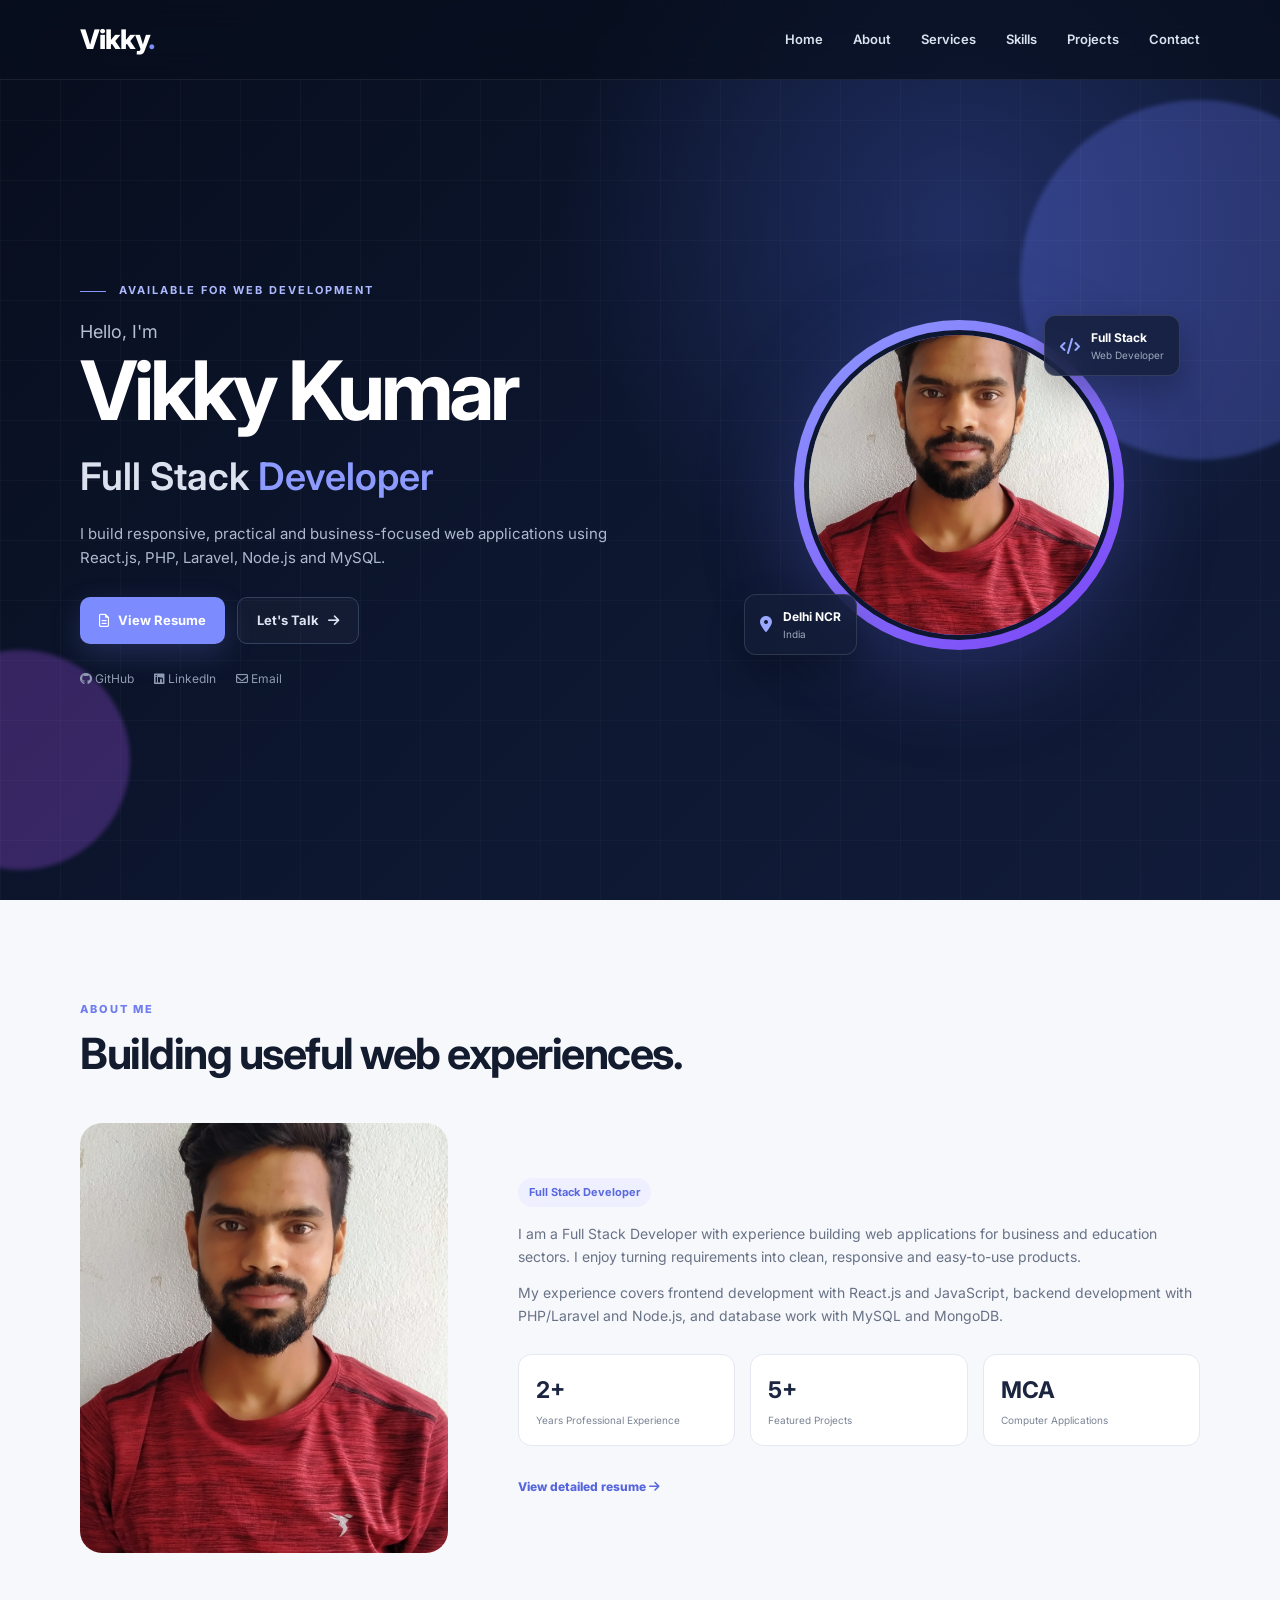
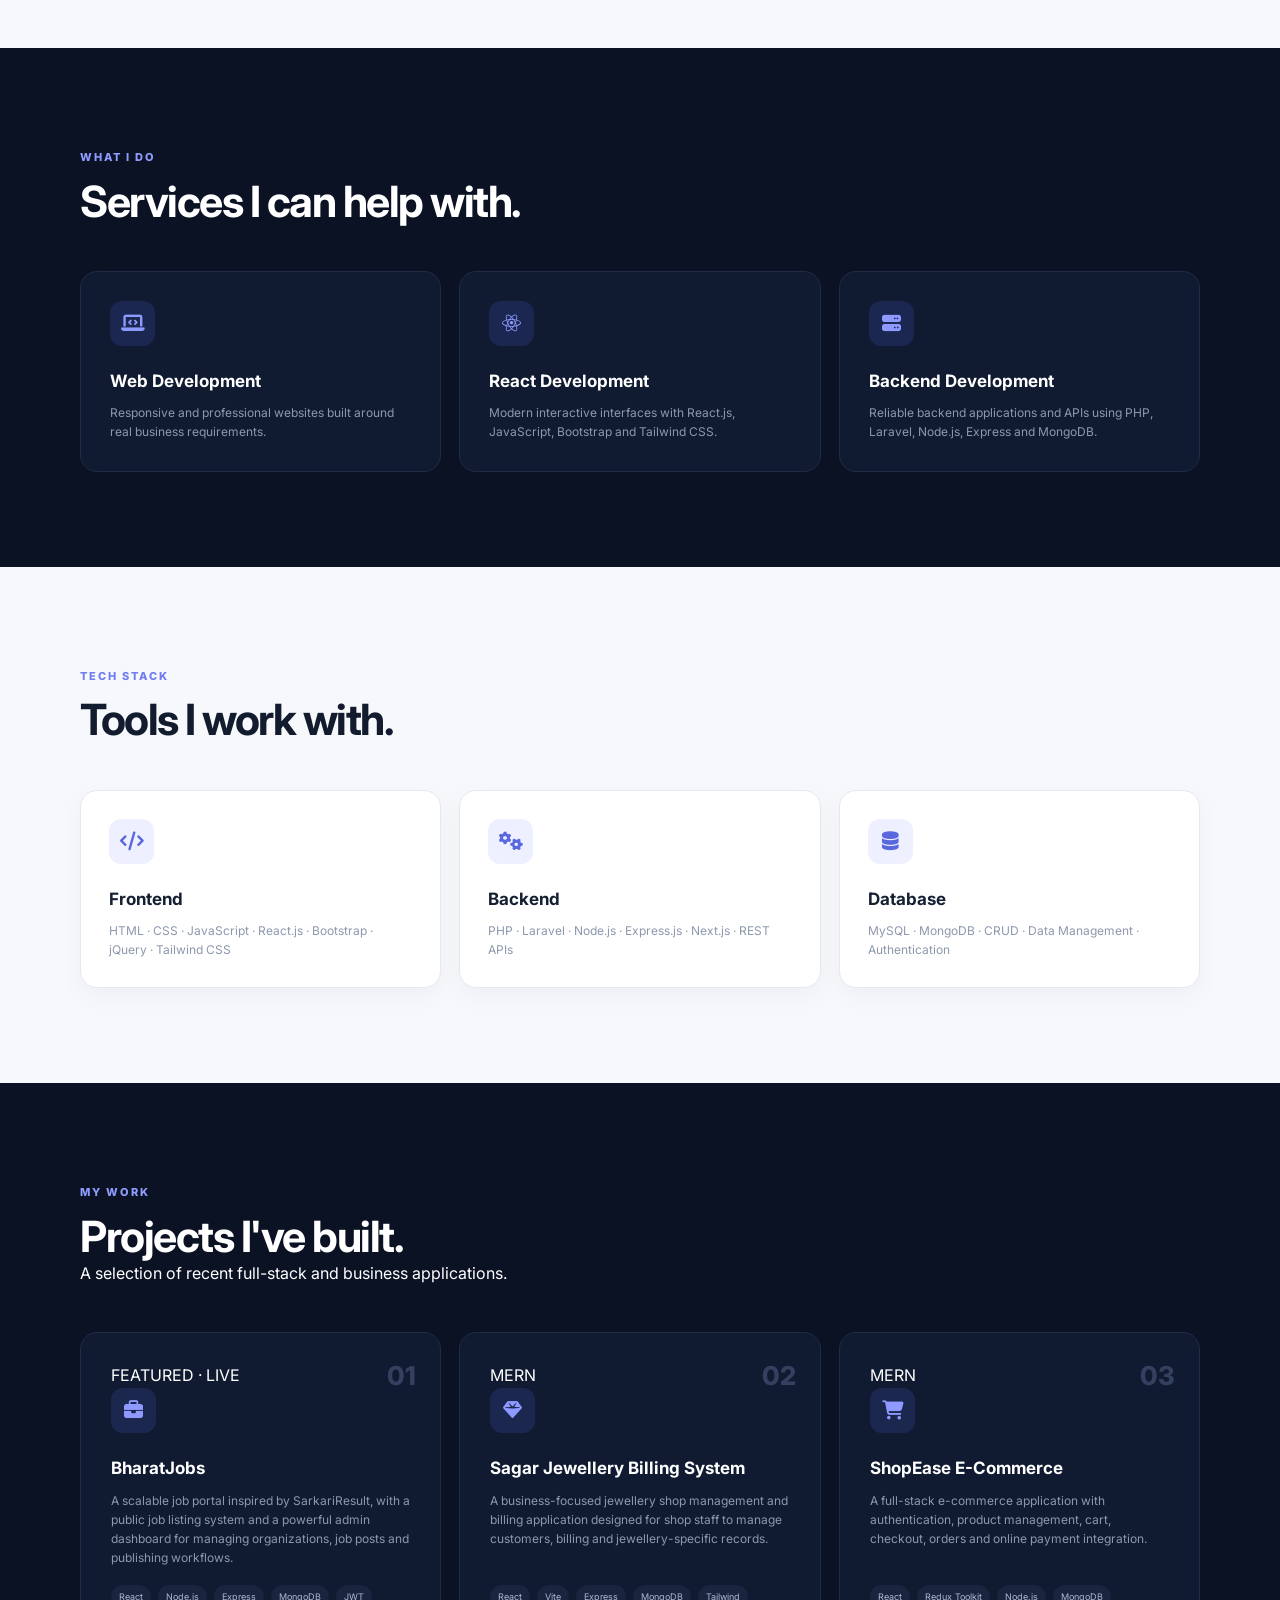
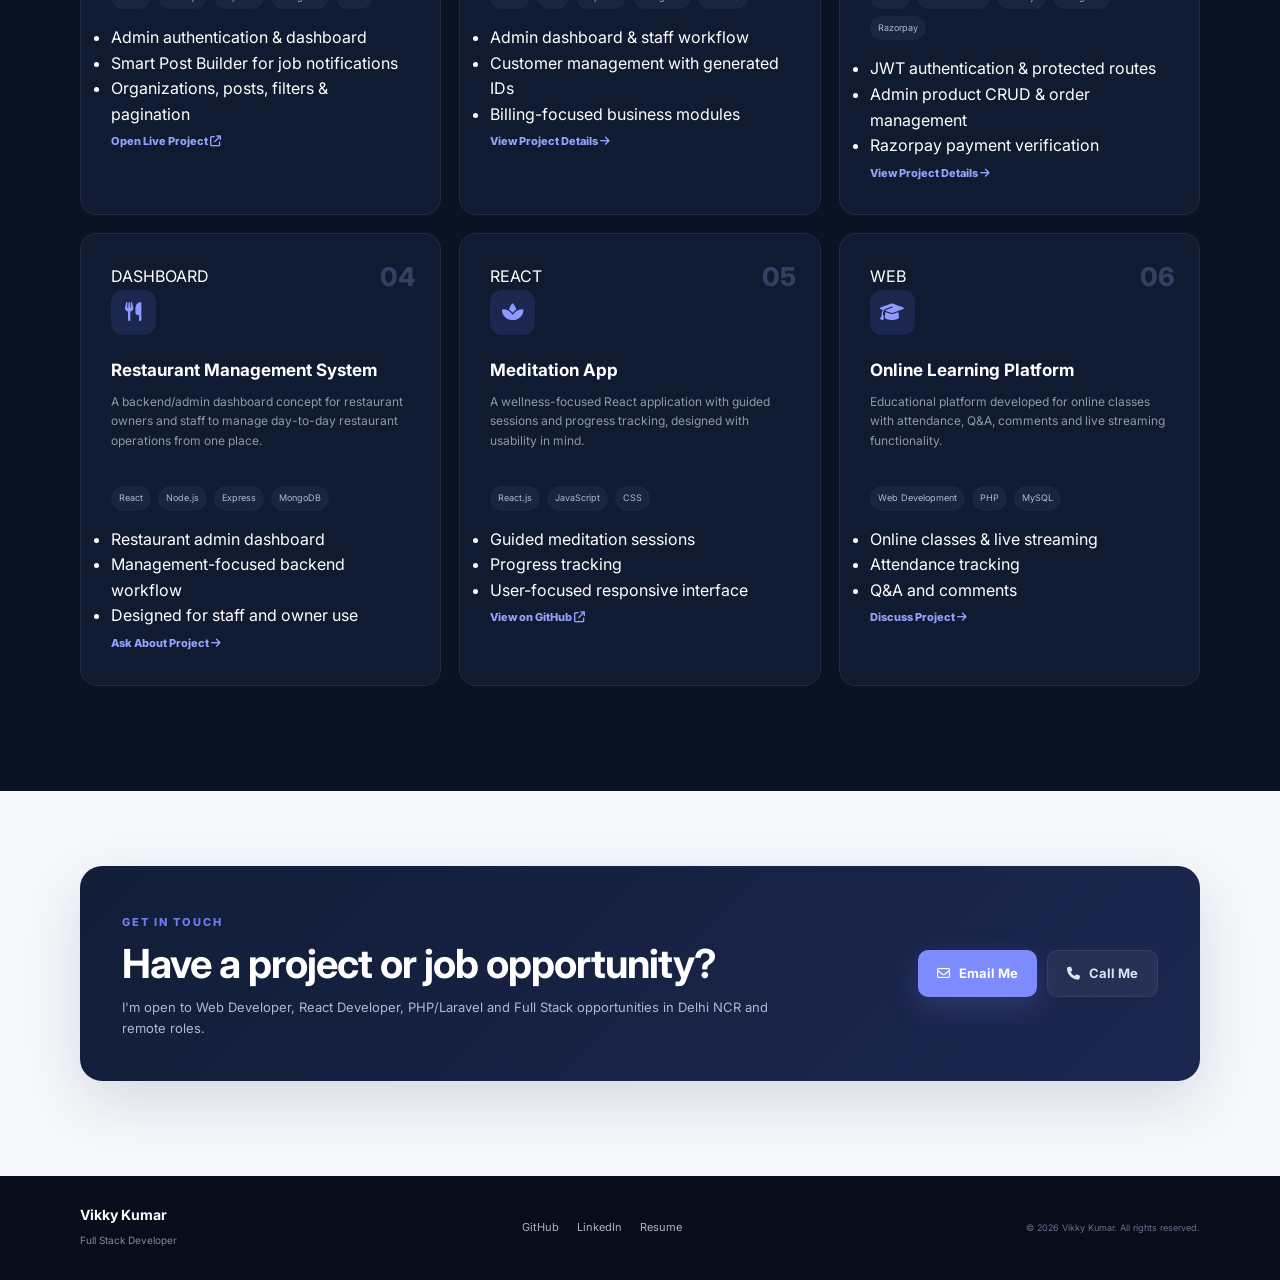
==== index.html @ c7fbf8d7 "Use BharatJobs public live URL only" ====
<!DOCTYPE html>
<html lang="en">
<head>
<meta charset="UTF-8">
<meta name="viewport" content="width=device-width, initial-scale=1.0">
<meta name="description" content="Vikky Kumar - Full Stack Developer specializing in React.js, PHP, Laravel, Node.js and MySQL.">
<title>Vikky Kumar | Full Stack Developer</title>
<link rel="preconnect" href="https://fonts.googleapis.com"><link rel="preconnect" href="https://fonts.gstatic.com" crossorigin><link href="https://fonts.googleapis.com/css2?family=Inter:wght@400;500;600;700;800&display=swap" rel="stylesheet"><link rel="stylesheet" href="https://cdnjs.cloudflare.com/ajax/libs/font-awesome/6.5.2/css/all.min.css"><link rel="stylesheet" href="style.css?v=7">
</head><body>
<header class="navbar" id="navbar"><div class="nav-inner"><a class="logo" href="#home">Vikky<span>.</span></a><button class="menu-toggle" aria-label="Open menu"><i class="fa-solid fa-bars"></i></button><nav class="menu"><a href="#home">Home</a><a href="#about">About</a><a href="#services">Services</a><a href="#skills">Skills</a><a href="#projects">Projects</a><a href="#contact">Contact</a></nav></div></header>
<main>
<section class="hero" id="home"><div class="hero-glow glow-one"></div><div class="hero-glow glow-two"></div><div class="container hero-grid"><div class="hero-copy"><div class="eyebrow"><span></span> AVAILABLE FOR WEB DEVELOPMENT</div><p class="hello">Hello, I'm</p><h1>Vikky Kumar</h1><h2>Full Stack <span class="typing">Developer</span></h2><p class="hero-text">I build responsive, practical and business-focused web applications using React.js, PHP, Laravel, Node.js and MySQL.</p><div class="hero-actions"><a class="btn primary" href="resume.html?v=7" target="_blank"><i class="fa-regular fa-file-lines"></i> View Resume</a><a class="btn secondary" href="#contact">Let's Talk <i class="fa-solid fa-arrow-right"></i></a></div><div class="quick-links"><a href="https://github.com/vickypatel88048" target="_blank"><i class="fa-brands fa-github"></i> GitHub</a><a href="https://www.linkedin.com/in/vikky-kumar-9b2692193/" target="_blank"><i class="fa-brands fa-linkedin"></i> LinkedIn</a><a href="mailto:vicky.patel88048@gmail.com"><i class="fa-regular fa-envelope"></i> Email</a></div></div><div class="hero-card"><div class="profile-ring"><img src="images/profile-1.jpg" alt="Vikky Kumar"></div><div class="floating-card card-top"><i class="fa-solid fa-code"></i><div><strong>Full Stack</strong><small>Web Developer</small></div></div><div class="floating-card card-bottom"><i class="fa-solid fa-location-dot"></i><div><strong>Delhi NCR</strong><small>India</small></div></div></div></div></section>
<section class="section about" id="about"><div class="container"><div class="section-head"><span>ABOUT ME</span><h2>Building useful web experiences.</h2></div><div class="about-grid"><div class="about-image"><img src="images/profile-1.jpg" alt="Vikky Kumar profile"></div><div class="about-copy"><div class="role">Full Stack Developer</div><p>I am a Full Stack Developer with experience building web applications for business and education sectors. I enjoy turning requirements into clean, responsive and easy-to-use products.</p><p>My experience covers frontend development with React.js and JavaScript, backend development with PHP/Laravel and Node.js, and database work with MySQL and MongoDB.</p><div class="stats"><div><strong>2+</strong><span>Years Professional Experience</span></div><div><strong>5+</strong><span>Featured Projects</span></div><div><strong>MCA</strong><span>Computer Applications</span></div></div><a class="text-link" href="resume.html?v=7" target="_blank">View detailed resume <i class="fa-solid fa-arrow-right"></i></a></div></div></div></section>
<section class="section dark-section" id="services"><div class="container"><div class="section-head light"><span>WHAT I DO</span><h2>Services I can help with.</h2></div><div class="service-grid"><article class="service-card"><div class="icon"><i class="fa-solid fa-laptop-code"></i></div><h3>Web Development</h3><p>Responsive and professional websites built around real business requirements.</p></article><article class="service-card"><div class="icon"><i class="fa-brands fa-react"></i></div><h3>React Development</h3><p>Modern interactive interfaces with React.js, JavaScript, Bootstrap and Tailwind CSS.</p></article><article class="service-card"><div class="icon"><i class="fa-solid fa-server"></i></div><h3>Backend Development</h3><p>Reliable backend applications and APIs using PHP, Laravel, Node.js, Express and MongoDB.</p></article></div></div></section>
<section class="section" id="skills"><div class="container"><div class="section-head"><span>TECH STACK</span><h2>Tools I work with.</h2></div><div class="skills-grid"><div class="skill-box"><div class="skill-icon"><i class="fa-solid fa-code"></i></div><h3>Frontend</h3><p>HTML · CSS · JavaScript · React.js · Bootstrap · jQuery · Tailwind CSS</p></div><div class="skill-box"><div class="skill-icon"><i class="fa-solid fa-gears"></i></div><h3>Backend</h3><p>PHP · Laravel · Node.js · Express.js · Next.js · REST APIs</p></div><div class="skill-box"><div class="skill-icon"><i class="fa-solid fa-database"></i></div><h3>Database</h3><p>MySQL · MongoDB · CRUD · Data Management · Authentication</p></div></div></div></section>
<section class="section projects dark-section" id="projects"><div class="container"><div class="section-head light"><span>MY WORK</span><h2>Projects I've built.</h2><p class="section-subtitle">A selection of recent full-stack and business applications.</p></div><div class="project-grid">
<article class="project-card featured"><div class="project-top"><span class="project-badge">FEATURED · LIVE</span><span class="project-number">01</span></div><div class="project-icon"><i class="fa-solid fa-briefcase"></i></div><h3>BharatJobs</h3><p>A scalable job portal inspired by SarkariResult, with a public job listing system and a powerful admin dashboard for managing organizations, job posts and publishing workflows.</p><div class="tags"><span>React</span><span>Node.js</span><span>Express</span><span>MongoDB</span><span>JWT</span></div><ul class="project-features"><li>Admin authentication &amp; dashboard</li><li>Smart Post Builder for job notifications</li><li>Organizations, posts, filters &amp; pagination</li></ul><a href="https://bharatjob.vercel.app/" target="_blank">Open Live Project <i class="fa-solid fa-arrow-up-right-from-square"></i></a></article>
<article class="project-card"><div class="project-top"><span class="project-badge">MERN</span><span class="project-number">02</span></div><div class="project-icon"><i class="fa-solid fa-gem"></i></div><h3>Sagar Jewellery Billing System</h3><p>A business-focused jewellery shop management and billing application designed for shop staff to manage customers, billing and jewellery-specific records.</p><div class="tags"><span>React</span><span>Vite</span><span>Express</span><span>MongoDB</span><span>Tailwind</span></div><ul class="project-features"><li>Admin dashboard &amp; staff workflow</li><li>Customer management with generated IDs</li><li>Billing-focused business modules</li></ul><a href="resume.html?v=7" target="_blank">View Project Details <i class="fa-solid fa-arrow-right"></i></a></article>
<article class="project-card"><div class="project-top"><span class="project-badge">MERN</span><span class="project-number">03</span></div><div class="project-icon"><i class="fa-solid fa-cart-shopping"></i></div><h3>ShopEase E-Commerce</h3><p>A full-stack e-commerce application with authentication, product management, cart, checkout, orders and online payment integration.</p><div class="tags"><span>React</span><span>Redux Toolkit</span><span>Node.js</span><span>MongoDB</span><span>Razorpay</span></div><ul class="project-features"><li>JWT authentication &amp; protected routes</li><li>Admin product CRUD &amp; order management</li><li>Razorpay payment verification</li></ul><a href="resume.html?v=7" target="_blank">View Project Details <i class="fa-solid fa-arrow-right"></i></a></article>
<article class="project-card"><div class="project-top"><span class="project-badge">DASHBOARD</span><span class="project-number">04</span></div><div class="project-icon"><i class="fa-solid fa-utensils"></i></div><h3>Restaurant Management System</h3><p>A backend/admin dashboard concept for restaurant owners and staff to manage day-to-day restaurant operations from one place.</p><div class="tags"><span>React</span><span>Node.js</span><span>Express</span><span>MongoDB</span></div><ul class="project-features"><li>Restaurant admin dashboard</li><li>Management-focused backend workflow</li><li>Designed for staff and owner use</li></ul><a href="mailto:vicky.patel88048@gmail.com?subject=Restaurant%20Management%20System">Ask About Project <i class="fa-solid fa-arrow-right"></i></a></article>
<article class="project-card"><div class="project-top"><span class="project-badge">REACT</span><span class="project-number">05</span></div><div class="project-icon"><i class="fa-solid fa-spa"></i></div><h3>Meditation App</h3><p>A wellness-focused React application with guided sessions and progress tracking, designed with usability in mind.</p><div class="tags"><span>React.js</span><span>JavaScript</span><span>CSS</span></div><ul class="project-features"><li>Guided meditation sessions</li><li>Progress tracking</li><li>User-focused responsive interface</li></ul><a href="https://github.com/vickypatel88048/Meditation-App" target="_blank">View on GitHub <i class="fa-solid fa-arrow-up-right-from-square"></i></a></article>
<article class="project-card"><div class="project-top"><span class="project-badge">WEB</span><span class="project-number">06</span></div><div class="project-icon"><i class="fa-solid fa-graduation-cap"></i></div><h3>Online Learning Platform</h3><p>Educational platform developed for online classes with attendance, Q&amp;A, comments and live streaming functionality.</p><div class="tags"><span>Web Development</span><span>PHP</span><span>MySQL</span></div><ul class="project-features"><li>Online classes &amp; live streaming</li><li>Attendance tracking</li><li>Q&amp;A and comments</li></ul><a href="#contact">Discuss Project <i class="fa-solid fa-arrow-right"></i></a></article>
</div></div></section>
<section class="section contact" id="contact"><div class="container contact-card"><div><span class="contact-label">GET IN TOUCH</span><h2>Have a project or job opportunity?</h2><p>I'm open to Web Developer, React Developer, PHP/Laravel and Full Stack opportunities in Delhi NCR and remote roles.</p></div><div class="contact-actions"><a class="btn primary" href="mailto:vicky.patel88048@gmail.com"><i class="fa-regular fa-envelope"></i> Email Me</a><a class="btn secondary" href="tel:8804820605"><i class="fa-solid fa-phone"></i> Call Me</a></div></div></section>
</main><footer><div class="container footer-inner"><div><strong>Vikky Kumar</strong><span>Full Stack Developer</span></div><div class="footer-links"><a href="https://github.com/vickypatel88048" target="_blank">GitHub</a><a href="https://www.linkedin.com/in/vikky-kumar-9b2692193/" target="_blank">LinkedIn</a><a href="resume.html?v=7" target="_blank">Resume</a></div><small>© 2026 Vikky Kumar. All rights reserved.</small></div></footer><script src="script.js"></script></body></html>
---- style.css ----
*{margin:0;padding:0;box-sizing:border-box}html{scroll-behavior:smooth}body{font-family:'Inter',sans-serif;color:#172033;background:#f7f8fc;line-height:1.6}a{text-decoration:none;color:inherit}button{font:inherit}.container{width:min(1120px,92%);margin:auto}.navbar{position:fixed;top:0;left:0;width:100%;z-index:1000;padding:18px 0;background:rgba(8,15,30,.72);backdrop-filter:blur(16px);border-bottom:1px solid rgba(255,255,255,.08);transition:.3s}.nav-inner{width:min(1120px,92%);margin:auto;display:flex;align-items:center;justify-content:space-between}.logo{font-size:27px;font-weight:800;color:#fff;letter-spacing:-1px}.logo span{color:#7c8cff}.menu{display:flex;gap:30px}.menu a{font-size:13px;font-weight:600;color:#dbe2f0;transition:.2s}.menu a:hover{color:#8d9bff}.menu-toggle{display:none;background:none;border:0;color:#fff;font-size:21px}.hero{min-height:100vh;display:flex;align-items:center;position:relative;overflow:hidden;background:radial-gradient(circle at 75% 25%,#202e63 0,transparent 34%),linear-gradient(135deg,#070d1c,#0d1730 55%,#111c3a);color:#fff}.hero:after{content:'';position:absolute;inset:0;background-image:linear-gradient(rgba(255,255,255,.025) 1px,transparent 1px),linear-gradient(90deg,rgba(255,255,255,.025) 1px,transparent 1px);background-size:60px 60px;pointer-events:none}.hero-glow{position:absolute;border-radius:50%;filter:blur(2px);opacity:.28}.glow-one{width:360px;height:360px;background:#6c7cff;right:-100px;top:100px}.glow-two{width:220px;height:220px;background:#a855f7;left:-90px;bottom:30px}.hero-grid{display:grid;grid-template-columns:1.1fr .9fr;align-items:center;gap:50px;position:relative;z-index:2;padding-top:70px}.eyebrow{font-size:11px;letter-spacing:2px;color:#aebaff;font-weight:700;margin-bottom:18px}.eyebrow span{display:inline-block;width:26px;height:1px;background:#8996ff;vertical-align:middle;margin-right:8px}.hello{font-size:18px;color:#b6c0d4;margin-bottom:3px}.hero h1{font-size:clamp(48px,7vw,82px);line-height:1.02;letter-spacing:-4px}.hero h2{font-size:clamp(24px,3vw,38px);margin:13px 0;font-weight:600;color:#dbe1ef}.hero h2 span{color:#8d9bff}.hero-text{max-width:590px;color:#aeb9ce;font-size:15px;margin:15px 0 27px}.hero-actions{display:flex;gap:12px;flex-wrap:wrap}.btn{display:inline-flex;align-items:center;gap:9px;padding:12px 19px;border-radius:10px;font-size:13px;font-weight:700;transition:.25s}.btn.primary{background:#7c8cff;color:#fff;box-shadow:0 10px 30px rgba(124,140,255,.2)}.btn.primary:hover{transform:translateY(-2px);background:#91a0ff}.btn.secondary{border:1px solid #34415d;color:#dce3f2;background:rgba(255,255,255,.03)}.btn.secondary:hover{border-color:#7c8cff;color:#fff}.quick-links{display:flex;gap:20px;margin-top:25px;color:#8f9bb1;font-size:12px}.quick-links a:hover{color:#fff}.hero-card{height:430px;display:flex;align-items:center;justify-content:center;position:relative}.profile-ring{width:330px;height:330px;padding:10px;border-radius:50%;background:linear-gradient(145deg,#8d9bff,#7b42f6);box-shadow:0 25px 90px rgba(76,82,180,.35)}.profile-ring img{width:100%;height:100%;object-fit:cover;border-radius:50%;border:5px solid #0d1730}.floating-card{position:absolute;display:flex;align-items:center;gap:11px;padding:12px 15px;border:1px solid rgba(255,255,255,.12);background:rgba(19,29,55,.8);backdrop-filter:blur(14px);border-radius:12px;box-shadow:0 15px 35px rgba(0,0,0,.25)}.floating-card i{color:#9aa7ff}.floating-card strong{display:block;font-size:12px}.floating-card small{display:block;color:#9da9bd;font-size:10px}.card-top{top:45px;right:20px}.card-bottom{bottom:45px;left:25px}.section{padding:95px 0}.section-head{margin-bottom:45px}.section-head>span,.contact-label{font-size:11px;font-weight:800;letter-spacing:2px;color:#707df0}.section-head h2{font-size:clamp(29px,4vw,43px);line-height:1.15;letter-spacing:-1.5px;margin-top:8px;color:#131c2e}.about-grid{display:grid;grid-template-columns:.7fr 1.3fr;gap:70px;align-items:center}.about-image{height:430px;border-radius:22px;overflow:hidden;background:#e9ebf5}.about-image img{width:100%;height:100%;object-fit:cover}.about-copy .role{display:inline-block;padding:6px 11px;background:#eef0ff;color:#5968df;border-radius:30px;font-size:11px;font-weight:700;margin-bottom:16px}.about-copy p{font-size:14px;color:#687286;margin-bottom:14px}.stats{display:grid;grid-template-columns:repeat(3,1fr);gap:15px;margin:27px 0}.stats div{padding:17px;border:1px solid #e5e8f1;background:#fff;border-radius:13px}.stats strong{display:block;font-size:23px;color:#1b2540}.stats span{display:block;font-size:10px;color:#7b8495;margin-top:3px}.text-link{font-size:12px;font-weight:800;color:#5666dc}.dark-section{background:#0b1224;color:#fff}.section-head.light h2{color:#fff}.section-head.light>span{color:#8f9cff}.service-grid,.skills-grid,.project-grid{display:grid;grid-template-columns:repeat(3,1fr);gap:18px}.service-card{padding:29px;border:1px solid #202b45;background:#101a30;border-radius:17px;transition:.25s}.service-card:hover{transform:translateY(-5px);border-color:#6777ed}.icon,.skill-icon,.project-icon{width:45px;height:45px;border-radius:12px;display:grid;place-items:center;background:#1b2750;color:#8e9aff;font-size:19px;margin-bottom:22px}.service-card h3,.skill-box h3,.project-card h3{font-size:17px;margin-bottom:8px}.service-card p,.skill-box p,.project-card p{font-size:12px;color:#8d98ad}.skills-grid{grid-template-columns:repeat(3,1fr)}.skill-box{padding:28px;background:#fff;border:1px solid #e6e8f0;border-radius:17px;box-shadow:0 8px 25px rgba(28,36,62,.04)}.skill-box .skill-icon{background:#eef0ff;color:#5968df}.projects{padding-bottom:105px}.project-card{position:relative;padding:30px;border:1px solid #202b45;background:#101a30;border-radius:17px;transition:.25s}.project-card:hover{transform:translateY(-5px);border-color:#6878ee}.project-number{position:absolute;right:24px;top:22px;color:#33405f;font-size:26px;font-weight:800}.project-icon{background:#1c2750}.project-card p{min-height:78px}.tags{display:flex;gap:7px;flex-wrap:wrap;margin:16px 0}.tags span{font-size:9px;padding:5px 8px;border-radius:20px;background:#19243e;color:#aeb9d0}.project-card>a{font-size:11px;color:#94a1ff;font-weight:800}.contact{padding-top:75px}.contact-card{display:flex;justify-content:space-between;align-items:center;gap:35px;padding:42px;border-radius:22px;background:linear-gradient(135deg,#121d38,#1c2750);color:#fff;box-shadow:0 20px 60px rgba(35,45,90,.15)}.contact-card h2{font-size:clamp(27px,4vw,40px);line-height:1.15;margin:8px 0 10px;letter-spacing:-1px}.contact-card p{max-width:650px;color:#aeb9ce;font-size:13px}.contact-actions{display:flex;gap:10px;flex-shrink:0}.contact-actions .secondary{background:rgba(255,255,255,.05)}footer{background:#070d1b;color:#fff;padding:28px 0}.footer-inner{display:flex;align-items:center;justify-content:space-between;gap:20px}.footer-inner strong{display:block;font-size:14px}.footer-inner span{font-size:10px;color:#7e8ba2}.footer-links{display:flex;gap:18px;font-size:11px;color:#aab4c7}.footer-links a:hover{color:#fff}.footer-inner small{font-size:9px;color:#66738b}@media(max-width:850px){.menu{display:none}.menu.open{display:flex;position:absolute;top:66px;left:4%;width:92%;padding:18px;flex-direction:column;gap:16px;background:#0d1730;border:1px solid #26324e;border-radius:13px}.menu-toggle{display:block}.hero-grid{grid-template-columns:1fr;padding-top:100px}.hero-card{height:350px;order:-1}.profile-ring{width:230px;height:230px}.card-top{top:15px;right:10px}.card-bottom{bottom:10px;left:10px}.about-grid{grid-template-columns:1fr;gap:35px}.about-image{height:360px;max-width:420px}.service-grid,.skills-grid,.project-grid{grid-template-columns:1fr}.contact-card{flex-direction:column;align-items:flex-start}.footer-inner{flex-direction:column;align-items:flex-start}}@media(max-width:520px){.section{padding:70px 0}.hero h1{letter-spacing:-2px}.hero-text{font-size:13px}.stats{grid-template-columns:1fr}.about-image{height:300px}.contact-card{padding:28px}.contact-actions{width:100%;flex-wrap:wrap}.footer-links{flex-wrap:wrap}}
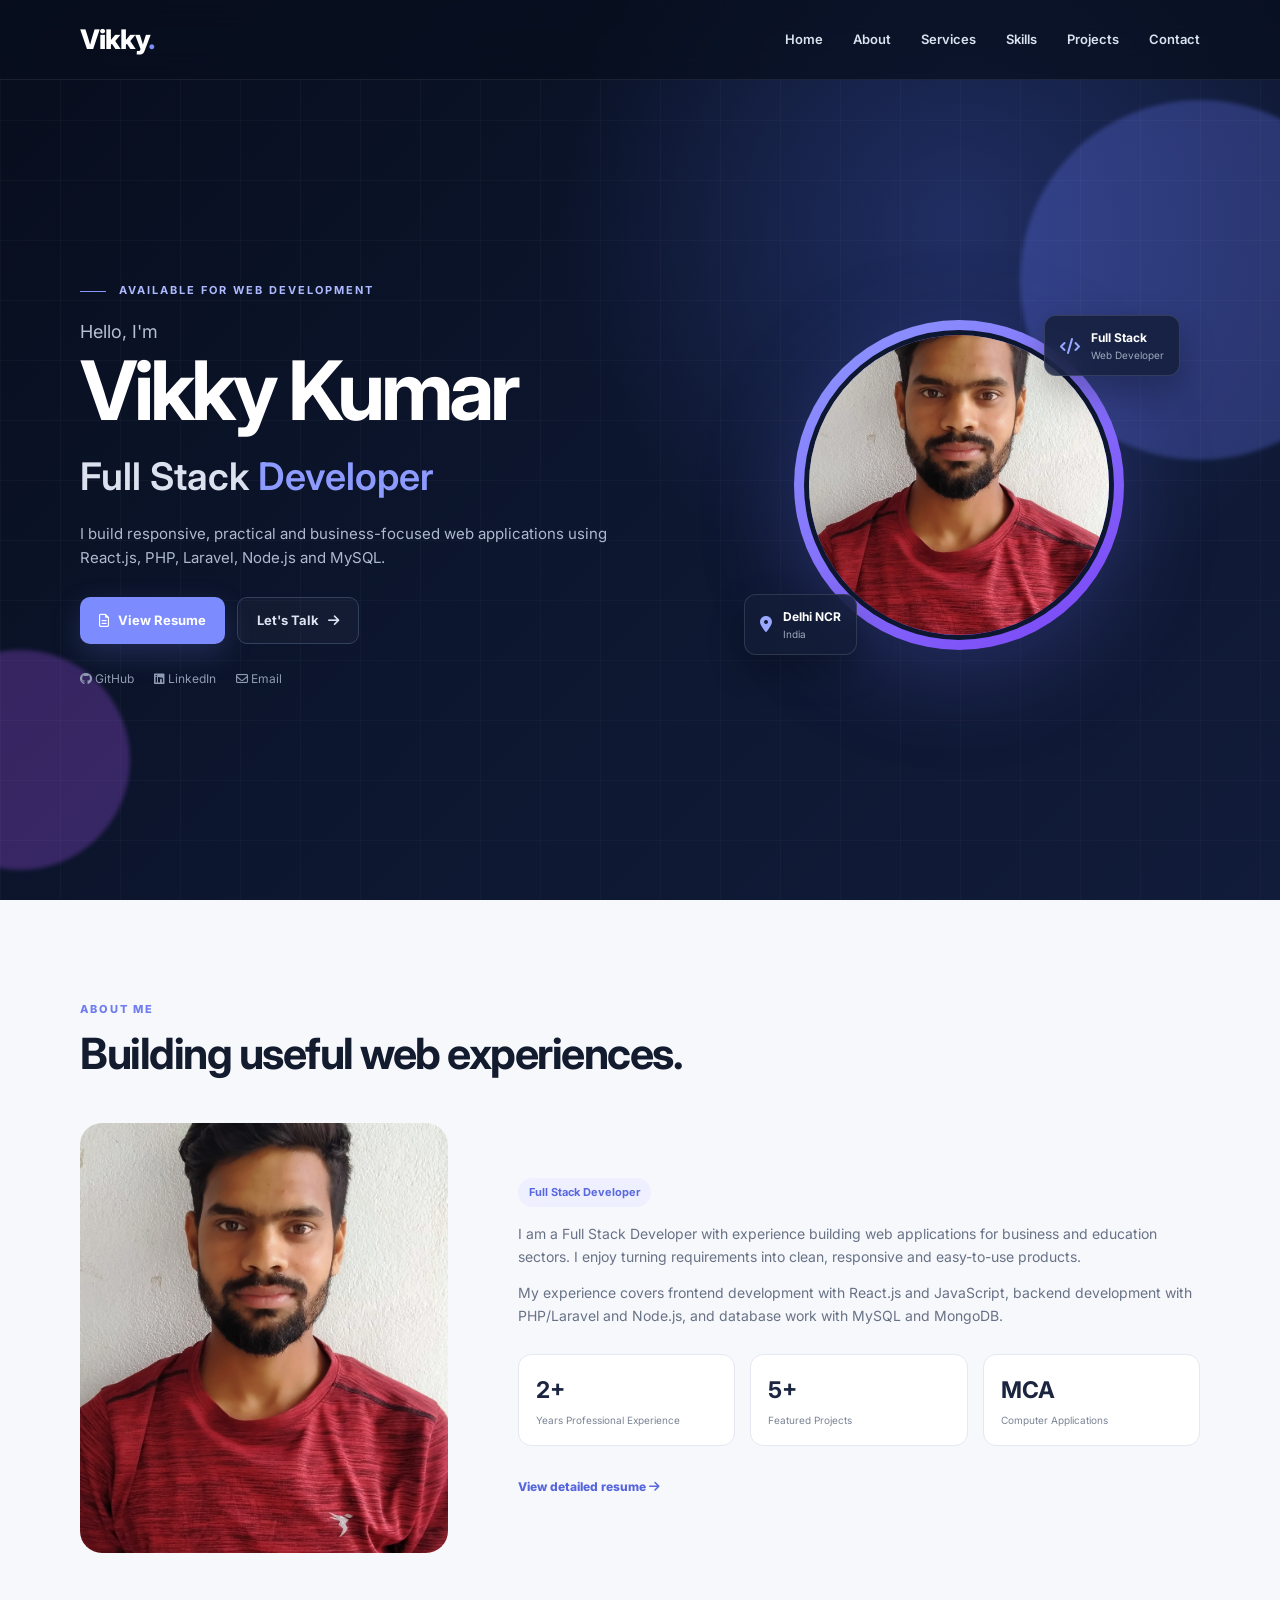
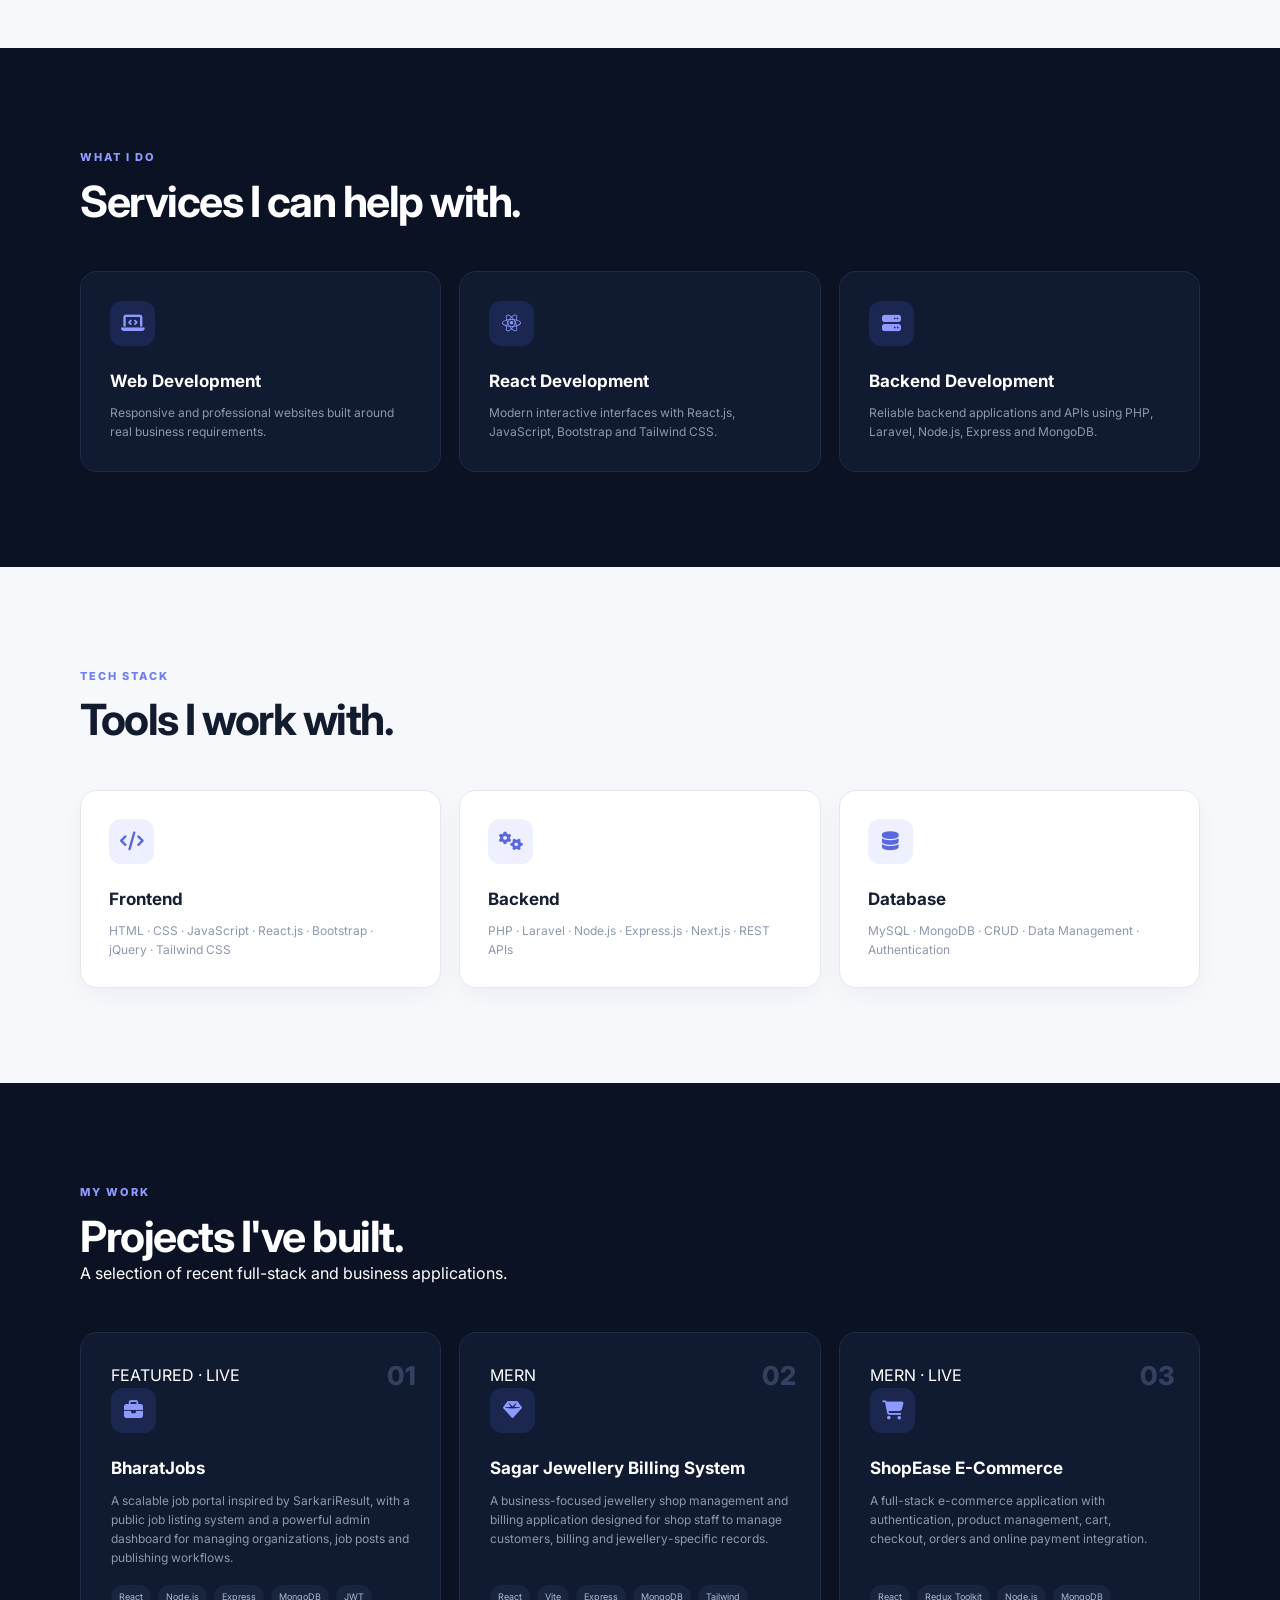
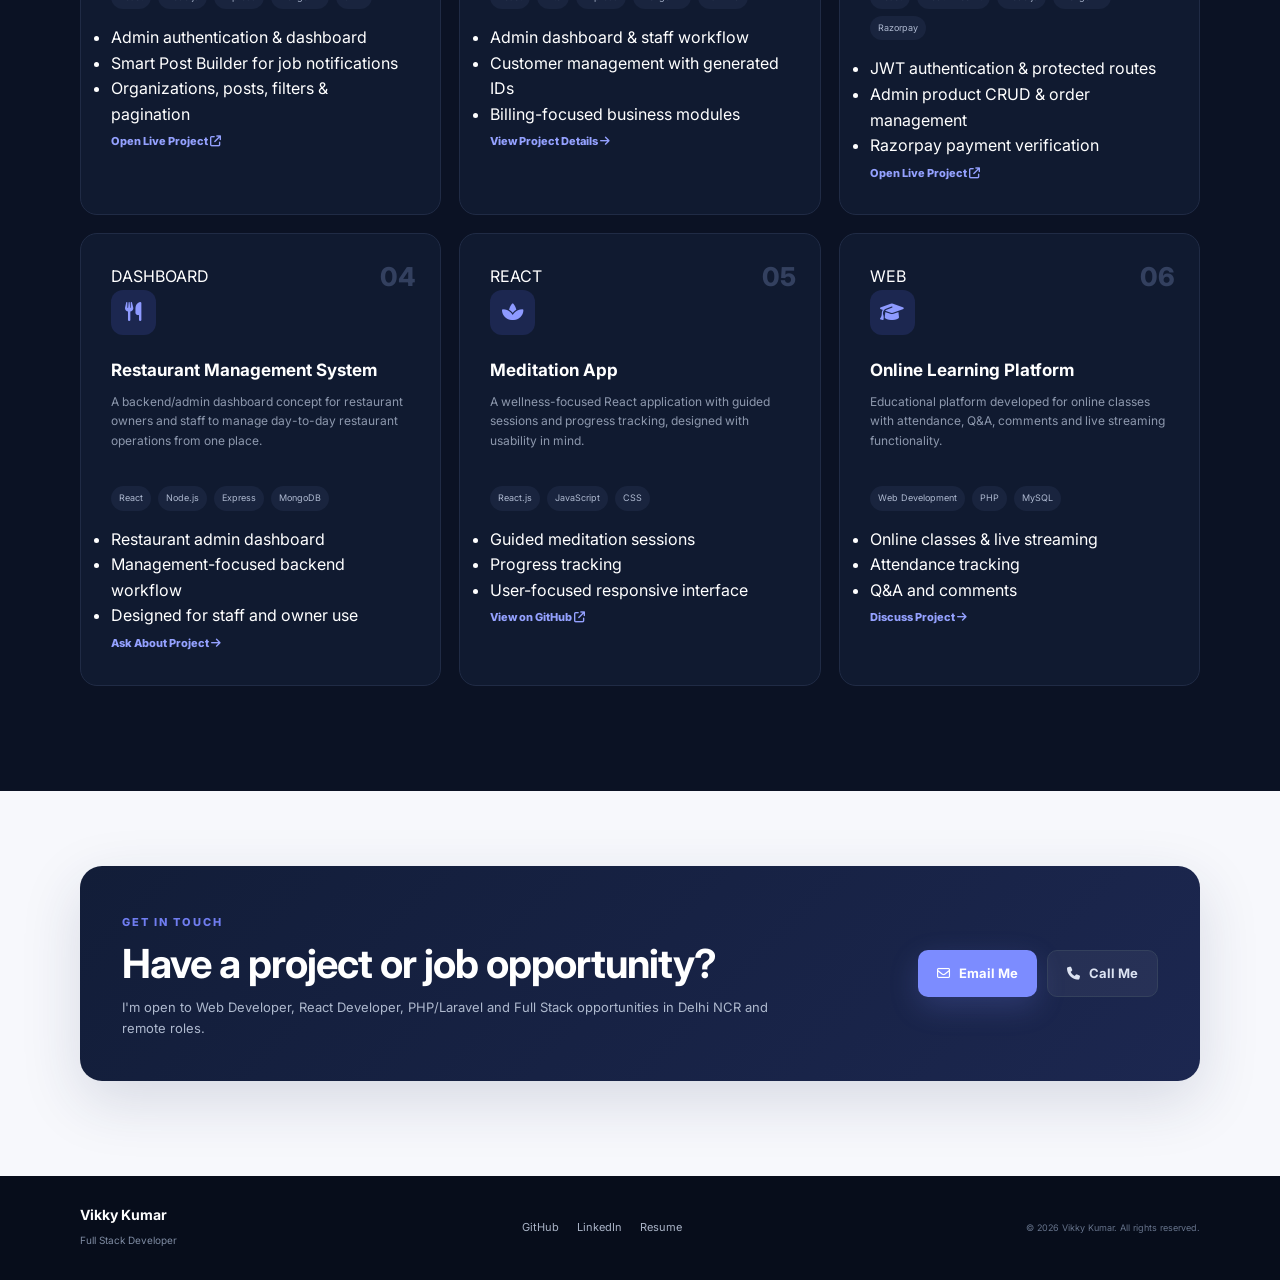
==== commit b446bd94: "Add ShopEase live project link" ====
--- a/index.html
+++ b/index.html
@@ -3,23 +3,22 @@
 <head>
 <meta charset="UTF-8">
 <meta name="viewport" content="width=device-width, initial-scale=1.0">
-<meta name="description" content="Vikky Kumar - Full Stack Developer specializing in React.js, PHP, Laravel, Node.js and MySQL.">
-<title>Vikky Kumar | Full Stack Developer</title>
-<link rel="preconnect" href="https://fonts.googleapis.com"><link rel="preconnect" href="https://fonts.gstatic.com" crossorigin><link href="https://fonts.googleapis.com/css2?family=Inter:wght@400;500;600;700;800&display=swap" rel="stylesheet"><link rel="stylesheet" href="https://cdnjs.cloudflare.com/ajax/libs/font-awesome/6.5.2/css/all.min.css"><link rel="stylesheet" href="style.css?v=7">
+<meta name="description" content="Vikky Kumar - Full Stack Developer specializing in React.js, PHP, Laravel, Node.js and MySQL."><title>Vikky Kumar | Full Stack Developer</title>
+<link rel="preconnect" href="https://fonts.googleapis.com"><link rel="preconnect" href="https://fonts.gstatic.com" crossorigin><link href="https://fonts.googleapis.com/css2?family=Inter:wght@400;500;600;700;800&display=swap" rel="stylesheet"><link rel="stylesheet" href="https://cdnjs.cloudflare.com/ajax/libs/font-awesome/6.5.2/css/all.min.css"><link rel="stylesheet" href="style.css?v=8">
 </head><body>
 <header class="navbar" id="navbar"><div class="nav-inner"><a class="logo" href="#home">Vikky<span>.</span></a><button class="menu-toggle" aria-label="Open menu"><i class="fa-solid fa-bars"></i></button><nav class="menu"><a href="#home">Home</a><a href="#about">About</a><a href="#services">Services</a><a href="#skills">Skills</a><a href="#projects">Projects</a><a href="#contact">Contact</a></nav></div></header>
 <main>
-<section class="hero" id="home"><div class="hero-glow glow-one"></div><div class="hero-glow glow-two"></div><div class="container hero-grid"><div class="hero-copy"><div class="eyebrow"><span></span> AVAILABLE FOR WEB DEVELOPMENT</div><p class="hello">Hello, I'm</p><h1>Vikky Kumar</h1><h2>Full Stack <span class="typing">Developer</span></h2><p class="hero-text">I build responsive, practical and business-focused web applications using React.js, PHP, Laravel, Node.js and MySQL.</p><div class="hero-actions"><a class="btn primary" href="resume.html?v=7" target="_blank"><i class="fa-regular fa-file-lines"></i> View Resume</a><a class="btn secondary" href="#contact">Let's Talk <i class="fa-solid fa-arrow-right"></i></a></div><div class="quick-links"><a href="https://github.com/vickypatel88048" target="_blank"><i class="fa-brands fa-github"></i> GitHub</a><a href="https://www.linkedin.com/in/vikky-kumar-9b2692193/" target="_blank"><i class="fa-brands fa-linkedin"></i> LinkedIn</a><a href="mailto:vicky.patel88048@gmail.com"><i class="fa-regular fa-envelope"></i> Email</a></div></div><div class="hero-card"><div class="profile-ring"><img src="images/profile-1.jpg" alt="Vikky Kumar"></div><div class="floating-card card-top"><i class="fa-solid fa-code"></i><div><strong>Full Stack</strong><small>Web Developer</small></div></div><div class="floating-card card-bottom"><i class="fa-solid fa-location-dot"></i><div><strong>Delhi NCR</strong><small>India</small></div></div></div></div></section>
-<section class="section about" id="about"><div class="container"><div class="section-head"><span>ABOUT ME</span><h2>Building useful web experiences.</h2></div><div class="about-grid"><div class="about-image"><img src="images/profile-1.jpg" alt="Vikky Kumar profile"></div><div class="about-copy"><div class="role">Full Stack Developer</div><p>I am a Full Stack Developer with experience building web applications for business and education sectors. I enjoy turning requirements into clean, responsive and easy-to-use products.</p><p>My experience covers frontend development with React.js and JavaScript, backend development with PHP/Laravel and Node.js, and database work with MySQL and MongoDB.</p><div class="stats"><div><strong>2+</strong><span>Years Professional Experience</span></div><div><strong>5+</strong><span>Featured Projects</span></div><div><strong>MCA</strong><span>Computer Applications</span></div></div><a class="text-link" href="resume.html?v=7" target="_blank">View detailed resume <i class="fa-solid fa-arrow-right"></i></a></div></div></div></section>
+<section class="hero" id="home"><div class="hero-glow glow-one"></div><div class="hero-glow glow-two"></div><div class="container hero-grid"><div class="hero-copy"><div class="eyebrow"><span></span> AVAILABLE FOR WEB DEVELOPMENT</div><p class="hello">Hello, I'm</p><h1>Vikky Kumar</h1><h2>Full Stack <span class="typing">Developer</span></h2><p class="hero-text">I build responsive, practical and business-focused web applications using React.js, PHP, Laravel, Node.js and MySQL.</p><div class="hero-actions"><a class="btn primary" href="resume.html?v=8" target="_blank"><i class="fa-regular fa-file-lines"></i> View Resume</a><a class="btn secondary" href="#contact">Let's Talk <i class="fa-solid fa-arrow-right"></i></a></div><div class="quick-links"><a href="https://github.com/vickypatel88048" target="_blank"><i class="fa-brands fa-github"></i> GitHub</a><a href="https://www.linkedin.com/in/vikky-kumar-9b2692193/" target="_blank"><i class="fa-brands fa-linkedin"></i> LinkedIn</a><a href="mailto:vicky.patel88048@gmail.com"><i class="fa-regular fa-envelope"></i> Email</a></div></div><div class="hero-card"><div class="profile-ring"><img src="images/profile-1.jpg" alt="Vikky Kumar"></div><div class="floating-card card-top"><i class="fa-solid fa-code"></i><div><strong>Full Stack</strong><small>Web Developer</small></div></div><div class="floating-card card-bottom"><i class="fa-solid fa-location-dot"></i><div><strong>Delhi NCR</strong><small>India</small></div></div></div></div></section>
+<section class="section about" id="about"><div class="container"><div class="section-head"><span>ABOUT ME</span><h2>Building useful web experiences.</h2></div><div class="about-grid"><div class="about-image"><img src="images/profile-1.jpg" alt="Vikky Kumar profile"></div><div class="about-copy"><div class="role">Full Stack Developer</div><p>I am a Full Stack Developer with experience building web applications for business and education sectors. I enjoy turning requirements into clean, responsive and easy-to-use products.</p><p>My experience covers frontend development with React.js and JavaScript, backend development with PHP/Laravel and Node.js, and database work with MySQL and MongoDB.</p><div class="stats"><div><strong>2+</strong><span>Years Professional Experience</span></div><div><strong>5+</strong><span>Featured Projects</span></div><div><strong>MCA</strong><span>Computer Applications</span></div></div><a class="text-link" href="resume.html?v=8" target="_blank">View detailed resume <i class="fa-solid fa-arrow-right"></i></a></div></div></div></section>
 <section class="section dark-section" id="services"><div class="container"><div class="section-head light"><span>WHAT I DO</span><h2>Services I can help with.</h2></div><div class="service-grid"><article class="service-card"><div class="icon"><i class="fa-solid fa-laptop-code"></i></div><h3>Web Development</h3><p>Responsive and professional websites built around real business requirements.</p></article><article class="service-card"><div class="icon"><i class="fa-brands fa-react"></i></div><h3>React Development</h3><p>Modern interactive interfaces with React.js, JavaScript, Bootstrap and Tailwind CSS.</p></article><article class="service-card"><div class="icon"><i class="fa-solid fa-server"></i></div><h3>Backend Development</h3><p>Reliable backend applications and APIs using PHP, Laravel, Node.js, Express and MongoDB.</p></article></div></div></section>
 <section class="section" id="skills"><div class="container"><div class="section-head"><span>TECH STACK</span><h2>Tools I work with.</h2></div><div class="skills-grid"><div class="skill-box"><div class="skill-icon"><i class="fa-solid fa-code"></i></div><h3>Frontend</h3><p>HTML · CSS · JavaScript · React.js · Bootstrap · jQuery · Tailwind CSS</p></div><div class="skill-box"><div class="skill-icon"><i class="fa-solid fa-gears"></i></div><h3>Backend</h3><p>PHP · Laravel · Node.js · Express.js · Next.js · REST APIs</p></div><div class="skill-box"><div class="skill-icon"><i class="fa-solid fa-database"></i></div><h3>Database</h3><p>MySQL · MongoDB · CRUD · Data Management · Authentication</p></div></div></div></section>
 <section class="section projects dark-section" id="projects"><div class="container"><div class="section-head light"><span>MY WORK</span><h2>Projects I've built.</h2><p class="section-subtitle">A selection of recent full-stack and business applications.</p></div><div class="project-grid">
 <article class="project-card featured"><div class="project-top"><span class="project-badge">FEATURED · LIVE</span><span class="project-number">01</span></div><div class="project-icon"><i class="fa-solid fa-briefcase"></i></div><h3>BharatJobs</h3><p>A scalable job portal inspired by SarkariResult, with a public job listing system and a powerful admin dashboard for managing organizations, job posts and publishing workflows.</p><div class="tags"><span>React</span><span>Node.js</span><span>Express</span><span>MongoDB</span><span>JWT</span></div><ul class="project-features"><li>Admin authentication &amp; dashboard</li><li>Smart Post Builder for job notifications</li><li>Organizations, posts, filters &amp; pagination</li></ul><a href="https://bharatjob.vercel.app/" target="_blank">Open Live Project <i class="fa-solid fa-arrow-up-right-from-square"></i></a></article>
-<article class="project-card"><div class="project-top"><span class="project-badge">MERN</span><span class="project-number">02</span></div><div class="project-icon"><i class="fa-solid fa-gem"></i></div><h3>Sagar Jewellery Billing System</h3><p>A business-focused jewellery shop management and billing application designed for shop staff to manage customers, billing and jewellery-specific records.</p><div class="tags"><span>React</span><span>Vite</span><span>Express</span><span>MongoDB</span><span>Tailwind</span></div><ul class="project-features"><li>Admin dashboard &amp; staff workflow</li><li>Customer management with generated IDs</li><li>Billing-focused business modules</li></ul><a href="resume.html?v=7" target="_blank">View Project Details <i class="fa-solid fa-arrow-right"></i></a></article>
-<article class="project-card"><div class="project-top"><span class="project-badge">MERN</span><span class="project-number">03</span></div><div class="project-icon"><i class="fa-solid fa-cart-shopping"></i></div><h3>ShopEase E-Commerce</h3><p>A full-stack e-commerce application with authentication, product management, cart, checkout, orders and online payment integration.</p><div class="tags"><span>React</span><span>Redux Toolkit</span><span>Node.js</span><span>MongoDB</span><span>Razorpay</span></div><ul class="project-features"><li>JWT authentication &amp; protected routes</li><li>Admin product CRUD &amp; order management</li><li>Razorpay payment verification</li></ul><a href="resume.html?v=7" target="_blank">View Project Details <i class="fa-solid fa-arrow-right"></i></a></article>
+<article class="project-card"><div class="project-top"><span class="project-badge">MERN</span><span class="project-number">02</span></div><div class="project-icon"><i class="fa-solid fa-gem"></i></div><h3>Sagar Jewellery Billing System</h3><p>A business-focused jewellery shop management and billing application designed for shop staff to manage customers, billing and jewellery-specific records.</p><div class="tags"><span>React</span><span>Vite</span><span>Express</span><span>MongoDB</span><span>Tailwind</span></div><ul class="project-features"><li>Admin dashboard &amp; staff workflow</li><li>Customer management with generated IDs</li><li>Billing-focused business modules</li></ul><a href="resume.html?v=8" target="_blank">View Project Details <i class="fa-solid fa-arrow-right"></i></a></article>
+<article class="project-card"><div class="project-top"><span class="project-badge">MERN · LIVE</span><span class="project-number">03</span></div><div class="project-icon"><i class="fa-solid fa-cart-shopping"></i></div><h3>ShopEase E-Commerce</h3><p>A full-stack e-commerce application with authentication, product management, cart, checkout, orders and online payment integration.</p><div class="tags"><span>React</span><span>Redux Toolkit</span><span>Node.js</span><span>MongoDB</span><span>Razorpay</span></div><ul class="project-features"><li>JWT authentication &amp; protected routes</li><li>Admin product CRUD &amp; order management</li><li>Razorpay payment verification</li></ul><a href="https://shopease-mern-git-main-vickypatel88048s-projects.vercel.app/" target="_blank">Open Live Project <i class="fa-solid fa-arrow-up-right-from-square"></i></a></article>
 <article class="project-card"><div class="project-top"><span class="project-badge">DASHBOARD</span><span class="project-number">04</span></div><div class="project-icon"><i class="fa-solid fa-utensils"></i></div><h3>Restaurant Management System</h3><p>A backend/admin dashboard concept for restaurant owners and staff to manage day-to-day restaurant operations from one place.</p><div class="tags"><span>React</span><span>Node.js</span><span>Express</span><span>MongoDB</span></div><ul class="project-features"><li>Restaurant admin dashboard</li><li>Management-focused backend workflow</li><li>Designed for staff and owner use</li></ul><a href="mailto:vicky.patel88048@gmail.com?subject=Restaurant%20Management%20System">Ask About Project <i class="fa-solid fa-arrow-right"></i></a></article>
 <article class="project-card"><div class="project-top"><span class="project-badge">REACT</span><span class="project-number">05</span></div><div class="project-icon"><i class="fa-solid fa-spa"></i></div><h3>Meditation App</h3><p>A wellness-focused React application with guided sessions and progress tracking, designed with usability in mind.</p><div class="tags"><span>React.js</span><span>JavaScript</span><span>CSS</span></div><ul class="project-features"><li>Guided meditation sessions</li><li>Progress tracking</li><li>User-focused responsive interface</li></ul><a href="https://github.com/vickypatel88048/Meditation-App" target="_blank">View on GitHub <i class="fa-solid fa-arrow-up-right-from-square"></i></a></article>
 <article class="project-card"><div class="project-top"><span class="project-badge">WEB</span><span class="project-number">06</span></div><div class="project-icon"><i class="fa-solid fa-graduation-cap"></i></div><h3>Online Learning Platform</h3><p>Educational platform developed for online classes with attendance, Q&amp;A, comments and live streaming functionality.</p><div class="tags"><span>Web Development</span><span>PHP</span><span>MySQL</span></div><ul class="project-features"><li>Online classes &amp; live streaming</li><li>Attendance tracking</li><li>Q&amp;A and comments</li></ul><a href="#contact">Discuss Project <i class="fa-solid fa-arrow-right"></i></a></article>
 </div></div></section>
 <section class="section contact" id="contact"><div class="container contact-card"><div><span class="contact-label">GET IN TOUCH</span><h2>Have a project or job opportunity?</h2><p>I'm open to Web Developer, React Developer, PHP/Laravel and Full Stack opportunities in Delhi NCR and remote roles.</p></div><div class="contact-actions"><a class="btn primary" href="mailto:vicky.patel88048@gmail.com"><i class="fa-regular fa-envelope"></i> Email Me</a><a class="btn secondary" href="tel:8804820605"><i class="fa-solid fa-phone"></i> Call Me</a></div></div></section>
-</main><footer><div class="container footer-inner"><div><strong>Vikky Kumar</strong><span>Full Stack Developer</span></div><div class="footer-links"><a href="https://github.com/vickypatel88048" target="_blank">GitHub</a><a href="https://www.linkedin.com/in/vikky-kumar-9b2692193/" target="_blank">LinkedIn</a><a href="resume.html?v=7" target="_blank">Resume</a></div><small>© 2026 Vikky Kumar. All rights reserved.</small></div></footer><script src="script.js"></script></body></html>+</main><footer><div class="container footer-inner"><div><strong>Vikky Kumar</strong><span>Full Stack Developer</span></div><div class="footer-links"><a href="https://github.com/vickypatel88048" target="_blank">GitHub</a><a href="https://www.linkedin.com/in/vikky-kumar-9b2692193/" target="_blank">LinkedIn</a><a href="resume.html?v=8" target="_blank">Resume</a></div><small>© 2026 Vikky Kumar. All rights reserved.</small></div></footer><script src="script.js"></script></body></html>
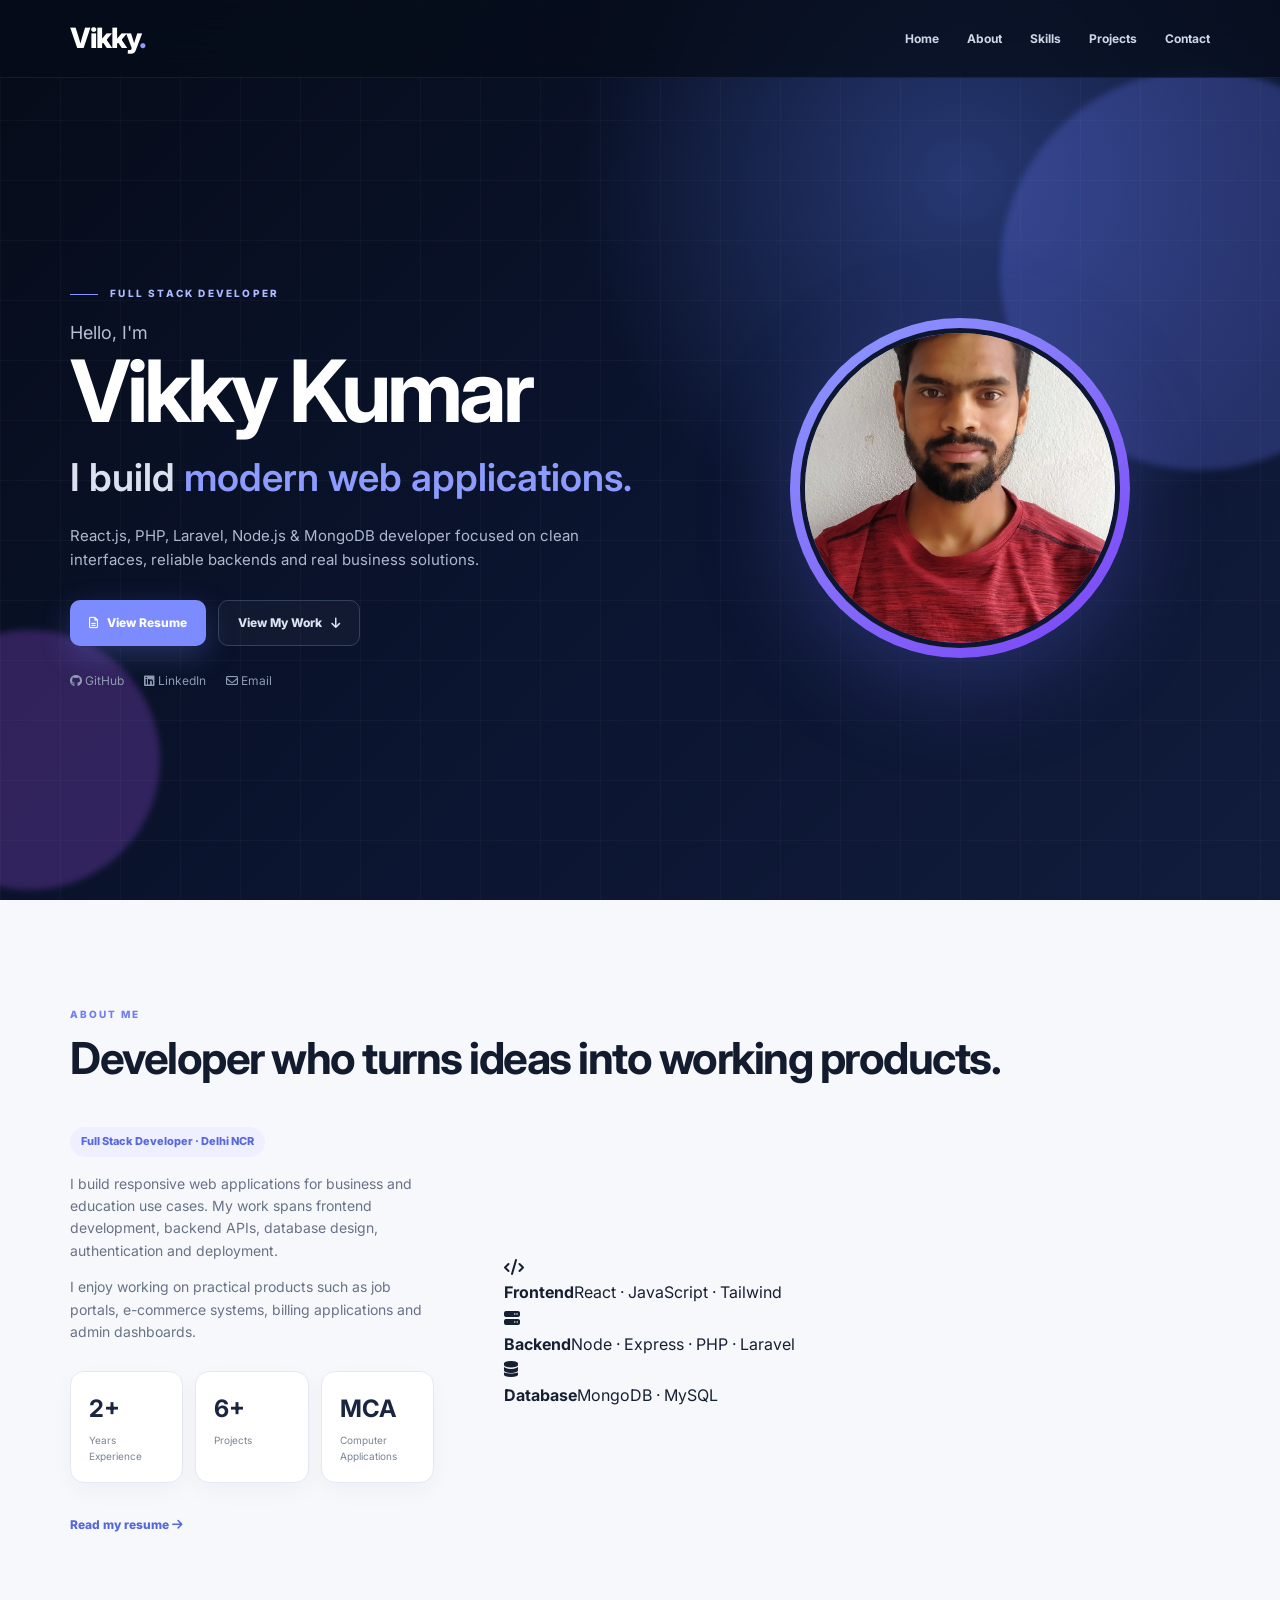
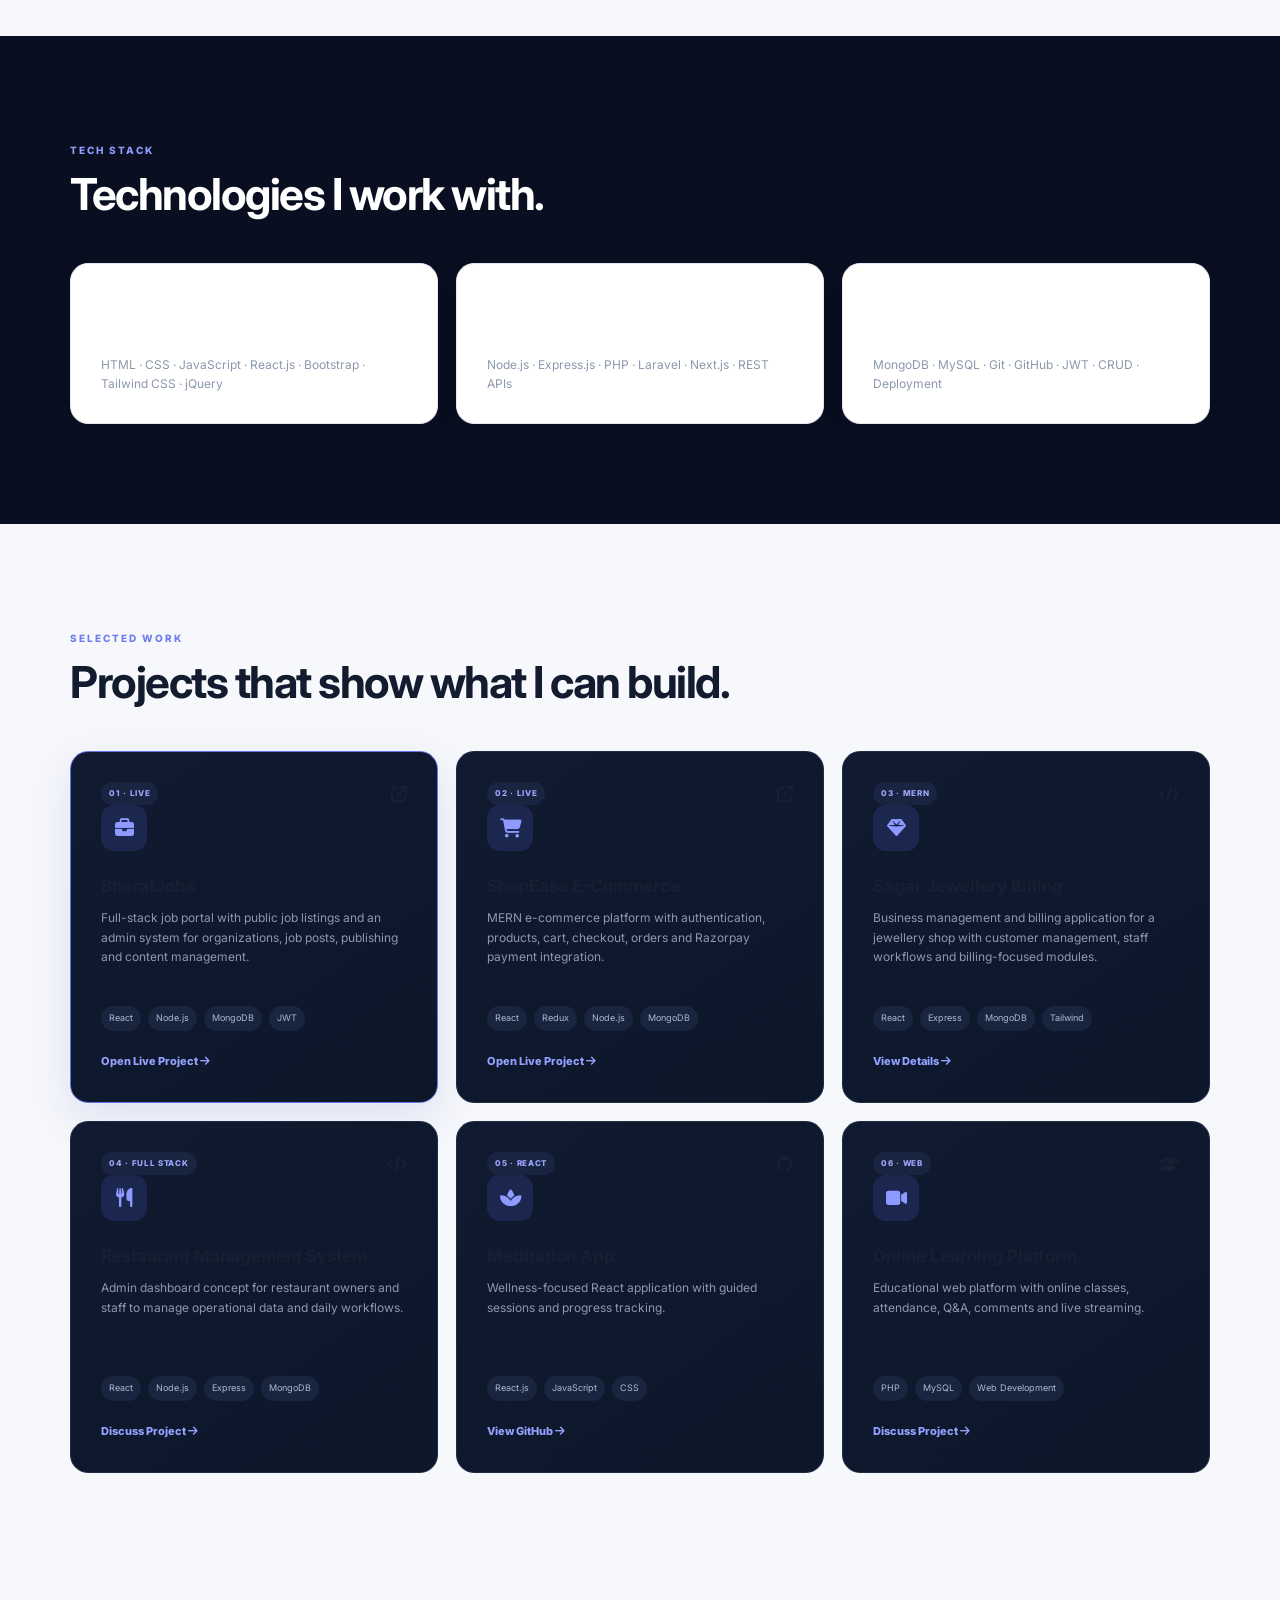
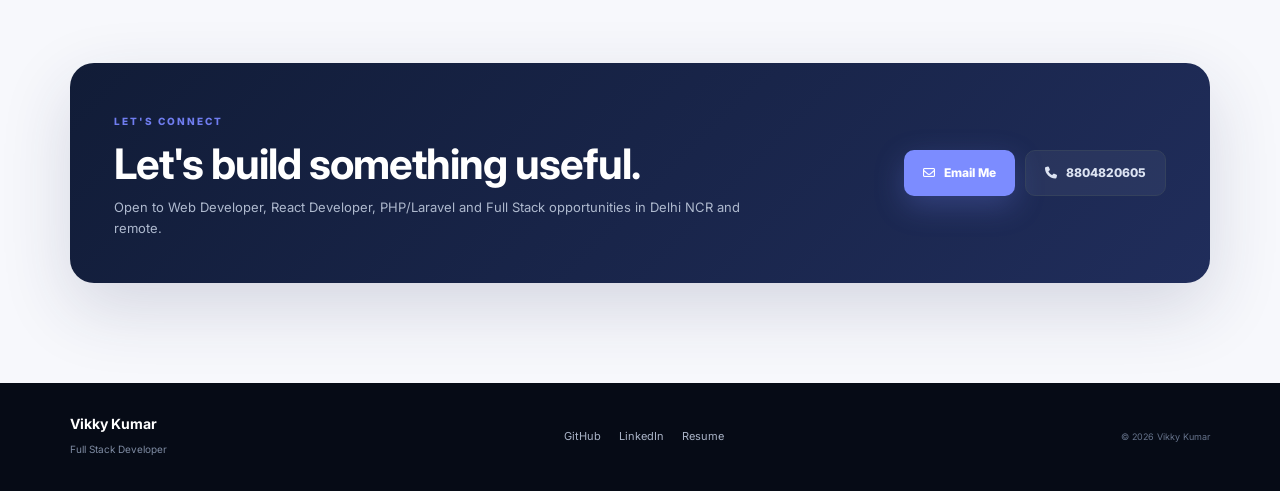
==== commit cd6a7569: "Simplify portfolio and keep one profile image" ====
--- a/index.html
+++ b/index.html
@@ -1,24 +1,15 @@
-<!DOCTYPE html>
-<html lang="en">
-<head>
-<meta charset="UTF-8">
-<meta name="viewport" content="width=device-width, initial-scale=1.0">
-<meta name="description" content="Vikky Kumar - Full Stack Developer specializing in React.js, PHP, Laravel, Node.js and MySQL."><title>Vikky Kumar | Full Stack Developer</title>
-<link rel="preconnect" href="https://fonts.googleapis.com"><link rel="preconnect" href="https://fonts.gstatic.com" crossorigin><link href="https://fonts.googleapis.com/css2?family=Inter:wght@400;500;600;700;800&display=swap" rel="stylesheet"><link rel="stylesheet" href="https://cdnjs.cloudflare.com/ajax/libs/font-awesome/6.5.2/css/all.min.css"><link rel="stylesheet" href="style.css?v=8">
-</head><body>
-<header class="navbar" id="navbar"><div class="nav-inner"><a class="logo" href="#home">Vikky<span>.</span></a><button class="menu-toggle" aria-label="Open menu"><i class="fa-solid fa-bars"></i></button><nav class="menu"><a href="#home">Home</a><a href="#about">About</a><a href="#services">Services</a><a href="#skills">Skills</a><a href="#projects">Projects</a><a href="#contact">Contact</a></nav></div></header>
-<main>
-<section class="hero" id="home"><div class="hero-glow glow-one"></div><div class="hero-glow glow-two"></div><div class="container hero-grid"><div class="hero-copy"><div class="eyebrow"><span></span> AVAILABLE FOR WEB DEVELOPMENT</div><p class="hello">Hello, I'm</p><h1>Vikky Kumar</h1><h2>Full Stack <span class="typing">Developer</span></h2><p class="hero-text">I build responsive, practical and business-focused web applications using React.js, PHP, Laravel, Node.js and MySQL.</p><div class="hero-actions"><a class="btn primary" href="resume.html?v=8" target="_blank"><i class="fa-regular fa-file-lines"></i> View Resume</a><a class="btn secondary" href="#contact">Let's Talk <i class="fa-solid fa-arrow-right"></i></a></div><div class="quick-links"><a href="https://github.com/vickypatel88048" target="_blank"><i class="fa-brands fa-github"></i> GitHub</a><a href="https://www.linkedin.com/in/vikky-kumar-9b2692193/" target="_blank"><i class="fa-brands fa-linkedin"></i> LinkedIn</a><a href="mailto:vicky.patel88048@gmail.com"><i class="fa-regular fa-envelope"></i> Email</a></div></div><div class="hero-card"><div class="profile-ring"><img src="images/profile-1.jpg" alt="Vikky Kumar"></div><div class="floating-card card-top"><i class="fa-solid fa-code"></i><div><strong>Full Stack</strong><small>Web Developer</small></div></div><div class="floating-card card-bottom"><i class="fa-solid fa-location-dot"></i><div><strong>Delhi NCR</strong><small>India</small></div></div></div></div></section>
-<section class="section about" id="about"><div class="container"><div class="section-head"><span>ABOUT ME</span><h2>Building useful web experiences.</h2></div><div class="about-grid"><div class="about-image"><img src="images/profile-1.jpg" alt="Vikky Kumar profile"></div><div class="about-copy"><div class="role">Full Stack Developer</div><p>I am a Full Stack Developer with experience building web applications for business and education sectors. I enjoy turning requirements into clean, responsive and easy-to-use products.</p><p>My experience covers frontend development with React.js and JavaScript, backend development with PHP/Laravel and Node.js, and database work with MySQL and MongoDB.</p><div class="stats"><div><strong>2+</strong><span>Years Professional Experience</span></div><div><strong>5+</strong><span>Featured Projects</span></div><div><strong>MCA</strong><span>Computer Applications</span></div></div><a class="text-link" href="resume.html?v=8" target="_blank">View detailed resume <i class="fa-solid fa-arrow-right"></i></a></div></div></div></section>
-<section class="section dark-section" id="services"><div class="container"><div class="section-head light"><span>WHAT I DO</span><h2>Services I can help with.</h2></div><div class="service-grid"><article class="service-card"><div class="icon"><i class="fa-solid fa-laptop-code"></i></div><h3>Web Development</h3><p>Responsive and professional websites built around real business requirements.</p></article><article class="service-card"><div class="icon"><i class="fa-brands fa-react"></i></div><h3>React Development</h3><p>Modern interactive interfaces with React.js, JavaScript, Bootstrap and Tailwind CSS.</p></article><article class="service-card"><div class="icon"><i class="fa-solid fa-server"></i></div><h3>Backend Development</h3><p>Reliable backend applications and APIs using PHP, Laravel, Node.js, Express and MongoDB.</p></article></div></div></section>
-<section class="section" id="skills"><div class="container"><div class="section-head"><span>TECH STACK</span><h2>Tools I work with.</h2></div><div class="skills-grid"><div class="skill-box"><div class="skill-icon"><i class="fa-solid fa-code"></i></div><h3>Frontend</h3><p>HTML · CSS · JavaScript · React.js · Bootstrap · jQuery · Tailwind CSS</p></div><div class="skill-box"><div class="skill-icon"><i class="fa-solid fa-gears"></i></div><h3>Backend</h3><p>PHP · Laravel · Node.js · Express.js · Next.js · REST APIs</p></div><div class="skill-box"><div class="skill-icon"><i class="fa-solid fa-database"></i></div><h3>Database</h3><p>MySQL · MongoDB · CRUD · Data Management · Authentication</p></div></div></div></section>
-<section class="section projects dark-section" id="projects"><div class="container"><div class="section-head light"><span>MY WORK</span><h2>Projects I've built.</h2><p class="section-subtitle">A selection of recent full-stack and business applications.</p></div><div class="project-grid">
-<article class="project-card featured"><div class="project-top"><span class="project-badge">FEATURED · LIVE</span><span class="project-number">01</span></div><div class="project-icon"><i class="fa-solid fa-briefcase"></i></div><h3>BharatJobs</h3><p>A scalable job portal inspired by SarkariResult, with a public job listing system and a powerful admin dashboard for managing organizations, job posts and publishing workflows.</p><div class="tags"><span>React</span><span>Node.js</span><span>Express</span><span>MongoDB</span><span>JWT</span></div><ul class="project-features"><li>Admin authentication &amp; dashboard</li><li>Smart Post Builder for job notifications</li><li>Organizations, posts, filters &amp; pagination</li></ul><a href="https://bharatjob.vercel.app/" target="_blank">Open Live Project <i class="fa-solid fa-arrow-up-right-from-square"></i></a></article>
-<article class="project-card"><div class="project-top"><span class="project-badge">MERN</span><span class="project-number">02</span></div><div class="project-icon"><i class="fa-solid fa-gem"></i></div><h3>Sagar Jewellery Billing System</h3><p>A business-focused jewellery shop management and billing application designed for shop staff to manage customers, billing and jewellery-specific records.</p><div class="tags"><span>React</span><span>Vite</span><span>Express</span><span>MongoDB</span><span>Tailwind</span></div><ul class="project-features"><li>Admin dashboard &amp; staff workflow</li><li>Customer management with generated IDs</li><li>Billing-focused business modules</li></ul><a href="resume.html?v=8" target="_blank">View Project Details <i class="fa-solid fa-arrow-right"></i></a></article>
-<article class="project-card"><div class="project-top"><span class="project-badge">MERN · LIVE</span><span class="project-number">03</span></div><div class="project-icon"><i class="fa-solid fa-cart-shopping"></i></div><h3>ShopEase E-Commerce</h3><p>A full-stack e-commerce application with authentication, product management, cart, checkout, orders and online payment integration.</p><div class="tags"><span>React</span><span>Redux Toolkit</span><span>Node.js</span><span>MongoDB</span><span>Razorpay</span></div><ul class="project-features"><li>JWT authentication &amp; protected routes</li><li>Admin product CRUD &amp; order management</li><li>Razorpay payment verification</li></ul><a href="https://shopease-mern-git-main-vickypatel88048s-projects.vercel.app/" target="_blank">Open Live Project <i class="fa-solid fa-arrow-up-right-from-square"></i></a></article>
-<article class="project-card"><div class="project-top"><span class="project-badge">DASHBOARD</span><span class="project-number">04</span></div><div class="project-icon"><i class="fa-solid fa-utensils"></i></div><h3>Restaurant Management System</h3><p>A backend/admin dashboard concept for restaurant owners and staff to manage day-to-day restaurant operations from one place.</p><div class="tags"><span>React</span><span>Node.js</span><span>Express</span><span>MongoDB</span></div><ul class="project-features"><li>Restaurant admin dashboard</li><li>Management-focused backend workflow</li><li>Designed for staff and owner use</li></ul><a href="mailto:vicky.patel88048@gmail.com?subject=Restaurant%20Management%20System">Ask About Project <i class="fa-solid fa-arrow-right"></i></a></article>
-<article class="project-card"><div class="project-top"><span class="project-badge">REACT</span><span class="project-number">05</span></div><div class="project-icon"><i class="fa-solid fa-spa"></i></div><h3>Meditation App</h3><p>A wellness-focused React application with guided sessions and progress tracking, designed with usability in mind.</p><div class="tags"><span>React.js</span><span>JavaScript</span><span>CSS</span></div><ul class="project-features"><li>Guided meditation sessions</li><li>Progress tracking</li><li>User-focused responsive interface</li></ul><a href="https://github.com/vickypatel88048/Meditation-App" target="_blank">View on GitHub <i class="fa-solid fa-arrow-up-right-from-square"></i></a></article>
-<article class="project-card"><div class="project-top"><span class="project-badge">WEB</span><span class="project-number">06</span></div><div class="project-icon"><i class="fa-solid fa-graduation-cap"></i></div><h3>Online Learning Platform</h3><p>Educational platform developed for online classes with attendance, Q&amp;A, comments and live streaming functionality.</p><div class="tags"><span>Web Development</span><span>PHP</span><span>MySQL</span></div><ul class="project-features"><li>Online classes &amp; live streaming</li><li>Attendance tracking</li><li>Q&amp;A and comments</li></ul><a href="#contact">Discuss Project <i class="fa-solid fa-arrow-right"></i></a></article>
+<!DOCTYPE html><html lang="en"><head><meta charset="UTF-8"><meta name="viewport" content="width=device-width,initial-scale=1.0"><meta name="description" content="Vikky Kumar - Full Stack Developer"><title>Vikky Kumar | Full Stack Developer</title><link rel="preconnect" href="https://fonts.googleapis.com"><link rel="preconnect" href="https://fonts.gstatic.com" crossorigin><link href="https://fonts.googleapis.com/css2?family=Inter:wght@400;500;600;700;800&display=swap" rel="stylesheet"><link rel="stylesheet" href="https://cdnjs.cloudflare.com/ajax/libs/font-awesome/6.5.2/css/all.min.css"><link rel="stylesheet" href="style.css?v=10"></head><body>
+<header class="navbar"><div class="nav-inner"><a class="logo" href="#home">Vikky<span>.</span></a><button class="menu-toggle"><i class="fa-solid fa-bars"></i></button><nav class="menu"><a href="#home">Home</a><a href="#about">About</a><a href="#skills">Skills</a><a href="#projects">Projects</a><a href="#contact">Contact</a></nav></div></header>
+<main><section class="hero" id="home"><div class="hero-glow glow-one"></div><div class="hero-glow glow-two"></div><div class="container hero-grid"><div class="hero-copy"><div class="eyebrow"><span></span> FULL STACK DEVELOPER</div><p class="hello">Hello, I'm</p><h1>Vikky Kumar</h1><h2>I build <span>modern web applications.</span></h2><p class="hero-text">React.js, PHP, Laravel, Node.js &amp; MongoDB developer focused on clean interfaces, reliable backends and real business solutions.</p><div class="hero-actions"><a class="btn primary" href="resume.html?v=10" target="_blank"><i class="fa-regular fa-file-lines"></i> View Resume</a><a class="btn secondary" href="#projects">View My Work <i class="fa-solid fa-arrow-down"></i></a></div><div class="quick-links"><a href="https://github.com/vickypatel88048" target="_blank"><i class="fa-brands fa-github"></i> GitHub</a><a href="https://www.linkedin.com/in/vikky-kumar-9b2692193/" target="_blank"><i class="fa-brands fa-linkedin"></i> LinkedIn</a><a href="mailto:vicky.patel88048@gmail.com"><i class="fa-regular fa-envelope"></i> Email</a></div></div><div class="hero-card"><div class="profile-ring"><img src="images/profile-1.jpg" alt="Vikky Kumar"></div></div></div></section>
+<section class="section about" id="about"><div class="container"><div class="section-head"><span>ABOUT ME</span><h2>Developer who turns ideas into working products.</h2></div><div class="about-grid"><div class="about-copy"><div class="role">Full Stack Developer · Delhi NCR</div><p>I build responsive web applications for business and education use cases. My work spans frontend development, backend APIs, database design, authentication and deployment.</p><p>I enjoy working on practical products such as job portals, e-commerce systems, billing applications and admin dashboards.</p><div class="stats"><div><strong>2+</strong><span>Years Experience</span></div><div><strong>6+</strong><span>Projects</span></div><div><strong>MCA</strong><span>Computer Applications</span></div></div><a class="text-link" href="resume.html?v=10" target="_blank">Read my resume <i class="fa-solid fa-arrow-right"></i></a></div><div class="about-side"><div class="mini-card"><i class="fa-solid fa-code"></i><div><strong>Frontend</strong><span>React · JavaScript · Tailwind</span></div></div><div class="mini-card"><i class="fa-solid fa-server"></i><div><strong>Backend</strong><span>Node · Express · PHP · Laravel</span></div></div><div class="mini-card"><i class="fa-solid fa-database"></i><div><strong>Database</strong><span>MongoDB · MySQL</span></div></div></div></div></div></section>
+<section class="section dark-section" id="skills"><div class="container"><div class="section-head light"><span>TECH STACK</span><h2>Technologies I work with.</h2></div><div class="skills-grid"><div class="skill-box"><i class="fa-brands fa-react"></i><h3>Frontend</h3><p>HTML · CSS · JavaScript · React.js · Bootstrap · Tailwind CSS · jQuery</p></div><div class="skill-box"><i class="fa-solid fa-gears"></i><h3>Backend</h3><p>Node.js · Express.js · PHP · Laravel · Next.js · REST APIs</p></div><div class="skill-box"><i class="fa-solid fa-database"></i><h3>Database &amp; Tools</h3><p>MongoDB · MySQL · Git · GitHub · JWT · CRUD · Deployment</p></div></div></div></section>
+<section class="section projects" id="projects"><div class="container"><div class="section-head"><span>SELECTED WORK</span><h2>Projects that show what I can build.</h2></div><div class="project-grid">
+<article class="project-card featured"><div class="project-top"><span class="project-badge">01 · LIVE</span><i class="fa-solid fa-arrow-up-right-from-square"></i></div><div class="project-icon"><i class="fa-solid fa-briefcase"></i></div><h3>BharatJobs</h3><p>Full-stack job portal with public job listings and an admin system for organizations, job posts, publishing and content management.</p><div class="tags"><span>React</span><span>Node.js</span><span>MongoDB</span><span>JWT</span></div><a href="https://bharatjob.vercel.app/" target="_blank">Open Live Project <i class="fa-solid fa-arrow-right"></i></a></article>
+<article class="project-card"><div class="project-top"><span class="project-badge">02 · LIVE</span><i class="fa-solid fa-arrow-up-right-from-square"></i></div><div class="project-icon"><i class="fa-solid fa-cart-shopping"></i></div><h3>ShopEase E-Commerce</h3><p>MERN e-commerce platform with authentication, products, cart, checkout, orders and Razorpay payment integration.</p><div class="tags"><span>React</span><span>Redux</span><span>Node.js</span><span>MongoDB</span></div><a href="https://shopease-mern-git-main-vickypatel88048s-projects.vercel.app/" target="_blank">Open Live Project <i class="fa-solid fa-arrow-right"></i></a></article>
+<article class="project-card"><div class="project-top"><span class="project-badge">03 · MERN</span><i class="fa-solid fa-code"></i></div><div class="project-icon"><i class="fa-solid fa-gem"></i></div><h3>Sagar Jewellery Billing</h3><p>Business management and billing application for a jewellery shop with customer management, staff workflows and billing-focused modules.</p><div class="tags"><span>React</span><span>Express</span><span>MongoDB</span><span>Tailwind</span></div><a href="resume.html?v=10" target="_blank">View Details <i class="fa-solid fa-arrow-right"></i></a></article>
+<article class="project-card"><div class="project-top"><span class="project-badge">04 · FULL STACK</span><i class="fa-solid fa-code"></i></div><div class="project-icon"><i class="fa-solid fa-utensils"></i></div><h3>Restaurant Management System</h3><p>Admin dashboard concept for restaurant owners and staff to manage operational data and daily workflows.</p><div class="tags"><span>React</span><span>Node.js</span><span>Express</span><span>MongoDB</span></div><a href="mailto:vicky.patel88048@gmail.com?subject=Restaurant%20Management%20System">Discuss Project <i class="fa-solid fa-arrow-right"></i></a></article>
+<article class="project-card"><div class="project-top"><span class="project-badge">05 · REACT</span><i class="fa-brands fa-github"></i></div><div class="project-icon"><i class="fa-solid fa-spa"></i></div><h3>Meditation App</h3><p>Wellness-focused React application with guided sessions and progress tracking.</p><div class="tags"><span>React.js</span><span>JavaScript</span><span>CSS</span></div><a href="https://github.com/vickypatel88048/Meditation-App" target="_blank">View GitHub <i class="fa-solid fa-arrow-right"></i></a></article>
+<article class="project-card"><div class="project-top"><span class="project-badge">06 · WEB</span><i class="fa-solid fa-graduation-cap"></i></div><div class="project-icon"><i class="fa-solid fa-video"></i></div><h3>Online Learning Platform</h3><p>Educational web platform with online classes, attendance, Q&amp;A, comments and live streaming.</p><div class="tags"><span>PHP</span><span>MySQL</span><span>Web Development</span></div><a href="mailto:vicky.patel88048@gmail.com?subject=Online%20Learning%20Platform">Discuss Project <i class="fa-solid fa-arrow-right"></i></a></article>
 </div></div></section>
-<section class="section contact" id="contact"><div class="container contact-card"><div><span class="contact-label">GET IN TOUCH</span><h2>Have a project or job opportunity?</h2><p>I'm open to Web Developer, React Developer, PHP/Laravel and Full Stack opportunities in Delhi NCR and remote roles.</p></div><div class="contact-actions"><a class="btn primary" href="mailto:vicky.patel88048@gmail.com"><i class="fa-regular fa-envelope"></i> Email Me</a><a class="btn secondary" href="tel:8804820605"><i class="fa-solid fa-phone"></i> Call Me</a></div></div></section>
-</main><footer><div class="container footer-inner"><div><strong>Vikky Kumar</strong><span>Full Stack Developer</span></div><div class="footer-links"><a href="https://github.com/vickypatel88048" target="_blank">GitHub</a><a href="https://www.linkedin.com/in/vikky-kumar-9b2692193/" target="_blank">LinkedIn</a><a href="resume.html?v=8" target="_blank">Resume</a></div><small>© 2026 Vikky Kumar. All rights reserved.</small></div></footer><script src="script.js"></script></body></html>+<section class="section contact" id="contact"><div class="container contact-card"><div><span class="contact-label">LET'S CONNECT</span><h2>Let's build something useful.</h2><p>Open to Web Developer, React Developer, PHP/Laravel and Full Stack opportunities in Delhi NCR and remote.</p></div><div class="contact-actions"><a class="btn primary" href="mailto:vicky.patel88048@gmail.com"><i class="fa-regular fa-envelope"></i> Email Me</a><a class="btn secondary" href="tel:8804820605"><i class="fa-solid fa-phone"></i> 8804820605</a></div></div></section></main>
+<footer><div class="container footer-inner"><div><strong>Vikky Kumar</strong><span>Full Stack Developer</span></div><div class="footer-links"><a href="https://github.com/vickypatel88048" target="_blank">GitHub</a><a href="https://www.linkedin.com/in/vikky-kumar-9b2692193/" target="_blank">LinkedIn</a><a href="resume.html?v=10" target="_blank">Resume</a></div><small>© 2026 Vikky Kumar</small></div></footer><script src="script.js"></script></body></html>
--- a/style.css
+++ b/style.css
@@ -1 +1 @@
-*{margin:0;padding:0;box-sizing:border-box}html{scroll-behavior:smooth}body{font-family:'Inter',sans-serif;color:#172033;background:#f7f8fc;line-height:1.6}a{text-decoration:none;color:inherit}button{font:inherit}.container{width:min(1120px,92%);margin:auto}.navbar{position:fixed;top:0;left:0;width:100%;z-index:1000;padding:18px 0;background:rgba(8,15,30,.72);backdrop-filter:blur(16px);border-bottom:1px solid rgba(255,255,255,.08);transition:.3s}.nav-inner{width:min(1120px,92%);margin:auto;display:flex;align-items:center;justify-content:space-between}.logo{font-size:27px;font-weight:800;color:#fff;letter-spacing:-1px}.logo span{color:#7c8cff}.menu{display:flex;gap:30px}.menu a{font-size:13px;font-weight:600;color:#dbe2f0;transition:.2s}.menu a:hover{color:#8d9bff}.menu-toggle{display:none;background:none;border:0;color:#fff;font-size:21px}.hero{min-height:100vh;display:flex;align-items:center;position:relative;overflow:hidden;background:radial-gradient(circle at 75% 25%,#202e63 0,transparent 34%),linear-gradient(135deg,#070d1c,#0d1730 55%,#111c3a);color:#fff}.hero:after{content:'';position:absolute;inset:0;background-image:linear-gradient(rgba(255,255,255,.025) 1px,transparent 1px),linear-gradient(90deg,rgba(255,255,255,.025) 1px,transparent 1px);background-size:60px 60px;pointer-events:none}.hero-glow{position:absolute;border-radius:50%;filter:blur(2px);opacity:.28}.glow-one{width:360px;height:360px;background:#6c7cff;right:-100px;top:100px}.glow-two{width:220px;height:220px;background:#a855f7;left:-90px;bottom:30px}.hero-grid{display:grid;grid-template-columns:1.1fr .9fr;align-items:center;gap:50px;position:relative;z-index:2;padding-top:70px}.eyebrow{font-size:11px;letter-spacing:2px;color:#aebaff;font-weight:700;margin-bottom:18px}.eyebrow span{display:inline-block;width:26px;height:1px;background:#8996ff;vertical-align:middle;margin-right:8px}.hello{font-size:18px;color:#b6c0d4;margin-bottom:3px}.hero h1{font-size:clamp(48px,7vw,82px);line-height:1.02;letter-spacing:-4px}.hero h2{font-size:clamp(24px,3vw,38px);margin:13px 0;font-weight:600;color:#dbe1ef}.hero h2 span{color:#8d9bff}.hero-text{max-width:590px;color:#aeb9ce;font-size:15px;margin:15px 0 27px}.hero-actions{display:flex;gap:12px;flex-wrap:wrap}.btn{display:inline-flex;align-items:center;gap:9px;padding:12px 19px;border-radius:10px;font-size:13px;font-weight:700;transition:.25s}.btn.primary{background:#7c8cff;color:#fff;box-shadow:0 10px 30px rgba(124,140,255,.2)}.btn.primary:hover{transform:translateY(-2px);background:#91a0ff}.btn.secondary{border:1px solid #34415d;color:#dce3f2;background:rgba(255,255,255,.03)}.btn.secondary:hover{border-color:#7c8cff;color:#fff}.quick-links{display:flex;gap:20px;margin-top:25px;color:#8f9bb1;font-size:12px}.quick-links a:hover{color:#fff}.hero-card{height:430px;display:flex;align-items:center;justify-content:center;position:relative}.profile-ring{width:330px;height:330px;padding:10px;border-radius:50%;background:linear-gradient(145deg,#8d9bff,#7b42f6);box-shadow:0 25px 90px rgba(76,82,180,.35)}.profile-ring img{width:100%;height:100%;object-fit:cover;border-radius:50%;border:5px solid #0d1730}.floating-card{position:absolute;display:flex;align-items:center;gap:11px;padding:12px 15px;border:1px solid rgba(255,255,255,.12);background:rgba(19,29,55,.8);backdrop-filter:blur(14px);border-radius:12px;box-shadow:0 15px 35px rgba(0,0,0,.25)}.floating-card i{color:#9aa7ff}.floating-card strong{display:block;font-size:12px}.floating-card small{display:block;color:#9da9bd;font-size:10px}.card-top{top:45px;right:20px}.card-bottom{bottom:45px;left:25px}.section{padding:95px 0}.section-head{margin-bottom:45px}.section-head>span,.contact-label{font-size:11px;font-weight:800;letter-spacing:2px;color:#707df0}.section-head h2{font-size:clamp(29px,4vw,43px);line-height:1.15;letter-spacing:-1.5px;margin-top:8px;color:#131c2e}.about-grid{display:grid;grid-template-columns:.7fr 1.3fr;gap:70px;align-items:center}.about-image{height:430px;border-radius:22px;overflow:hidden;background:#e9ebf5}.about-image img{width:100%;height:100%;object-fit:cover}.about-copy .role{display:inline-block;padding:6px 11px;background:#eef0ff;color:#5968df;border-radius:30px;font-size:11px;font-weight:700;margin-bottom:16px}.about-copy p{font-size:14px;color:#687286;margin-bottom:14px}.stats{display:grid;grid-template-columns:repeat(3,1fr);gap:15px;margin:27px 0}.stats div{padding:17px;border:1px solid #e5e8f1;background:#fff;border-radius:13px}.stats strong{display:block;font-size:23px;color:#1b2540}.stats span{display:block;font-size:10px;color:#7b8495;margin-top:3px}.text-link{font-size:12px;font-weight:800;color:#5666dc}.dark-section{background:#0b1224;color:#fff}.section-head.light h2{color:#fff}.section-head.light>span{color:#8f9cff}.service-grid,.skills-grid,.project-grid{display:grid;grid-template-columns:repeat(3,1fr);gap:18px}.service-card{padding:29px;border:1px solid #202b45;background:#101a30;border-radius:17px;transition:.25s}.service-card:hover{transform:translateY(-5px);border-color:#6777ed}.icon,.skill-icon,.project-icon{width:45px;height:45px;border-radius:12px;display:grid;place-items:center;background:#1b2750;color:#8e9aff;font-size:19px;margin-bottom:22px}.service-card h3,.skill-box h3,.project-card h3{font-size:17px;margin-bottom:8px}.service-card p,.skill-box p,.project-card p{font-size:12px;color:#8d98ad}.skills-grid{grid-template-columns:repeat(3,1fr)}.skill-box{padding:28px;background:#fff;border:1px solid #e6e8f0;border-radius:17px;box-shadow:0 8px 25px rgba(28,36,62,.04)}.skill-box .skill-icon{background:#eef0ff;color:#5968df}.projects{padding-bottom:105px}.project-card{position:relative;padding:30px;border:1px solid #202b45;background:#101a30;border-radius:17px;transition:.25s}.project-card:hover{transform:translateY(-5px);border-color:#6878ee}.project-number{position:absolute;right:24px;top:22px;color:#33405f;font-size:26px;font-weight:800}.project-icon{background:#1c2750}.project-card p{min-height:78px}.tags{display:flex;gap:7px;flex-wrap:wrap;margin:16px 0}.tags span{font-size:9px;padding:5px 8px;border-radius:20px;background:#19243e;color:#aeb9d0}.project-card>a{font-size:11px;color:#94a1ff;font-weight:800}.contact{padding-top:75px}.contact-card{display:flex;justify-content:space-between;align-items:center;gap:35px;padding:42px;border-radius:22px;background:linear-gradient(135deg,#121d38,#1c2750);color:#fff;box-shadow:0 20px 60px rgba(35,45,90,.15)}.contact-card h2{font-size:clamp(27px,4vw,40px);line-height:1.15;margin:8px 0 10px;letter-spacing:-1px}.contact-card p{max-width:650px;color:#aeb9ce;font-size:13px}.contact-actions{display:flex;gap:10px;flex-shrink:0}.contact-actions .secondary{background:rgba(255,255,255,.05)}footer{background:#070d1b;color:#fff;padding:28px 0}.footer-inner{display:flex;align-items:center;justify-content:space-between;gap:20px}.footer-inner strong{display:block;font-size:14px}.footer-inner span{font-size:10px;color:#7e8ba2}.footer-links{display:flex;gap:18px;font-size:11px;color:#aab4c7}.footer-links a:hover{color:#fff}.footer-inner small{font-size:9px;color:#66738b}@media(max-width:850px){.menu{display:none}.menu.open{display:flex;position:absolute;top:66px;left:4%;width:92%;padding:18px;flex-direction:column;gap:16px;background:#0d1730;border:1px solid #26324e;border-radius:13px}.menu-toggle{display:block}.hero-grid{grid-template-columns:1fr;padding-top:100px}.hero-card{height:350px;order:-1}.profile-ring{width:230px;height:230px}.card-top{top:15px;right:10px}.card-bottom{bottom:10px;left:10px}.about-grid{grid-template-columns:1fr;gap:35px}.about-image{height:360px;max-width:420px}.service-grid,.skills-grid,.project-grid{grid-template-columns:1fr}.contact-card{flex-direction:column;align-items:flex-start}.footer-inner{flex-direction:column;align-items:flex-start}}@media(max-width:520px){.section{padding:70px 0}.hero h1{letter-spacing:-2px}.hero-text{font-size:13px}.stats{grid-template-columns:1fr}.about-image{height:300px}.contact-card{padding:28px}.contact-actions{width:100%;flex-wrap:wrap}.footer-links{flex-wrap:wrap}}
+*{margin:0;padding:0;box-sizing:border-box}html{scroll-behavior:smooth}body{font-family:'Inter',sans-serif;color:#172033;background:#f7f8fc;line-height:1.6}a{text-decoration:none;color:inherit}button{font:inherit}.container{width:min(1140px,92%);margin:auto}.navbar{position:fixed;top:0;left:0;width:100%;z-index:1000;padding:16px 0;background:rgba(6,12,25,.76);backdrop-filter:blur(18px);border-bottom:1px solid rgba(255,255,255,.07)}.nav-inner{width:min(1140px,92%);margin:auto;display:flex;align-items:center;justify-content:space-between}.logo{font-size:28px;font-weight:800;color:#fff;letter-spacing:-1px}.logo span{color:#8f9bff}.menu{display:flex;gap:28px}.menu a{font-size:12px;font-weight:700;color:#cfd7e7;transition:.2s}.menu a:hover{color:#a0aaff}.menu-toggle{display:none;background:none;border:0;color:#fff;font-size:21px}.hero{min-height:100vh;display:flex;align-items:center;position:relative;overflow:hidden;background:radial-gradient(circle at 75% 20%,#273873 0,transparent 32%),linear-gradient(135deg,#060b18,#0b1530 55%,#111c3d);color:#fff}.hero:after{content:'';position:absolute;inset:0;background-image:linear-gradient(rgba(255,255,255,.025) 1px,transparent 1px),linear-gradient(90deg,rgba(255,255,255,.025) 1px,transparent 1px);background-size:60px 60px;pointer-events:none}.hero-glow{position:absolute;border-radius:50%;filter:blur(3px);opacity:.25}.glow-one{width:400px;height:400px;background:#6c7cff;right:-120px;top:70px}.glow-two{width:260px;height:260px;background:#a855f7;left:-100px;bottom:10px}.hero-grid{display:grid;grid-template-columns:1.08fr .92fr;align-items:center;gap:55px;position:relative;z-index:2;padding-top:75px}.eyebrow{font-size:10px;letter-spacing:2.2px;color:#aebaff;font-weight:800;margin-bottom:18px}.eyebrow span{display:inline-block;width:28px;height:1px;background:#8996ff;vertical-align:middle;margin-right:8px}.hello{font-size:18px;color:#b6c0d4}.hero h1{font-size:clamp(50px,7vw,86px);line-height:1.01;letter-spacing:-4px}.hero h2{font-size:clamp(25px,3vw,40px);margin:12px 0;font-weight:600;color:#dbe1ef}.hero h2 span{color:#8d9bff}.hero-text{max-width:610px;color:#aeb9ce;font-size:15px;margin:16px 0 28px}.hero-actions{display:flex;gap:12px;flex-wrap:wrap}.btn{display:inline-flex;align-items:center;gap:9px;padding:12px 19px;border-radius:10px;font-size:12px;font-weight:800;transition:.25s}.btn.primary{background:#7c8cff;color:#fff;box-shadow:0 10px 30px rgba(124,140,255,.25)}.btn.primary:hover{transform:translateY(-2px);background:#91a0ff}.btn.secondary{border:1px solid #34415d;color:#dce3f2;background:rgba(255,255,255,.03)}.btn.secondary:hover{border-color:#7c8cff;color:#fff}.quick-links{display:flex;gap:20px;margin-top:25px;color:#8f9bb1;font-size:12px}.quick-links a:hover{color:#fff}.hero-card{height:440px;display:flex;align-items:center;justify-content:center;position:relative}.profile-ring{width:340px;height:340px;padding:10px;border-radius:50%;background:linear-gradient(145deg,#8d9bff,#7b42f6);box-shadow:0 25px 90px rgba(76,82,180,.4)}.profile-ring img{width:100%;height:100%;object-fit:cover;border-radius:50%;border:5px solid #0d1730}.floating-card{position:absolute;display:flex;align-items:center;gap:11px;padding:12px 15px;border:1px solid rgba(255,255,255,.12);background:rgba(19,29,55,.84);backdrop-filter:blur(14px);border-radius:12px;box-shadow:0 15px 35px rgba(0,0,0,.25)}.floating-card i{color:#9aa7ff}.floating-card strong{display:block;font-size:12px}.floating-card small{display:block;color:#9da9bd;font-size:10px}.card-top{top:40px;right:10px}.card-bottom{bottom:40px;left:15px}.section{padding:100px 0}.section-head{margin-bottom:45px}.section-head>span,.contact-label{font-size:10px;font-weight:800;letter-spacing:2px;color:#707df0}.section-head h2{font-size:clamp(30px,4vw,44px);line-height:1.1;letter-spacing:-1.5px;margin-top:8px;color:#131c2e}.section-subtitle{margin-top:8px;color:#8791a5;font-size:13px}.about-grid{display:grid;grid-template-columns:.68fr 1.32fr;gap:70px;align-items:center}.about-image{height:440px;border-radius:24px;overflow:hidden;background:#e9ebf5;box-shadow:0 25px 60px rgba(30,40,75,.1)}.about-image img{width:100%;height:100%;object-fit:cover}.about-copy .role{display:inline-block;padding:6px 11px;background:#eef0ff;color:#5968df;border-radius:30px;font-size:11px;font-weight:800;margin-bottom:16px}.about-copy p{font-size:14px;color:#687286;margin-bottom:14px}.stats{display:grid;grid-template-columns:repeat(3,1fr);gap:12px;margin:28px 0}.stats div{padding:18px;border:1px solid #e5e8f1;background:#fff;border-radius:14px;box-shadow:0 8px 25px rgba(28,36,62,.035)}.stats strong{display:block;font-size:24px;color:#1b2540}.stats span{display:block;font-size:10px;color:#7b8495;margin-top:3px}.text-link{font-size:12px;font-weight:800;color:#5666dc}.dark-section{background:#090f20;color:#fff}.section-head.light h2{color:#fff}.section-head.light>span{color:#8f9cff}.service-grid,.skills-grid{display:grid;grid-template-columns:repeat(3,1fr);gap:18px}.service-card{padding:30px;border:1px solid #202b45;background:linear-gradient(145deg,#101a30,#0d172a);border-radius:18px;transition:.25s}.service-card:hover,.skill-box:hover,.project-card:hover{transform:translateY(-6px)}.icon,.skill-icon,.project-icon{width:46px;height:46px;border-radius:13px;display:grid;place-items:center;background:#1b2750;color:#8e9aff;font-size:19px;margin-bottom:22px}.service-card h3,.skill-box h3,.project-card h3{font-size:17px;margin-bottom:8px}.service-card p,.skill-box p,.project-card p{font-size:12px;color:#8d98ad}.skill-box{padding:30px;background:#fff;border:1px solid #e6e8f0;border-radius:18px;box-shadow:0 10px 30px rgba(28,36,62,.045);transition:.25s}.skill-box .skill-icon{background:#eef0ff;color:#5968df}.projects{padding-bottom:110px}.project-grid{display:grid;grid-template-columns:repeat(3,1fr);gap:18px}.project-card{position:relative;padding:30px;border:1px solid #202b45;background:linear-gradient(145deg,#101a30,#0d172a);border-radius:18px;transition:.25s}.project-card.featured{border-color:#6575ec;box-shadow:0 15px 45px rgba(63,78,170,.14)}.project-number{position:absolute;right:24px;top:22px;color:#33405f;font-size:26px;font-weight:800}.project-top{display:flex;justify-content:space-between;align-items:center}.project-badge{display:inline-block;padding:5px 8px;border-radius:20px;background:#182440;color:#9ca8ff;font-size:8px;font-weight:800;letter-spacing:.7px}.project-icon{background:#1c2750}.project-card p{min-height:82px}.tags{display:flex;gap:7px;flex-wrap:wrap;margin:16px 0}.tags span{font-size:9px;padding:5px 8px;border-radius:20px;background:#19243e;color:#aeb9d0}.project-features{list-style:none;margin:12px 0 17px}.project-features li{font-size:10px;color:#8d98ad;margin:5px 0}.project-features li:before{content:'✓';color:#8f9cff;font-weight:800;margin-right:7px}.project-card>a{font-size:11px;color:#94a1ff;font-weight:800}.contact{padding-top:80px}.contact-card{display:flex;justify-content:space-between;align-items:center;gap:35px;padding:44px;border-radius:24px;background:linear-gradient(135deg,#111c37,#202d5b);color:#fff;box-shadow:0 25px 70px rgba(35,45,90,.16)}.contact-card h2{font-size:clamp(28px,4vw,42px);line-height:1.1;margin:8px 0 10px;letter-spacing:-1px}.contact-card p{max-width:650px;color:#aeb9ce;font-size:13px}.contact-actions{display:flex;gap:10px;flex-shrink:0}.contact-actions .secondary{background:rgba(255,255,255,.05)}footer{background:#060b16;color:#fff;padding:30px 0}.footer-inner{display:flex;align-items:center;justify-content:space-between;gap:20px}.footer-inner strong{display:block;font-size:14px}.footer-inner span{font-size:10px;color:#7e8ba2}.footer-links{display:flex;gap:18px;font-size:11px;color:#aab4c7}.footer-links a:hover{color:#fff}.footer-inner small{font-size:9px;color:#66738b}@media(max-width:850px){.menu{display:none}.menu.open{display:flex;position:absolute;top:62px;left:4%;width:92%;padding:18px;flex-direction:column;gap:16px;background:#0d1730;border:1px solid #26324e;border-radius:13px}.menu-toggle{display:block}.hero-grid{grid-template-columns:1fr;padding-top:100px}.hero-card{height:350px;order:-1}.profile-ring{width:240px;height:240px}.card-top{top:15px;right:5px}.card-bottom{bottom:10px;left:5px}.about-grid{grid-template-columns:1fr;gap:35px}.about-image{height:360px;max-width:420px}.service-grid,.skills-grid,.project-grid{grid-template-columns:1fr}.contact-card{flex-direction:column;align-items:flex-start}.footer-inner{flex-direction:column;align-items:flex-start}}@media(max-width:520px){.section{padding:70px 0}.hero h1{letter-spacing:-2px}.hero-text{font-size:13px}.stats{grid-template-columns:1fr}.about-image{height:300px}.contact-card{padding:28px}.contact-actions{width:100%;flex-wrap:wrap}.footer-links{flex-wrap:wrap}}
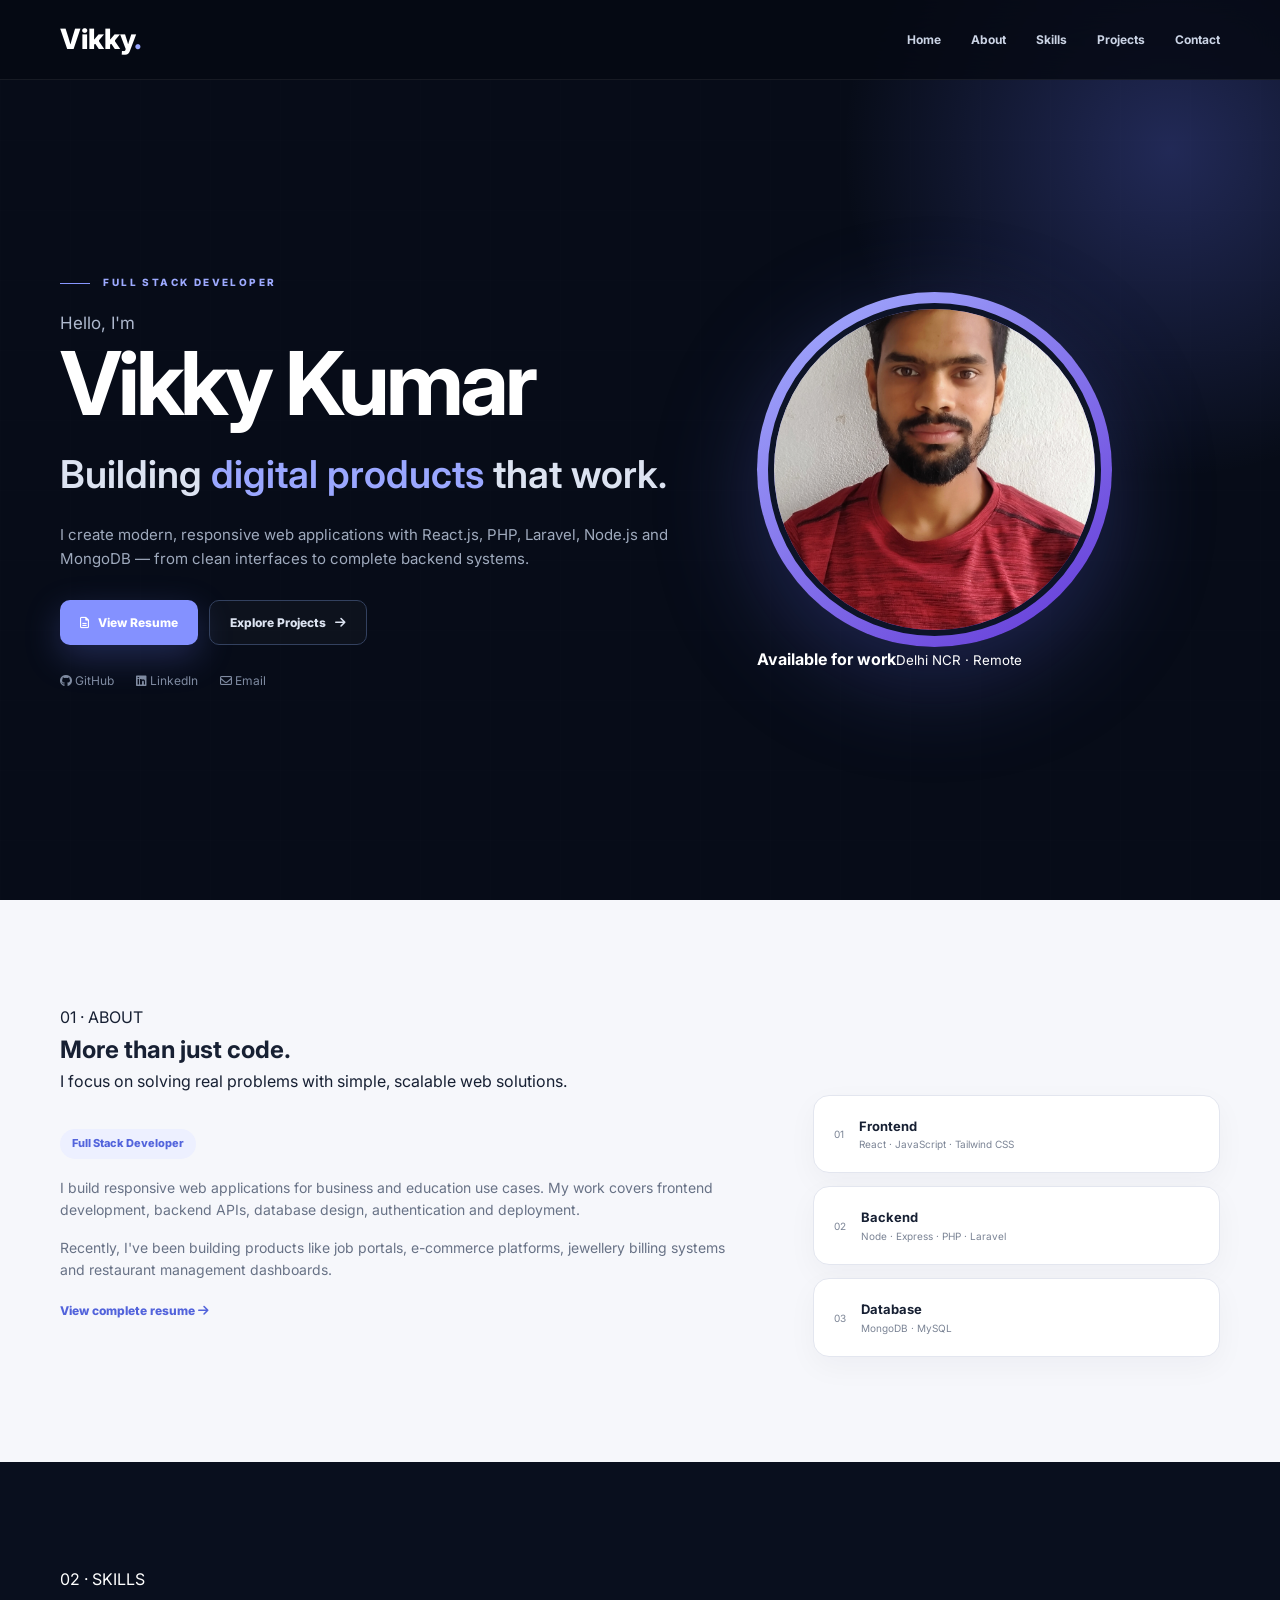
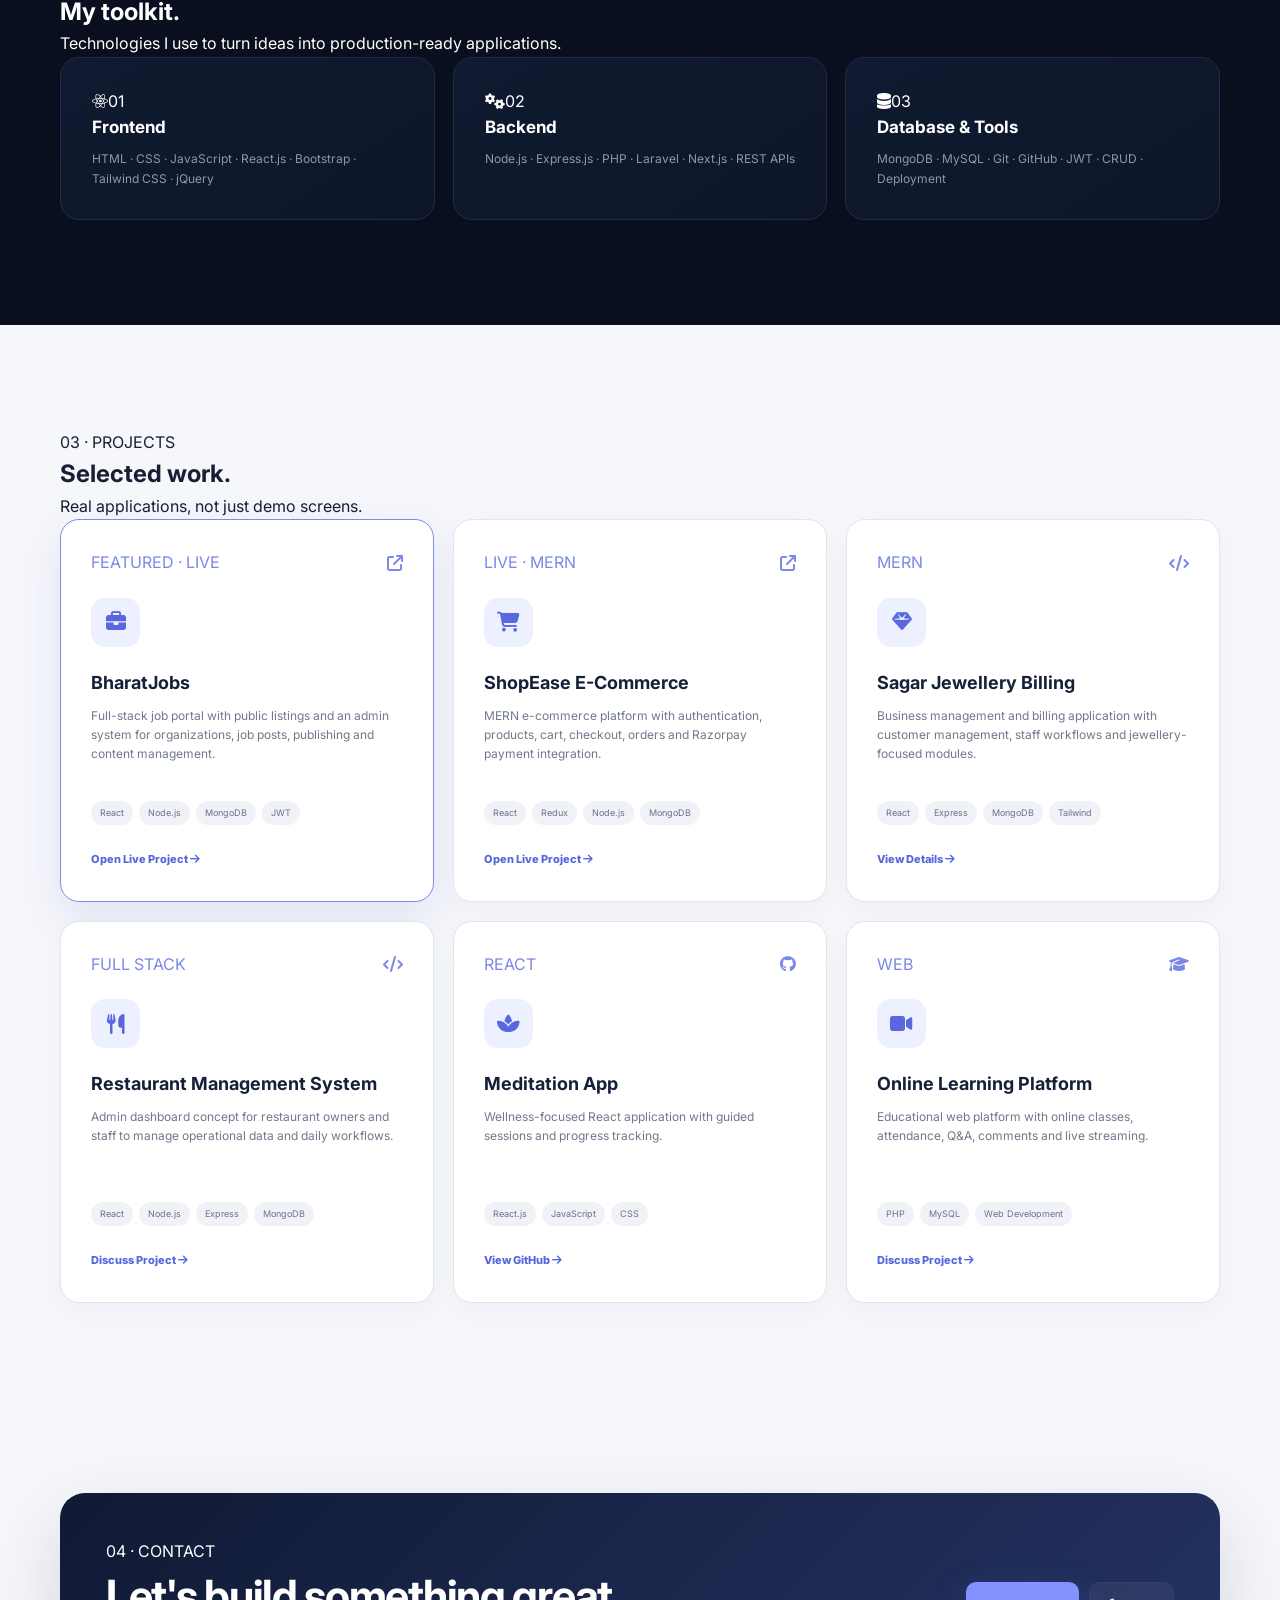
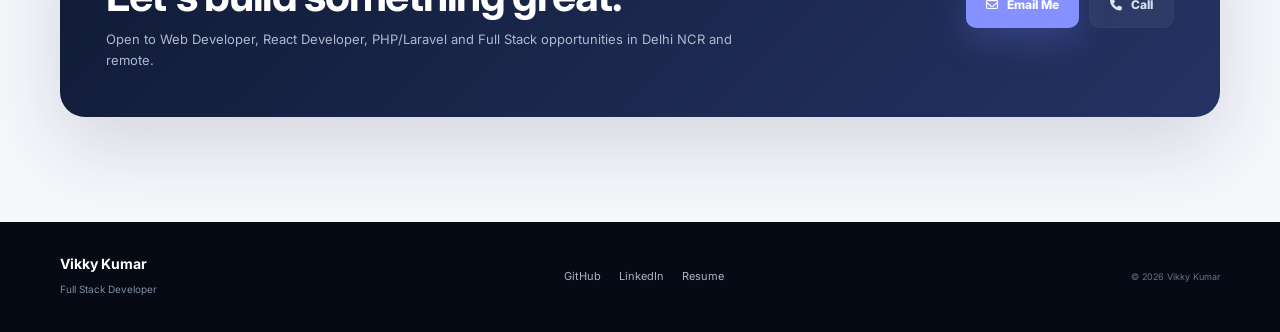
==== commit 3bc690a4: "Redesign portfolio with premium recruiter-focused layout" ====
--- a/index.html
+++ b/index.html
@@ -1,15 +1,8 @@
-<!DOCTYPE html><html lang="en"><head><meta charset="UTF-8"><meta name="viewport" content="width=device-width,initial-scale=1.0"><meta name="description" content="Vikky Kumar - Full Stack Developer"><title>Vikky Kumar | Full Stack Developer</title><link rel="preconnect" href="https://fonts.googleapis.com"><link rel="preconnect" href="https://fonts.gstatic.com" crossorigin><link href="https://fonts.googleapis.com/css2?family=Inter:wght@400;500;600;700;800&display=swap" rel="stylesheet"><link rel="stylesheet" href="https://cdnjs.cloudflare.com/ajax/libs/font-awesome/6.5.2/css/all.min.css"><link rel="stylesheet" href="style.css?v=10"></head><body>
-<header class="navbar"><div class="nav-inner"><a class="logo" href="#home">Vikky<span>.</span></a><button class="menu-toggle"><i class="fa-solid fa-bars"></i></button><nav class="menu"><a href="#home">Home</a><a href="#about">About</a><a href="#skills">Skills</a><a href="#projects">Projects</a><a href="#contact">Contact</a></nav></div></header>
-<main><section class="hero" id="home"><div class="hero-glow glow-one"></div><div class="hero-glow glow-two"></div><div class="container hero-grid"><div class="hero-copy"><div class="eyebrow"><span></span> FULL STACK DEVELOPER</div><p class="hello">Hello, I'm</p><h1>Vikky Kumar</h1><h2>I build <span>modern web applications.</span></h2><p class="hero-text">React.js, PHP, Laravel, Node.js &amp; MongoDB developer focused on clean interfaces, reliable backends and real business solutions.</p><div class="hero-actions"><a class="btn primary" href="resume.html?v=10" target="_blank"><i class="fa-regular fa-file-lines"></i> View Resume</a><a class="btn secondary" href="#projects">View My Work <i class="fa-solid fa-arrow-down"></i></a></div><div class="quick-links"><a href="https://github.com/vickypatel88048" target="_blank"><i class="fa-brands fa-github"></i> GitHub</a><a href="https://www.linkedin.com/in/vikky-kumar-9b2692193/" target="_blank"><i class="fa-brands fa-linkedin"></i> LinkedIn</a><a href="mailto:vicky.patel88048@gmail.com"><i class="fa-regular fa-envelope"></i> Email</a></div></div><div class="hero-card"><div class="profile-ring"><img src="images/profile-1.jpg" alt="Vikky Kumar"></div></div></div></section>
-<section class="section about" id="about"><div class="container"><div class="section-head"><span>ABOUT ME</span><h2>Developer who turns ideas into working products.</h2></div><div class="about-grid"><div class="about-copy"><div class="role">Full Stack Developer · Delhi NCR</div><p>I build responsive web applications for business and education use cases. My work spans frontend development, backend APIs, database design, authentication and deployment.</p><p>I enjoy working on practical products such as job portals, e-commerce systems, billing applications and admin dashboards.</p><div class="stats"><div><strong>2+</strong><span>Years Experience</span></div><div><strong>6+</strong><span>Projects</span></div><div><strong>MCA</strong><span>Computer Applications</span></div></div><a class="text-link" href="resume.html?v=10" target="_blank">Read my resume <i class="fa-solid fa-arrow-right"></i></a></div><div class="about-side"><div class="mini-card"><i class="fa-solid fa-code"></i><div><strong>Frontend</strong><span>React · JavaScript · Tailwind</span></div></div><div class="mini-card"><i class="fa-solid fa-server"></i><div><strong>Backend</strong><span>Node · Express · PHP · Laravel</span></div></div><div class="mini-card"><i class="fa-solid fa-database"></i><div><strong>Database</strong><span>MongoDB · MySQL</span></div></div></div></div></div></section>
-<section class="section dark-section" id="skills"><div class="container"><div class="section-head light"><span>TECH STACK</span><h2>Technologies I work with.</h2></div><div class="skills-grid"><div class="skill-box"><i class="fa-brands fa-react"></i><h3>Frontend</h3><p>HTML · CSS · JavaScript · React.js · Bootstrap · Tailwind CSS · jQuery</p></div><div class="skill-box"><i class="fa-solid fa-gears"></i><h3>Backend</h3><p>Node.js · Express.js · PHP · Laravel · Next.js · REST APIs</p></div><div class="skill-box"><i class="fa-solid fa-database"></i><h3>Database &amp; Tools</h3><p>MongoDB · MySQL · Git · GitHub · JWT · CRUD · Deployment</p></div></div></div></section>
-<section class="section projects" id="projects"><div class="container"><div class="section-head"><span>SELECTED WORK</span><h2>Projects that show what I can build.</h2></div><div class="project-grid">
-<article class="project-card featured"><div class="project-top"><span class="project-badge">01 · LIVE</span><i class="fa-solid fa-arrow-up-right-from-square"></i></div><div class="project-icon"><i class="fa-solid fa-briefcase"></i></div><h3>BharatJobs</h3><p>Full-stack job portal with public job listings and an admin system for organizations, job posts, publishing and content management.</p><div class="tags"><span>React</span><span>Node.js</span><span>MongoDB</span><span>JWT</span></div><a href="https://bharatjob.vercel.app/" target="_blank">Open Live Project <i class="fa-solid fa-arrow-right"></i></a></article>
-<article class="project-card"><div class="project-top"><span class="project-badge">02 · LIVE</span><i class="fa-solid fa-arrow-up-right-from-square"></i></div><div class="project-icon"><i class="fa-solid fa-cart-shopping"></i></div><h3>ShopEase E-Commerce</h3><p>MERN e-commerce platform with authentication, products, cart, checkout, orders and Razorpay payment integration.</p><div class="tags"><span>React</span><span>Redux</span><span>Node.js</span><span>MongoDB</span></div><a href="https://shopease-mern-git-main-vickypatel88048s-projects.vercel.app/" target="_blank">Open Live Project <i class="fa-solid fa-arrow-right"></i></a></article>
-<article class="project-card"><div class="project-top"><span class="project-badge">03 · MERN</span><i class="fa-solid fa-code"></i></div><div class="project-icon"><i class="fa-solid fa-gem"></i></div><h3>Sagar Jewellery Billing</h3><p>Business management and billing application for a jewellery shop with customer management, staff workflows and billing-focused modules.</p><div class="tags"><span>React</span><span>Express</span><span>MongoDB</span><span>Tailwind</span></div><a href="resume.html?v=10" target="_blank">View Details <i class="fa-solid fa-arrow-right"></i></a></article>
-<article class="project-card"><div class="project-top"><span class="project-badge">04 · FULL STACK</span><i class="fa-solid fa-code"></i></div><div class="project-icon"><i class="fa-solid fa-utensils"></i></div><h3>Restaurant Management System</h3><p>Admin dashboard concept for restaurant owners and staff to manage operational data and daily workflows.</p><div class="tags"><span>React</span><span>Node.js</span><span>Express</span><span>MongoDB</span></div><a href="mailto:vicky.patel88048@gmail.com?subject=Restaurant%20Management%20System">Discuss Project <i class="fa-solid fa-arrow-right"></i></a></article>
-<article class="project-card"><div class="project-top"><span class="project-badge">05 · REACT</span><i class="fa-brands fa-github"></i></div><div class="project-icon"><i class="fa-solid fa-spa"></i></div><h3>Meditation App</h3><p>Wellness-focused React application with guided sessions and progress tracking.</p><div class="tags"><span>React.js</span><span>JavaScript</span><span>CSS</span></div><a href="https://github.com/vickypatel88048/Meditation-App" target="_blank">View GitHub <i class="fa-solid fa-arrow-right"></i></a></article>
-<article class="project-card"><div class="project-top"><span class="project-badge">06 · WEB</span><i class="fa-solid fa-graduation-cap"></i></div><div class="project-icon"><i class="fa-solid fa-video"></i></div><h3>Online Learning Platform</h3><p>Educational web platform with online classes, attendance, Q&amp;A, comments and live streaming.</p><div class="tags"><span>PHP</span><span>MySQL</span><span>Web Development</span></div><a href="mailto:vicky.patel88048@gmail.com?subject=Online%20Learning%20Platform">Discuss Project <i class="fa-solid fa-arrow-right"></i></a></article>
-</div></div></section>
-<section class="section contact" id="contact"><div class="container contact-card"><div><span class="contact-label">LET'S CONNECT</span><h2>Let's build something useful.</h2><p>Open to Web Developer, React Developer, PHP/Laravel and Full Stack opportunities in Delhi NCR and remote.</p></div><div class="contact-actions"><a class="btn primary" href="mailto:vicky.patel88048@gmail.com"><i class="fa-regular fa-envelope"></i> Email Me</a><a class="btn secondary" href="tel:8804820605"><i class="fa-solid fa-phone"></i> 8804820605</a></div></div></section></main>
-<footer><div class="container footer-inner"><div><strong>Vikky Kumar</strong><span>Full Stack Developer</span></div><div class="footer-links"><a href="https://github.com/vickypatel88048" target="_blank">GitHub</a><a href="https://www.linkedin.com/in/vikky-kumar-9b2692193/" target="_blank">LinkedIn</a><a href="resume.html?v=10" target="_blank">Resume</a></div><small>© 2026 Vikky Kumar</small></div></footer><script src="script.js"></script></body></html>+<!DOCTYPE html><html lang="en"><head><meta charset="UTF-8"><meta name="viewport" content="width=device-width,initial-scale=1.0"><meta name="description" content="Vikky Kumar - Full Stack Developer"><title>Vikky Kumar | Full Stack Developer</title><link rel="preconnect" href="https://fonts.googleapis.com"><link rel="preconnect" href="https://fonts.gstatic.com" crossorigin><link href="https://fonts.googleapis.com/css2?family=Inter:wght@400;500;600;700;800&display=swap" rel="stylesheet"><link rel="stylesheet" href="https://cdnjs.cloudflare.com/ajax/libs/font-awesome/6.5.2/css/all.min.css"><link rel="stylesheet" href="style.css?v=12"></head><body>
+<header class="navbar"><div class="nav-inner"><a class="logo" href="#home">Vikky<span>.</span></a><button class="menu-toggle" aria-label="Open menu"><i class="fa-solid fa-bars"></i></button><nav class="menu"><a href="#home">Home</a><a href="#about">About</a><a href="#skills">Skills</a><a href="#projects">Projects</a><a href="#contact">Contact</a></nav></div></header>
+<main><section class="hero" id="home"><div class="hero-orb orb-one"></div><div class="hero-orb orb-two"></div><div class="container hero-grid"><div class="hero-copy"><div class="eyebrow"><span></span> FULL STACK DEVELOPER</div><p class="hello">Hello, I'm</p><h1>Vikky Kumar</h1><h2>Building <span>digital products</span> that work.</h2><p class="hero-text">I create modern, responsive web applications with React.js, PHP, Laravel, Node.js and MongoDB — from clean interfaces to complete backend systems.</p><div class="hero-actions"><a class="btn primary" href="resume.html?v=12" target="_blank"><i class="fa-regular fa-file-lines"></i> View Resume</a><a class="btn secondary" href="#projects">Explore Projects <i class="fa-solid fa-arrow-right"></i></a></div><div class="quick-links"><a href="https://github.com/vickypatel88048" target="_blank"><i class="fa-brands fa-github"></i> GitHub</a><a href="https://www.linkedin.com/in/vikky-kumar-9b2692193/" target="_blank"><i class="fa-brands fa-linkedin"></i> LinkedIn</a><a href="mailto:vicky.patel88048@gmail.com"><i class="fa-regular fa-envelope"></i> Email</a></div></div><div class="hero-visual"><div class="image-halo"></div><div class="profile-ring"><img src="images/profile-1.jpg" alt="Vikky Kumar"></div><div class="availability"><span></span><div><strong>Available for work</strong><small>Delhi NCR · Remote</small></div></div></div></div></section>
+<section class="section about" id="about"><div class="container"><div class="section-label">01 · ABOUT</div><div class="section-title-row"><h2>More than just code.</h2><p>I focus on solving real problems with simple, scalable web solutions.</p></div><div class="about-grid"><div class="about-copy"><div class="role">Full Stack Developer</div><p>I build responsive web applications for business and education use cases. My work covers frontend development, backend APIs, database design, authentication and deployment.</p><p>Recently, I've been building products like job portals, e-commerce platforms, jewellery billing systems and restaurant management dashboards.</p><a class="text-link" href="resume.html?v=12" target="_blank">View complete resume <i class="fa-solid fa-arrow-right"></i></a></div><div class="about-side"><div class="mini-card"><span class="num">01</span><div><strong>Frontend</strong><span>React · JavaScript · Tailwind CSS</span></div></div><div class="mini-card"><span class="num">02</span><div><strong>Backend</strong><span>Node · Express · PHP · Laravel</span></div></div><div class="mini-card"><span class="num">03</span><div><strong>Database</strong><span>MongoDB · MySQL</span></div></div></div></div></div></section>
+<section class="section dark-section" id="skills"><div class="container"><div class="section-label light-label">02 · SKILLS</div><div class="section-title-row light-title"><h2>My toolkit.</h2><p>Technologies I use to turn ideas into production-ready applications.</p></div><div class="skills-grid"><div class="skill-box"><div class="skill-top"><i class="fa-brands fa-react"></i><span>01</span></div><h3>Frontend</h3><p>HTML · CSS · JavaScript · React.js · Bootstrap · Tailwind CSS · jQuery</p></div><div class="skill-box"><div class="skill-top"><i class="fa-solid fa-gears"></i><span>02</span></div><h3>Backend</h3><p>Node.js · Express.js · PHP · Laravel · Next.js · REST APIs</p></div><div class="skill-box"><div class="skill-top"><i class="fa-solid fa-database"></i><span>03</span></div><h3>Database &amp; Tools</h3><p>MongoDB · MySQL · Git · GitHub · JWT · CRUD · Deployment</p></div></div></div></section>
+<section class="section projects" id="projects"><div class="container"><div class="section-label">03 · PROJECTS</div><div class="section-title-row"><h2>Selected work.</h2><p>Real applications, not just demo screens.</p></div><div class="project-grid"><article class="project-card featured"><div class="project-top"><span>FEATURED · LIVE</span><i class="fa-solid fa-arrow-up-right-from-square"></i></div><div class="project-icon"><i class="fa-solid fa-briefcase"></i></div><h3>BharatJobs</h3><p>Full-stack job portal with public listings and an admin system for organizations, job posts, publishing and content management.</p><div class="tags"><span>React</span><span>Node.js</span><span>MongoDB</span><span>JWT</span></div><a href="https://bharatjob.vercel.app/" target="_blank">Open Live Project <i class="fa-solid fa-arrow-right"></i></a></article><article class="project-card"><div class="project-top"><span>LIVE · MERN</span><i class="fa-solid fa-arrow-up-right-from-square"></i></div><div class="project-icon"><i class="fa-solid fa-cart-shopping"></i></div><h3>ShopEase E-Commerce</h3><p>MERN e-commerce platform with authentication, products, cart, checkout, orders and Razorpay payment integration.</p><div class="tags"><span>React</span><span>Redux</span><span>Node.js</span><span>MongoDB</span></div><a href="https://shopease-mern-git-main-vickypatel88048s-projects.vercel.app/" target="_blank">Open Live Project <i class="fa-solid fa-arrow-right"></i></a></article><article class="project-card"><div class="project-top"><span>MERN</span><i class="fa-solid fa-code"></i></div><div class="project-icon"><i class="fa-solid fa-gem"></i></div><h3>Sagar Jewellery Billing</h3><p>Business management and billing application with customer management, staff workflows and jewellery-focused modules.</p><div class="tags"><span>React</span><span>Express</span><span>MongoDB</span><span>Tailwind</span></div><a href="resume.html?v=12" target="_blank">View Details <i class="fa-solid fa-arrow-right"></i></a></article><article class="project-card"><div class="project-top"><span>FULL STACK</span><i class="fa-solid fa-code"></i></div><div class="project-icon"><i class="fa-solid fa-utensils"></i></div><h3>Restaurant Management System</h3><p>Admin dashboard concept for restaurant owners and staff to manage operational data and daily workflows.</p><div class="tags"><span>React</span><span>Node.js</span><span>Express</span><span>MongoDB</span></div><a href="mailto:vicky.patel88048@gmail.com?subject=Restaurant%20Management%20System">Discuss Project <i class="fa-solid fa-arrow-right"></i></a></article><article class="project-card"><div class="project-top"><span>REACT</span><i class="fa-brands fa-github"></i></div><div class="project-icon"><i class="fa-solid fa-spa"></i></div><h3>Meditation App</h3><p>Wellness-focused React application with guided sessions and progress tracking.</p><div class="tags"><span>React.js</span><span>JavaScript</span><span>CSS</span></div><a href="https://github.com/vickypatel88048/Meditation-App" target="_blank">View GitHub <i class="fa-solid fa-arrow-right"></i></a></article><article class="project-card"><div class="project-top"><span>WEB</span><i class="fa-solid fa-graduation-cap"></i></div><div class="project-icon"><i class="fa-solid fa-video"></i></div><h3>Online Learning Platform</h3><p>Educational web platform with online classes, attendance, Q&amp;A, comments and live streaming.</p><div class="tags"><span>PHP</span><span>MySQL</span><span>Web Development</span></div><a href="mailto:vicky.patel88048@gmail.com?subject=Online%20Learning%20Platform">Discuss Project <i class="fa-solid fa-arrow-right"></i></a></article></div></div></section>
+<section class="section contact" id="contact"><div class="container contact-card"><div><div class="section-label light-label">04 · CONTACT</div><h2>Let's build something <span>great.</span></h2><p>Open to Web Developer, React Developer, PHP/Laravel and Full Stack opportunities in Delhi NCR and remote.</p></div><div class="contact-actions"><a class="btn primary" href="mailto:vicky.patel88048@gmail.com"><i class="fa-regular fa-envelope"></i> Email Me</a><a class="btn secondary" href="tel:8804820605"><i class="fa-solid fa-phone"></i> Call</a></div></div></section></main>
+<footer><div class="container footer-inner"><div><strong>Vikky Kumar</strong><span>Full Stack Developer</span></div><div class="footer-links"><a href="https://github.com/vickypatel88048" target="_blank">GitHub</a><a href="https://www.linkedin.com/in/vikky-kumar-9b2692193/" target="_blank">LinkedIn</a><a href="resume.html?v=12" target="_blank">Resume</a></div><small>© 2026 Vikky Kumar</small></div></footer><script src="script.js"></script></body></html>
--- a/style.css
+++ b/style.css
@@ -1 +1 @@
-*{margin:0;padding:0;box-sizing:border-box}html{scroll-behavior:smooth}body{font-family:'Inter',sans-serif;color:#172033;background:#f7f8fc;line-height:1.6}a{text-decoration:none;color:inherit}button{font:inherit}.container{width:min(1140px,92%);margin:auto}.navbar{position:fixed;top:0;left:0;width:100%;z-index:1000;padding:16px 0;background:rgba(6,12,25,.76);backdrop-filter:blur(18px);border-bottom:1px solid rgba(255,255,255,.07)}.nav-inner{width:min(1140px,92%);margin:auto;display:flex;align-items:center;justify-content:space-between}.logo{font-size:28px;font-weight:800;color:#fff;letter-spacing:-1px}.logo span{color:#8f9bff}.menu{display:flex;gap:28px}.menu a{font-size:12px;font-weight:700;color:#cfd7e7;transition:.2s}.menu a:hover{color:#a0aaff}.menu-toggle{display:none;background:none;border:0;color:#fff;font-size:21px}.hero{min-height:100vh;display:flex;align-items:center;position:relative;overflow:hidden;background:radial-gradient(circle at 75% 20%,#273873 0,transparent 32%),linear-gradient(135deg,#060b18,#0b1530 55%,#111c3d);color:#fff}.hero:after{content:'';position:absolute;inset:0;background-image:linear-gradient(rgba(255,255,255,.025) 1px,transparent 1px),linear-gradient(90deg,rgba(255,255,255,.025) 1px,transparent 1px);background-size:60px 60px;pointer-events:none}.hero-glow{position:absolute;border-radius:50%;filter:blur(3px);opacity:.25}.glow-one{width:400px;height:400px;background:#6c7cff;right:-120px;top:70px}.glow-two{width:260px;height:260px;background:#a855f7;left:-100px;bottom:10px}.hero-grid{display:grid;grid-template-columns:1.08fr .92fr;align-items:center;gap:55px;position:relative;z-index:2;padding-top:75px}.eyebrow{font-size:10px;letter-spacing:2.2px;color:#aebaff;font-weight:800;margin-bottom:18px}.eyebrow span{display:inline-block;width:28px;height:1px;background:#8996ff;vertical-align:middle;margin-right:8px}.hello{font-size:18px;color:#b6c0d4}.hero h1{font-size:clamp(50px,7vw,86px);line-height:1.01;letter-spacing:-4px}.hero h2{font-size:clamp(25px,3vw,40px);margin:12px 0;font-weight:600;color:#dbe1ef}.hero h2 span{color:#8d9bff}.hero-text{max-width:610px;color:#aeb9ce;font-size:15px;margin:16px 0 28px}.hero-actions{display:flex;gap:12px;flex-wrap:wrap}.btn{display:inline-flex;align-items:center;gap:9px;padding:12px 19px;border-radius:10px;font-size:12px;font-weight:800;transition:.25s}.btn.primary{background:#7c8cff;color:#fff;box-shadow:0 10px 30px rgba(124,140,255,.25)}.btn.primary:hover{transform:translateY(-2px);background:#91a0ff}.btn.secondary{border:1px solid #34415d;color:#dce3f2;background:rgba(255,255,255,.03)}.btn.secondary:hover{border-color:#7c8cff;color:#fff}.quick-links{display:flex;gap:20px;margin-top:25px;color:#8f9bb1;font-size:12px}.quick-links a:hover{color:#fff}.hero-card{height:440px;display:flex;align-items:center;justify-content:center;position:relative}.profile-ring{width:340px;height:340px;padding:10px;border-radius:50%;background:linear-gradient(145deg,#8d9bff,#7b42f6);box-shadow:0 25px 90px rgba(76,82,180,.4)}.profile-ring img{width:100%;height:100%;object-fit:cover;border-radius:50%;border:5px solid #0d1730}.floating-card{position:absolute;display:flex;align-items:center;gap:11px;padding:12px 15px;border:1px solid rgba(255,255,255,.12);background:rgba(19,29,55,.84);backdrop-filter:blur(14px);border-radius:12px;box-shadow:0 15px 35px rgba(0,0,0,.25)}.floating-card i{color:#9aa7ff}.floating-card strong{display:block;font-size:12px}.floating-card small{display:block;color:#9da9bd;font-size:10px}.card-top{top:40px;right:10px}.card-bottom{bottom:40px;left:15px}.section{padding:100px 0}.section-head{margin-bottom:45px}.section-head>span,.contact-label{font-size:10px;font-weight:800;letter-spacing:2px;color:#707df0}.section-head h2{font-size:clamp(30px,4vw,44px);line-height:1.1;letter-spacing:-1.5px;margin-top:8px;color:#131c2e}.section-subtitle{margin-top:8px;color:#8791a5;font-size:13px}.about-grid{display:grid;grid-template-columns:.68fr 1.32fr;gap:70px;align-items:center}.about-image{height:440px;border-radius:24px;overflow:hidden;background:#e9ebf5;box-shadow:0 25px 60px rgba(30,40,75,.1)}.about-image img{width:100%;height:100%;object-fit:cover}.about-copy .role{display:inline-block;padding:6px 11px;background:#eef0ff;color:#5968df;border-radius:30px;font-size:11px;font-weight:800;margin-bottom:16px}.about-copy p{font-size:14px;color:#687286;margin-bottom:14px}.stats{display:grid;grid-template-columns:repeat(3,1fr);gap:12px;margin:28px 0}.stats div{padding:18px;border:1px solid #e5e8f1;background:#fff;border-radius:14px;box-shadow:0 8px 25px rgba(28,36,62,.035)}.stats strong{display:block;font-size:24px;color:#1b2540}.stats span{display:block;font-size:10px;color:#7b8495;margin-top:3px}.text-link{font-size:12px;font-weight:800;color:#5666dc}.dark-section{background:#090f20;color:#fff}.section-head.light h2{color:#fff}.section-head.light>span{color:#8f9cff}.service-grid,.skills-grid{display:grid;grid-template-columns:repeat(3,1fr);gap:18px}.service-card{padding:30px;border:1px solid #202b45;background:linear-gradient(145deg,#101a30,#0d172a);border-radius:18px;transition:.25s}.service-card:hover,.skill-box:hover,.project-card:hover{transform:translateY(-6px)}.icon,.skill-icon,.project-icon{width:46px;height:46px;border-radius:13px;display:grid;place-items:center;background:#1b2750;color:#8e9aff;font-size:19px;margin-bottom:22px}.service-card h3,.skill-box h3,.project-card h3{font-size:17px;margin-bottom:8px}.service-card p,.skill-box p,.project-card p{font-size:12px;color:#8d98ad}.skill-box{padding:30px;background:#fff;border:1px solid #e6e8f0;border-radius:18px;box-shadow:0 10px 30px rgba(28,36,62,.045);transition:.25s}.skill-box .skill-icon{background:#eef0ff;color:#5968df}.projects{padding-bottom:110px}.project-grid{display:grid;grid-template-columns:repeat(3,1fr);gap:18px}.project-card{position:relative;padding:30px;border:1px solid #202b45;background:linear-gradient(145deg,#101a30,#0d172a);border-radius:18px;transition:.25s}.project-card.featured{border-color:#6575ec;box-shadow:0 15px 45px rgba(63,78,170,.14)}.project-number{position:absolute;right:24px;top:22px;color:#33405f;font-size:26px;font-weight:800}.project-top{display:flex;justify-content:space-between;align-items:center}.project-badge{display:inline-block;padding:5px 8px;border-radius:20px;background:#182440;color:#9ca8ff;font-size:8px;font-weight:800;letter-spacing:.7px}.project-icon{background:#1c2750}.project-card p{min-height:82px}.tags{display:flex;gap:7px;flex-wrap:wrap;margin:16px 0}.tags span{font-size:9px;padding:5px 8px;border-radius:20px;background:#19243e;color:#aeb9d0}.project-features{list-style:none;margin:12px 0 17px}.project-features li{font-size:10px;color:#8d98ad;margin:5px 0}.project-features li:before{content:'✓';color:#8f9cff;font-weight:800;margin-right:7px}.project-card>a{font-size:11px;color:#94a1ff;font-weight:800}.contact{padding-top:80px}.contact-card{display:flex;justify-content:space-between;align-items:center;gap:35px;padding:44px;border-radius:24px;background:linear-gradient(135deg,#111c37,#202d5b);color:#fff;box-shadow:0 25px 70px rgba(35,45,90,.16)}.contact-card h2{font-size:clamp(28px,4vw,42px);line-height:1.1;margin:8px 0 10px;letter-spacing:-1px}.contact-card p{max-width:650px;color:#aeb9ce;font-size:13px}.contact-actions{display:flex;gap:10px;flex-shrink:0}.contact-actions .secondary{background:rgba(255,255,255,.05)}footer{background:#060b16;color:#fff;padding:30px 0}.footer-inner{display:flex;align-items:center;justify-content:space-between;gap:20px}.footer-inner strong{display:block;font-size:14px}.footer-inner span{font-size:10px;color:#7e8ba2}.footer-links{display:flex;gap:18px;font-size:11px;color:#aab4c7}.footer-links a:hover{color:#fff}.footer-inner small{font-size:9px;color:#66738b}@media(max-width:850px){.menu{display:none}.menu.open{display:flex;position:absolute;top:62px;left:4%;width:92%;padding:18px;flex-direction:column;gap:16px;background:#0d1730;border:1px solid #26324e;border-radius:13px}.menu-toggle{display:block}.hero-grid{grid-template-columns:1fr;padding-top:100px}.hero-card{height:350px;order:-1}.profile-ring{width:240px;height:240px}.card-top{top:15px;right:5px}.card-bottom{bottom:10px;left:5px}.about-grid{grid-template-columns:1fr;gap:35px}.about-image{height:360px;max-width:420px}.service-grid,.skills-grid,.project-grid{grid-template-columns:1fr}.contact-card{flex-direction:column;align-items:flex-start}.footer-inner{flex-direction:column;align-items:flex-start}}@media(max-width:520px){.section{padding:70px 0}.hero h1{letter-spacing:-2px}.hero-text{font-size:13px}.stats{grid-template-columns:1fr}.about-image{height:300px}.contact-card{padding:28px}.contact-actions{width:100%;flex-wrap:wrap}.footer-links{flex-wrap:wrap}}
+*{margin:0;padding:0;box-sizing:border-box}html{scroll-behavior:smooth}body{font-family:'Inter',sans-serif;color:#172033;background:#f6f7fb;line-height:1.6}a{text-decoration:none;color:inherit}.container{width:min(1160px,92%);margin:auto}.navbar{position:fixed;top:0;left:0;width:100%;z-index:1000;padding:17px 0;background:rgba(5,9,19,.82);backdrop-filter:blur(20px);border-bottom:1px solid rgba(255,255,255,.07)}.nav-inner{width:min(1160px,92%);margin:auto;display:flex;align-items:center;justify-content:space-between}.logo{font-size:28px;font-weight:800;color:#fff}.logo span{color:#9aa7ff}.menu{display:flex;gap:30px}.menu a{font-size:12px;font-weight:700;color:#cbd4e5;transition:.2s}.menu a:hover{color:#a3afff}.menu-toggle{display:none;background:none;border:0;color:#fff;font-size:20px}.hero{min-height:100vh;display:flex;align-items:center;position:relative;overflow:hidden;background:#070c18;color:#fff}.hero:before{content:'';position:absolute;width:680px;height:680px;right:-230px;top:-190px;background:radial-gradient(circle,rgba(105,120,255,.27),transparent 68%);pointer-events:none}.hero:after{content:'';position:absolute;inset:0;opacity:.24;background-image:linear-gradient(rgba(255,255,255,.025) 1px,transparent 1px),linear-gradient(90deg,rgba(255,255,255,.025) 1px,transparent 1px);background-size:70px 70px;pointer-events:none}.hero-grid{display:grid;grid-template-columns:1.15fr .85fr;align-items:center;gap:70px;position:relative;z-index:2;padding-top:65px}.eyebrow{font-size:10px;letter-spacing:2.4px;color:#9daaff;font-weight:800;margin-bottom:20px}.eyebrow span{display:inline-block;width:30px;height:1px;background:#8796ff;vertical-align:middle;margin-right:9px}.hello{font-size:17px;color:#aeb9ce}.hero h1{font-size:clamp(54px,7vw,88px);line-height:.98;letter-spacing:-4px;margin-top:2px}.hero h2{font-size:clamp(24px,3vw,39px);margin:18px 0;font-weight:600;color:#dce3f1}.hero h2 span{color:#9aa7ff}.hero-text{max-width:620px;color:#9faabd;font-size:15px;margin:17px 0 29px}.hero-actions{display:flex;gap:11px;flex-wrap:wrap}.btn{display:inline-flex;align-items:center;gap:9px;padding:12px 20px;border-radius:10px;font-size:12px;font-weight:800;transition:.25s}.btn.primary{background:#8491ff;color:#fff;box-shadow:0 12px 35px rgba(112,127,255,.25)}.btn.primary:hover{transform:translateY(-2px);background:#98a4ff}.btn.secondary{border:1px solid #33415f;color:#dce3f1;background:rgba(255,255,255,.025)}.btn.secondary:hover{border-color:#8592ff}.quick-links{display:flex;gap:22px;margin-top:26px;color:#7f8ba1;font-size:12px}.quick-links a:hover{color:#fff}.hero-card{display:flex;justify-content:center;align-items:center;height:430px}.profile-ring{width:355px;height:355px;padding:11px;border-radius:50%;background:linear-gradient(145deg,#a4afff,#6337d7);box-shadow:0 30px 100px rgba(80,89,190,.34)}.profile-ring img{width:100%;height:100%;object-fit:cover;border-radius:50%;border:6px solid #0d1428}.section{padding:105px 0}.section-head{margin-bottom:46px}.section-head>span,.contact-label{font-size:10px;font-weight:800;letter-spacing:2px;color:#6473e5}.section-head h2{font-size:clamp(30px,4vw,45px);line-height:1.08;letter-spacing:-1.7px;margin-top:9px;color:#101a2d}.about-grid{display:grid;grid-template-columns:1.25fr .75fr;gap:75px;align-items:center}.about-copy .role{display:inline-block;padding:6px 12px;background:#edf0ff;color:#5364dc;border-radius:30px;font-size:11px;font-weight:800;margin-bottom:18px}.about-copy p{font-size:14px;color:#687286;margin-bottom:15px}.stats{display:grid;grid-template-columns:repeat(3,1fr);gap:12px;margin:29px 0}.stats div{padding:18px;border:1px solid #e4e7ef;background:#fff;border-radius:15px}.stats strong{display:block;font-size:24px;color:#17223a}.stats span{display:block;font-size:10px;color:#7b8495;margin-top:3px}.text-link{font-size:12px;font-weight:800;color:#5263db}.about-side{display:grid;gap:13px}.mini-card{display:flex;align-items:center;gap:15px;padding:20px;border:1px solid #e3e6ef;background:#fff;border-radius:16px;box-shadow:0 10px 30px rgba(28,36,62,.04)}.mini-card i{width:44px;height:44px;border-radius:12px;display:grid;place-items:center;background:#edf0ff;color:#5968df}.mini-card strong,.mini-card span{display:block}.mini-card strong{font-size:13px}.mini-card span{font-size:10px;color:#7b8495}.dark-section{background:#090f1e;color:#fff}.section-head.light h2{color:#fff}.section-head.light>span{color:#909cff}.skills-grid{display:grid;grid-template-columns:repeat(3,1fr);gap:18px}.skill-box{padding:31px;border:1px solid #202c46;background:linear-gradient(145deg,#101a30,#0d1629);border-radius:19px;transition:.25s}.skill-box:hover{transform:translateY(-6px);border-color:#6978ed;box-shadow:0 20px 45px rgba(0,0,0,.16)}.skill-box>i{width:48px;height:48px;border-radius:14px;display:grid;place-items:center;background:#1b2750;color:#929fff;font-size:20px;margin-bottom:22px}.skill-box h3{font-size:17px;margin-bottom:8px}.skill-box p{font-size:12px;color:#8d98ad}.projects{background:#f6f7fb}.project-grid{display:grid;grid-template-columns:repeat(3,1fr);gap:19px}.project-card{position:relative;padding:30px;border:1px solid #e1e5ee;background:#fff;border-radius:19px;transition:.25s;box-shadow:0 9px 28px rgba(28,36,62,.035)}.project-card:hover{transform:translateY(-7px);box-shadow:0 22px 45px rgba(28,36,62,.10);border-color:#a5aef0}.project-card.featured{border:1px solid #7f8be7;box-shadow:0 18px 45px rgba(75,88,190,.12)}.project-top{display:flex;justify-content:space-between;align-items:center;color:#7b88e8}.project-badge{font-size:8px;font-weight:800;letter-spacing:.8px;padding:5px 9px;background:#edf0ff;border-radius:20px}.project-icon{width:49px;height:49px;border-radius:14px;display:grid;place-items:center;background:#edf0ff;color:#5968df;font-size:20px;margin:22px 0}.project-card h3{font-size:18px;color:#162139;margin-bottom:8px}.project-card p{font-size:12px;color:#70798b;min-height:78px}.tags{display:flex;gap:6px;flex-wrap:wrap;margin:17px 0 20px}.tags span{font-size:9px;padding:5px 9px;border-radius:20px;background:#f0f2f7;color:#697387}.project-card>a{font-size:11px;color:#5667dd;font-weight:800}.contact{padding-top:85px}.contact-card{display:flex;justify-content:space-between;align-items:center;gap:35px;padding:46px;border-radius:25px;background:linear-gradient(135deg,#101a34,#253364);color:#fff;box-shadow:0 28px 75px rgba(35,45,90,.16)}.contact-card h2{font-size:clamp(29px,4vw,43px);line-height:1.06;margin:8px 0 11px;letter-spacing:-1.3px}.contact-card p{max-width:650px;color:#aeb9ce;font-size:13px}.contact-actions{display:flex;gap:10px;flex-shrink:0}.contact-actions .secondary{background:rgba(255,255,255,.05)}footer{background:#050a14;color:#fff;padding:31px 0}.footer-inner{display:flex;align-items:center;justify-content:space-between;gap:20px}.footer-inner strong{display:block;font-size:14px}.footer-inner span{font-size:10px;color:#7e8ba2}.footer-links{display:flex;gap:18px;font-size:11px;color:#aab4c7}.footer-links a:hover{color:#fff}.footer-inner small{font-size:9px;color:#66738b}@media(max-width:850px){.menu{display:none}.menu.open{display:flex;position:absolute;top:62px;left:4%;width:92%;padding:18px;flex-direction:column;gap:16px;background:#0d1730;border:1px solid #26324e;border-radius:13px}.menu-toggle{display:block}.hero-grid{grid-template-columns:1fr;padding-top:105px;gap:25px}.hero-card{height:270px;order:-1}.profile-ring{width:230px;height:230px}.about-grid{grid-template-columns:1fr;gap:35px}.skills-grid,.project-grid{grid-template-columns:1fr}.contact-card{flex-direction:column;align-items:flex-start}.footer-inner{flex-direction:column;align-items:flex-start}}@media(max-width:520px){.section{padding:75px 0}.hero h1{letter-spacing:-2px}.hero-text{font-size:13px}.stats{grid-template-columns:1fr}.contact-card{padding:29px}.contact-actions{width:100%;flex-wrap:wrap}.footer-links{flex-wrap:wrap}}
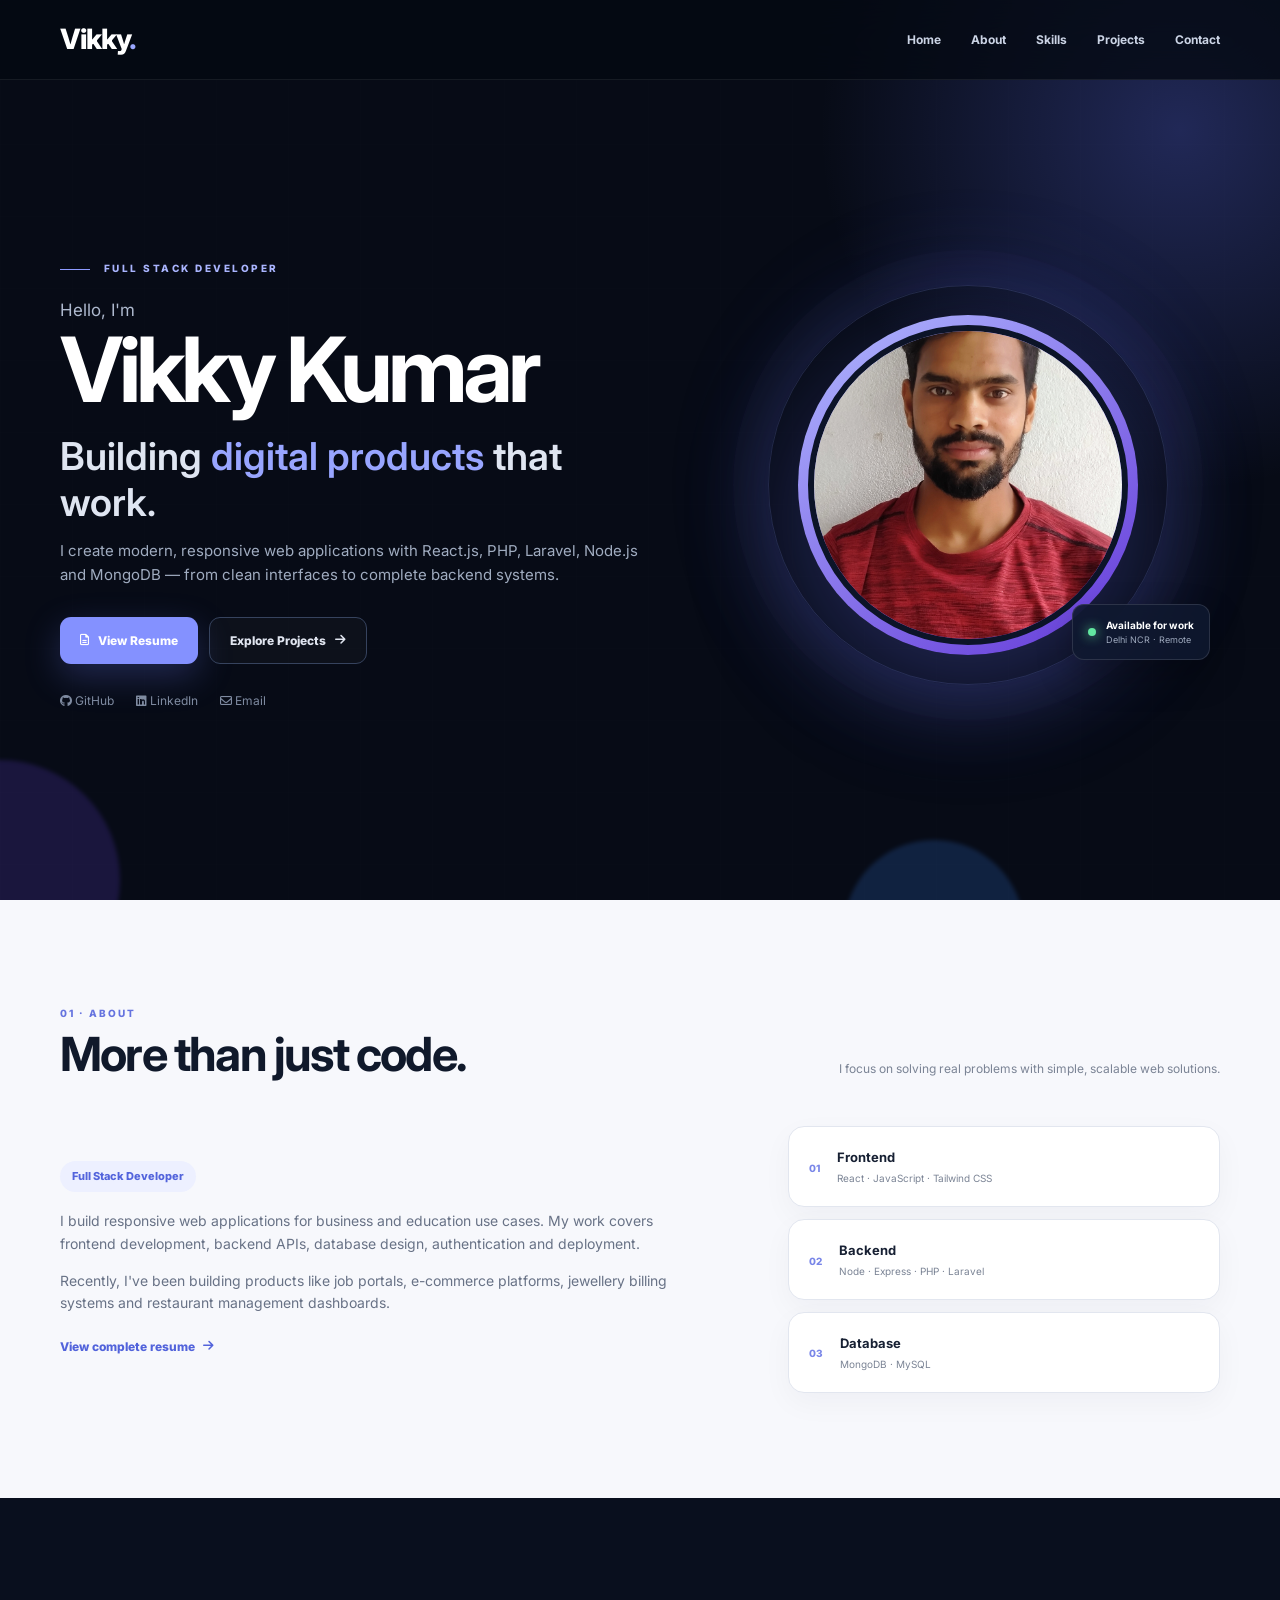
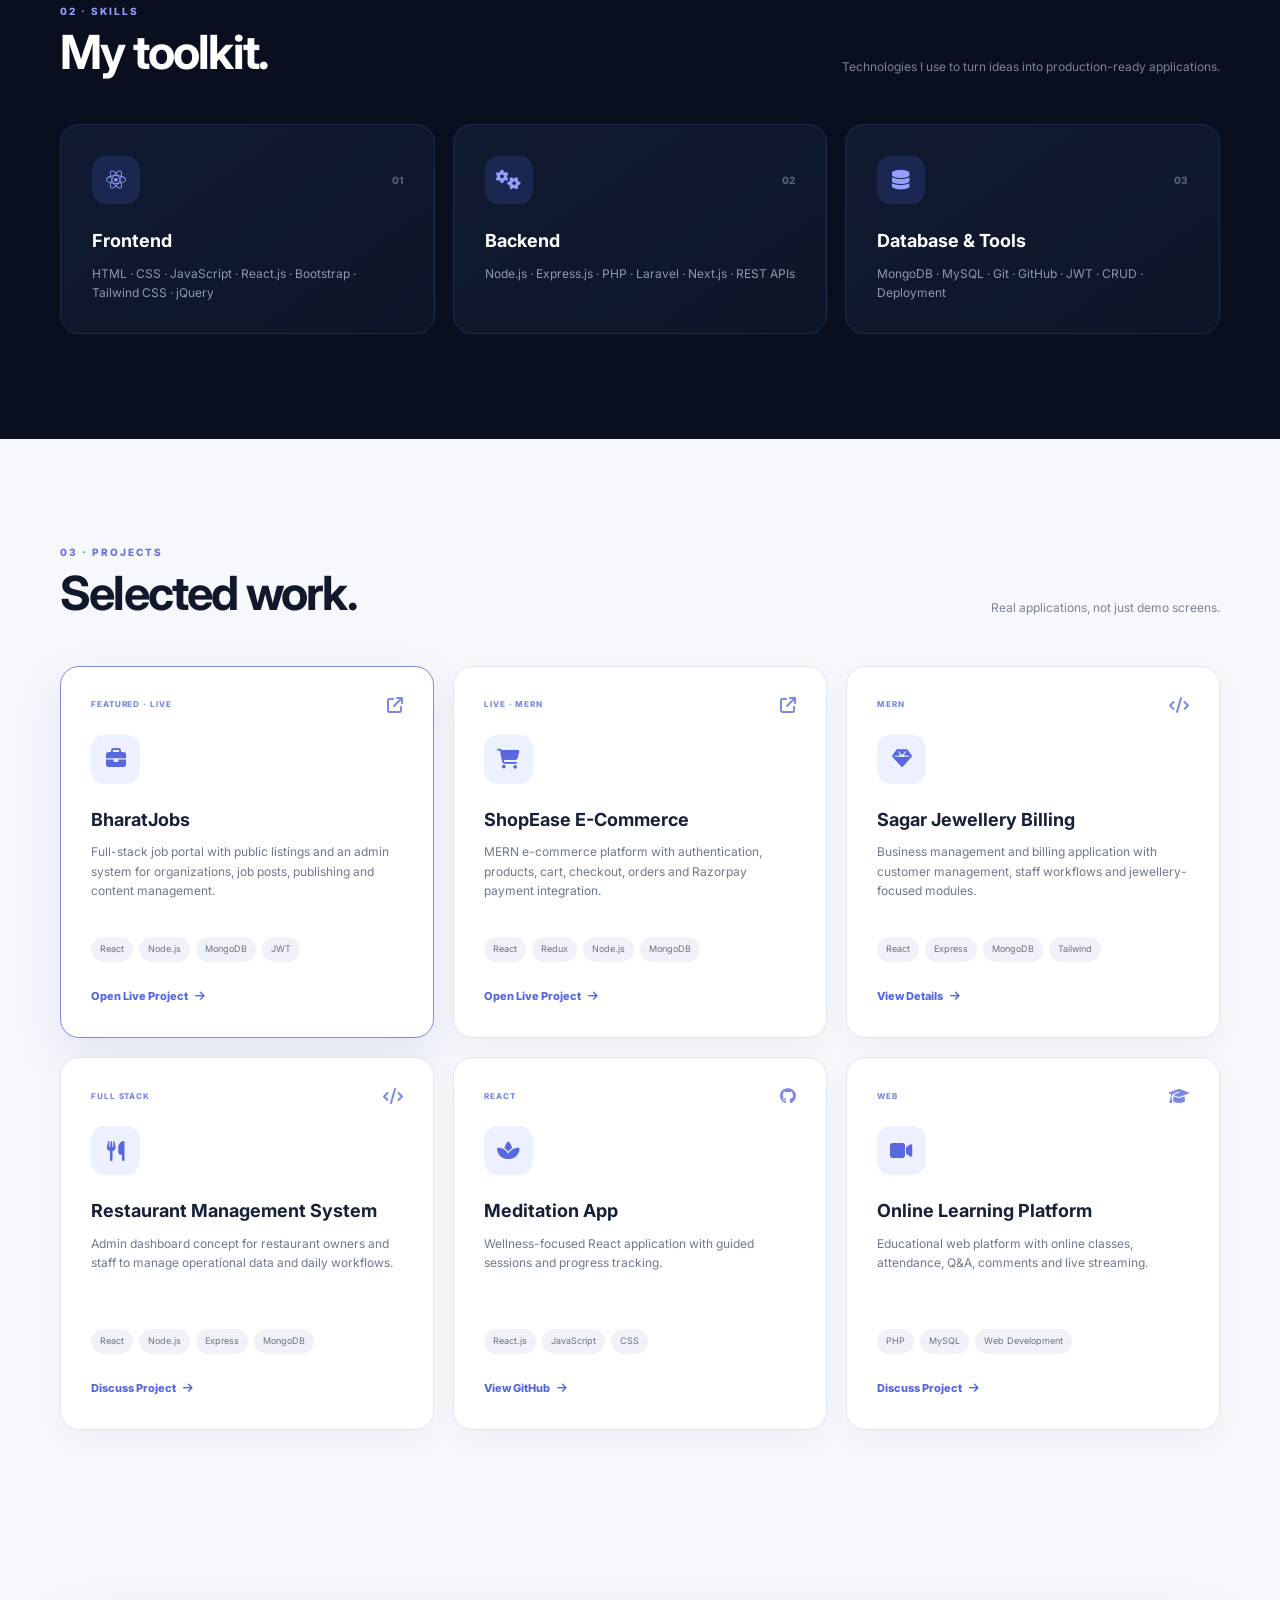
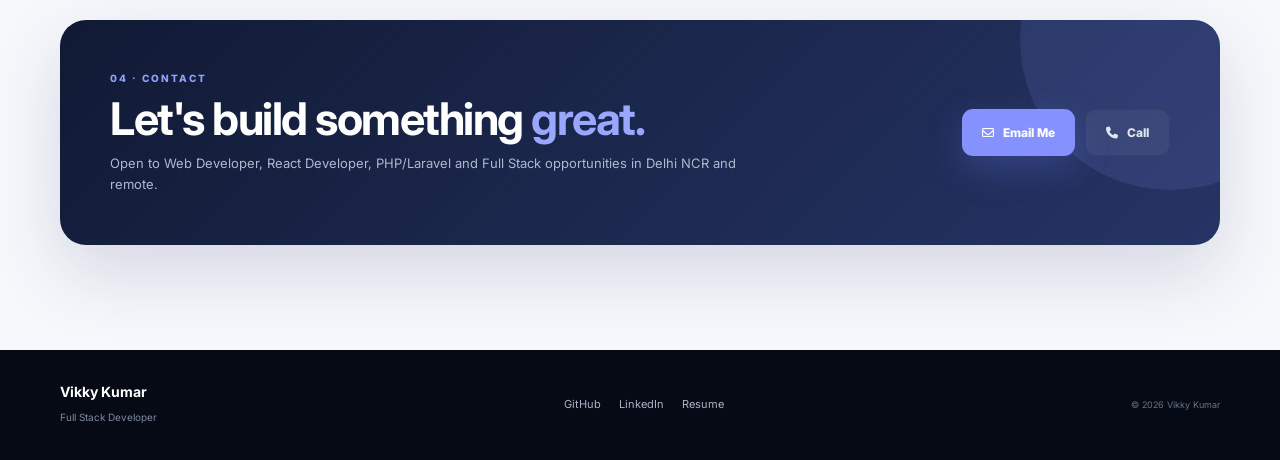
==== commit bca20d16: "Fix portfolio email links with Gmail compose" ====
--- a/index.html
+++ b/index.html
@@ -1,8 +1,8 @@
-<!DOCTYPE html><html lang="en"><head><meta charset="UTF-8"><meta name="viewport" content="width=device-width,initial-scale=1.0"><meta name="description" content="Vikky Kumar - Full Stack Developer"><title>Vikky Kumar | Full Stack Developer</title><link rel="preconnect" href="https://fonts.googleapis.com"><link rel="preconnect" href="https://fonts.gstatic.com" crossorigin><link href="https://fonts.googleapis.com/css2?family=Inter:wght@400;500;600;700;800&display=swap" rel="stylesheet"><link rel="stylesheet" href="https://cdnjs.cloudflare.com/ajax/libs/font-awesome/6.5.2/css/all.min.css"><link rel="stylesheet" href="style.css?v=12"></head><body>
-<header class="navbar"><div class="nav-inner"><a class="logo" href="#home">Vikky<span>.</span></a><button class="menu-toggle" aria-label="Open menu"><i class="fa-solid fa-bars"></i></button><nav class="menu"><a href="#home">Home</a><a href="#about">About</a><a href="#skills">Skills</a><a href="#projects">Projects</a><a href="#contact">Contact</a></nav></div></header>
-<main><section class="hero" id="home"><div class="hero-orb orb-one"></div><div class="hero-orb orb-two"></div><div class="container hero-grid"><div class="hero-copy"><div class="eyebrow"><span></span> FULL STACK DEVELOPER</div><p class="hello">Hello, I'm</p><h1>Vikky Kumar</h1><h2>Building <span>digital products</span> that work.</h2><p class="hero-text">I create modern, responsive web applications with React.js, PHP, Laravel, Node.js and MongoDB — from clean interfaces to complete backend systems.</p><div class="hero-actions"><a class="btn primary" href="resume.html?v=12" target="_blank"><i class="fa-regular fa-file-lines"></i> View Resume</a><a class="btn secondary" href="#projects">Explore Projects <i class="fa-solid fa-arrow-right"></i></a></div><div class="quick-links"><a href="https://github.com/vickypatel88048" target="_blank"><i class="fa-brands fa-github"></i> GitHub</a><a href="https://www.linkedin.com/in/vikky-kumar-9b2692193/" target="_blank"><i class="fa-brands fa-linkedin"></i> LinkedIn</a><a href="mailto:vicky.patel88048@gmail.com"><i class="fa-regular fa-envelope"></i> Email</a></div></div><div class="hero-visual"><div class="image-halo"></div><div class="profile-ring"><img src="images/profile-1.jpg" alt="Vikky Kumar"></div><div class="availability"><span></span><div><strong>Available for work</strong><small>Delhi NCR · Remote</small></div></div></div></div></section>
-<section class="section about" id="about"><div class="container"><div class="section-label">01 · ABOUT</div><div class="section-title-row"><h2>More than just code.</h2><p>I focus on solving real problems with simple, scalable web solutions.</p></div><div class="about-grid"><div class="about-copy"><div class="role">Full Stack Developer</div><p>I build responsive web applications for business and education use cases. My work covers frontend development, backend APIs, database design, authentication and deployment.</p><p>Recently, I've been building products like job portals, e-commerce platforms, jewellery billing systems and restaurant management dashboards.</p><a class="text-link" href="resume.html?v=12" target="_blank">View complete resume <i class="fa-solid fa-arrow-right"></i></a></div><div class="about-side"><div class="mini-card"><span class="num">01</span><div><strong>Frontend</strong><span>React · JavaScript · Tailwind CSS</span></div></div><div class="mini-card"><span class="num">02</span><div><strong>Backend</strong><span>Node · Express · PHP · Laravel</span></div></div><div class="mini-card"><span class="num">03</span><div><strong>Database</strong><span>MongoDB · MySQL</span></div></div></div></div></div></section>
+<!DOCTYPE html><html lang="en"><head><meta charset="UTF-8"><meta name="viewport" content="width=device-width,initial-scale=1.0"><meta name="description" content="Vikky Kumar - Full Stack Developer"><title>Vikky Kumar | Full Stack Developer</title><link rel="preconnect" href="https://fonts.googleapis.com"><link rel="preconnect" href="https://fonts.gstatic.com" crossorigin><link href="https://fonts.googleapis.com/css2?family=Inter:wght@400;500;600;700;800&display=swap" rel="stylesheet"><link rel="stylesheet" href="https://cdnjs.cloudflare.com/ajax/libs/font-awesome/6.5.2/css/all.min.css"><link rel="stylesheet" href="style.css?v=13"></head><body>
+<header class="navbar"><div class="nav-inner"><a class="logo" href="#home">Vikky<span>.</span></a><button class="menu-toggle" aria-label="Open menu"><i class="fa-solid fa-bars"></i></button><nav class="menu"><a href="#home">Home</a><a href="#about">About</a><a href="#skills">Skills</a><a href="#projects">Projects</a><a href="#contact">Contact</a></nav></div></header><main>
+<section class="hero" id="home"><div class="hero-orb orb-one"></div><div class="hero-orb orb-two"></div><div class="container hero-grid"><div class="hero-copy"><div class="eyebrow"><span></span> FULL STACK DEVELOPER</div><p class="hello">Hello, I'm</p><h1>Vikky Kumar</h1><h2>Building <span>digital products</span> that work.</h2><p class="hero-text">I create modern, responsive web applications with React.js, PHP, Laravel, Node.js and MongoDB — from clean interfaces to complete backend systems.</p><div class="hero-actions"><a class="btn primary" href="resume.html?v=13" target="_blank"><i class="fa-regular fa-file-lines"></i> View Resume</a><a class="btn secondary" href="#projects">Explore Projects <i class="fa-solid fa-arrow-right"></i></a></div><div class="quick-links"><a href="https://github.com/vickypatel88048" target="_blank"><i class="fa-brands fa-github"></i> GitHub</a><a href="https://www.linkedin.com/in/vikky-kumar-9b2692193/" target="_blank"><i class="fa-brands fa-linkedin"></i> LinkedIn</a><a href="https://mail.google.com/mail/?view=cm&fs=1&to=vicky.patel88048@gmail.com" target="_blank"><i class="fa-regular fa-envelope"></i> Email</a></div></div><div class="hero-visual"><div class="image-halo"></div><div class="profile-ring"><img src="images/profile-1.jpg" alt="Vikky Kumar"></div><div class="availability"><span></span><div><strong>Available for work</strong><small>Delhi NCR · Remote</small></div></div></div></div></section>
+<section class="section about" id="about"><div class="container"><div class="section-label">01 · ABOUT</div><div class="section-title-row"><h2>More than just code.</h2><p>I focus on solving real problems with simple, scalable web solutions.</p></div><div class="about-grid"><div class="about-copy"><div class="role">Full Stack Developer</div><p>I build responsive web applications for business and education use cases. My work covers frontend development, backend APIs, database design, authentication and deployment.</p><p>Recently, I've been building products like job portals, e-commerce platforms, jewellery billing systems and restaurant management dashboards.</p><a class="text-link" href="resume.html?v=13" target="_blank">View complete resume <i class="fa-solid fa-arrow-right"></i></a></div><div class="about-side"><div class="mini-card"><span class="num">01</span><div><strong>Frontend</strong><span>React · JavaScript · Tailwind CSS</span></div></div><div class="mini-card"><span class="num">02</span><div><strong>Backend</strong><span>Node · Express · PHP · Laravel</span></div></div><div class="mini-card"><span class="num">03</span><div><strong>Database</strong><span>MongoDB · MySQL</span></div></div></div></div></div></section>
 <section class="section dark-section" id="skills"><div class="container"><div class="section-label light-label">02 · SKILLS</div><div class="section-title-row light-title"><h2>My toolkit.</h2><p>Technologies I use to turn ideas into production-ready applications.</p></div><div class="skills-grid"><div class="skill-box"><div class="skill-top"><i class="fa-brands fa-react"></i><span>01</span></div><h3>Frontend</h3><p>HTML · CSS · JavaScript · React.js · Bootstrap · Tailwind CSS · jQuery</p></div><div class="skill-box"><div class="skill-top"><i class="fa-solid fa-gears"></i><span>02</span></div><h3>Backend</h3><p>Node.js · Express.js · PHP · Laravel · Next.js · REST APIs</p></div><div class="skill-box"><div class="skill-top"><i class="fa-solid fa-database"></i><span>03</span></div><h3>Database &amp; Tools</h3><p>MongoDB · MySQL · Git · GitHub · JWT · CRUD · Deployment</p></div></div></div></section>
-<section class="section projects" id="projects"><div class="container"><div class="section-label">03 · PROJECTS</div><div class="section-title-row"><h2>Selected work.</h2><p>Real applications, not just demo screens.</p></div><div class="project-grid"><article class="project-card featured"><div class="project-top"><span>FEATURED · LIVE</span><i class="fa-solid fa-arrow-up-right-from-square"></i></div><div class="project-icon"><i class="fa-solid fa-briefcase"></i></div><h3>BharatJobs</h3><p>Full-stack job portal with public listings and an admin system for organizations, job posts, publishing and content management.</p><div class="tags"><span>React</span><span>Node.js</span><span>MongoDB</span><span>JWT</span></div><a href="https://bharatjob.vercel.app/" target="_blank">Open Live Project <i class="fa-solid fa-arrow-right"></i></a></article><article class="project-card"><div class="project-top"><span>LIVE · MERN</span><i class="fa-solid fa-arrow-up-right-from-square"></i></div><div class="project-icon"><i class="fa-solid fa-cart-shopping"></i></div><h3>ShopEase E-Commerce</h3><p>MERN e-commerce platform with authentication, products, cart, checkout, orders and Razorpay payment integration.</p><div class="tags"><span>React</span><span>Redux</span><span>Node.js</span><span>MongoDB</span></div><a href="https://shopease-mern-git-main-vickypatel88048s-projects.vercel.app/" target="_blank">Open Live Project <i class="fa-solid fa-arrow-right"></i></a></article><article class="project-card"><div class="project-top"><span>MERN</span><i class="fa-solid fa-code"></i></div><div class="project-icon"><i class="fa-solid fa-gem"></i></div><h3>Sagar Jewellery Billing</h3><p>Business management and billing application with customer management, staff workflows and jewellery-focused modules.</p><div class="tags"><span>React</span><span>Express</span><span>MongoDB</span><span>Tailwind</span></div><a href="resume.html?v=12" target="_blank">View Details <i class="fa-solid fa-arrow-right"></i></a></article><article class="project-card"><div class="project-top"><span>FULL STACK</span><i class="fa-solid fa-code"></i></div><div class="project-icon"><i class="fa-solid fa-utensils"></i></div><h3>Restaurant Management System</h3><p>Admin dashboard concept for restaurant owners and staff to manage operational data and daily workflows.</p><div class="tags"><span>React</span><span>Node.js</span><span>Express</span><span>MongoDB</span></div><a href="mailto:vicky.patel88048@gmail.com?subject=Restaurant%20Management%20System">Discuss Project <i class="fa-solid fa-arrow-right"></i></a></article><article class="project-card"><div class="project-top"><span>REACT</span><i class="fa-brands fa-github"></i></div><div class="project-icon"><i class="fa-solid fa-spa"></i></div><h3>Meditation App</h3><p>Wellness-focused React application with guided sessions and progress tracking.</p><div class="tags"><span>React.js</span><span>JavaScript</span><span>CSS</span></div><a href="https://github.com/vickypatel88048/Meditation-App" target="_blank">View GitHub <i class="fa-solid fa-arrow-right"></i></a></article><article class="project-card"><div class="project-top"><span>WEB</span><i class="fa-solid fa-graduation-cap"></i></div><div class="project-icon"><i class="fa-solid fa-video"></i></div><h3>Online Learning Platform</h3><p>Educational web platform with online classes, attendance, Q&amp;A, comments and live streaming.</p><div class="tags"><span>PHP</span><span>MySQL</span><span>Web Development</span></div><a href="mailto:vicky.patel88048@gmail.com?subject=Online%20Learning%20Platform">Discuss Project <i class="fa-solid fa-arrow-right"></i></a></article></div></div></section>
-<section class="section contact" id="contact"><div class="container contact-card"><div><div class="section-label light-label">04 · CONTACT</div><h2>Let's build something <span>great.</span></h2><p>Open to Web Developer, React Developer, PHP/Laravel and Full Stack opportunities in Delhi NCR and remote.</p></div><div class="contact-actions"><a class="btn primary" href="mailto:vicky.patel88048@gmail.com"><i class="fa-regular fa-envelope"></i> Email Me</a><a class="btn secondary" href="tel:8804820605"><i class="fa-solid fa-phone"></i> Call</a></div></div></section></main>
-<footer><div class="container footer-inner"><div><strong>Vikky Kumar</strong><span>Full Stack Developer</span></div><div class="footer-links"><a href="https://github.com/vickypatel88048" target="_blank">GitHub</a><a href="https://www.linkedin.com/in/vikky-kumar-9b2692193/" target="_blank">LinkedIn</a><a href="resume.html?v=12" target="_blank">Resume</a></div><small>© 2026 Vikky Kumar</small></div></footer><script src="script.js"></script></body></html>+<section class="section projects" id="projects"><div class="container"><div class="section-label">03 · PROJECTS</div><div class="section-title-row"><h2>Selected work.</h2><p>Real applications, not just demo screens.</p></div><div class="project-grid"><article class="project-card featured"><div class="project-top"><span>FEATURED · LIVE</span><i class="fa-solid fa-arrow-up-right-from-square"></i></div><div class="project-icon"><i class="fa-solid fa-briefcase"></i></div><h3>BharatJobs</h3><p>Full-stack job portal with public listings and an admin system for organizations, job posts, publishing and content management.</p><div class="tags"><span>React</span><span>Node.js</span><span>MongoDB</span><span>JWT</span></div><a href="https://bharatjob.vercel.app/" target="_blank">Open Live Project <i class="fa-solid fa-arrow-right"></i></a></article><article class="project-card"><div class="project-top"><span>LIVE · MERN</span><i class="fa-solid fa-arrow-up-right-from-square"></i></div><div class="project-icon"><i class="fa-solid fa-cart-shopping"></i></div><h3>ShopEase E-Commerce</h3><p>MERN e-commerce platform with authentication, products, cart, checkout, orders and Razorpay payment integration.</p><div class="tags"><span>React</span><span>Redux</span><span>Node.js</span><span>MongoDB</span></div><a href="https://shopease-mern-git-main-vickypatel88048s-projects.vercel.app/" target="_blank">Open Live Project <i class="fa-solid fa-arrow-right"></i></a></article><article class="project-card"><div class="project-top"><span>MERN</span><i class="fa-solid fa-code"></i></div><div class="project-icon"><i class="fa-solid fa-gem"></i></div><h3>Sagar Jewellery Billing</h3><p>Business management and billing application with customer management, staff workflows and jewellery-focused modules.</p><div class="tags"><span>React</span><span>Express</span><span>MongoDB</span><span>Tailwind</span></div><a href="resume.html?v=13" target="_blank">View Details <i class="fa-solid fa-arrow-right"></i></a></article><article class="project-card"><div class="project-top"><span>FULL STACK</span><i class="fa-solid fa-code"></i></div><div class="project-icon"><i class="fa-solid fa-utensils"></i></div><h3>Restaurant Management System</h3><p>Admin dashboard concept for restaurant owners and staff to manage operational data and daily workflows.</p><div class="tags"><span>React</span><span>Node.js</span><span>Express</span><span>MongoDB</span></div><a href="https://mail.google.com/mail/?view=cm&fs=1&to=vicky.patel88048@gmail.com&su=Restaurant%20Management%20System" target="_blank">Discuss Project <i class="fa-solid fa-arrow-right"></i></a></article><article class="project-card"><div class="project-top"><span>REACT</span><i class="fa-brands fa-github"></i></div><div class="project-icon"><i class="fa-solid fa-spa"></i></div><h3>Meditation App</h3><p>Wellness-focused React application with guided sessions and progress tracking.</p><div class="tags"><span>React.js</span><span>JavaScript</span><span>CSS</span></div><a href="https://github.com/vickypatel88048/Meditation-App" target="_blank">View GitHub <i class="fa-solid fa-arrow-right"></i></a></article><article class="project-card"><div class="project-top"><span>WEB</span><i class="fa-solid fa-graduation-cap"></i></div><div class="project-icon"><i class="fa-solid fa-video"></i></div><h3>Online Learning Platform</h3><p>Educational web platform with online classes, attendance, Q&amp;A, comments and live streaming.</p><div class="tags"><span>PHP</span><span>MySQL</span><span>Web Development</span></div><a href="https://mail.google.com/mail/?view=cm&fs=1&to=vicky.patel88048@gmail.com&su=Online%20Learning%20Platform" target="_blank">Discuss Project <i class="fa-solid fa-arrow-right"></i></a></article></div></div></section>
+<section class="section contact" id="contact"><div class="container contact-card"><div><div class="section-label light-label">04 · CONTACT</div><h2>Let's build something <span>great.</span></h2><p>Open to Web Developer, React Developer, PHP/Laravel and Full Stack opportunities in Delhi NCR and remote.</p></div><div class="contact-actions"><a class="btn primary" href="https://mail.google.com/mail/?view=cm&fs=1&to=vicky.patel88048@gmail.com" target="_blank"><i class="fa-regular fa-envelope"></i> Email Me</a><a class="btn secondary" href="tel:8804820605"><i class="fa-solid fa-phone"></i> Call</a></div></div></section></main>
+<footer><div class="container footer-inner"><div><strong>Vikky Kumar</strong><span>Full Stack Developer</span></div><div class="footer-links"><a href="https://github.com/vickypatel88048" target="_blank">GitHub</a><a href="https://www.linkedin.com/in/vikky-kumar-9b2692193/" target="_blank">LinkedIn</a><a href="resume.html?v=13" target="_blank">Resume</a></div><small>© 2026 Vikky Kumar</small></div></footer><script src="script.js"></script></body></html>
--- a/style.css
+++ b/style.css
@@ -1 +1 @@
-*{margin:0;padding:0;box-sizing:border-box}html{scroll-behavior:smooth}body{font-family:'Inter',sans-serif;color:#172033;background:#f6f7fb;line-height:1.6}a{text-decoration:none;color:inherit}.container{width:min(1160px,92%);margin:auto}.navbar{position:fixed;top:0;left:0;width:100%;z-index:1000;padding:17px 0;background:rgba(5,9,19,.82);backdrop-filter:blur(20px);border-bottom:1px solid rgba(255,255,255,.07)}.nav-inner{width:min(1160px,92%);margin:auto;display:flex;align-items:center;justify-content:space-between}.logo{font-size:28px;font-weight:800;color:#fff}.logo span{color:#9aa7ff}.menu{display:flex;gap:30px}.menu a{font-size:12px;font-weight:700;color:#cbd4e5;transition:.2s}.menu a:hover{color:#a3afff}.menu-toggle{display:none;background:none;border:0;color:#fff;font-size:20px}.hero{min-height:100vh;display:flex;align-items:center;position:relative;overflow:hidden;background:#070c18;color:#fff}.hero:before{content:'';position:absolute;width:680px;height:680px;right:-230px;top:-190px;background:radial-gradient(circle,rgba(105,120,255,.27),transparent 68%);pointer-events:none}.hero:after{content:'';position:absolute;inset:0;opacity:.24;background-image:linear-gradient(rgba(255,255,255,.025) 1px,transparent 1px),linear-gradient(90deg,rgba(255,255,255,.025) 1px,transparent 1px);background-size:70px 70px;pointer-events:none}.hero-grid{display:grid;grid-template-columns:1.15fr .85fr;align-items:center;gap:70px;position:relative;z-index:2;padding-top:65px}.eyebrow{font-size:10px;letter-spacing:2.4px;color:#9daaff;font-weight:800;margin-bottom:20px}.eyebrow span{display:inline-block;width:30px;height:1px;background:#8796ff;vertical-align:middle;margin-right:9px}.hello{font-size:17px;color:#aeb9ce}.hero h1{font-size:clamp(54px,7vw,88px);line-height:.98;letter-spacing:-4px;margin-top:2px}.hero h2{font-size:clamp(24px,3vw,39px);margin:18px 0;font-weight:600;color:#dce3f1}.hero h2 span{color:#9aa7ff}.hero-text{max-width:620px;color:#9faabd;font-size:15px;margin:17px 0 29px}.hero-actions{display:flex;gap:11px;flex-wrap:wrap}.btn{display:inline-flex;align-items:center;gap:9px;padding:12px 20px;border-radius:10px;font-size:12px;font-weight:800;transition:.25s}.btn.primary{background:#8491ff;color:#fff;box-shadow:0 12px 35px rgba(112,127,255,.25)}.btn.primary:hover{transform:translateY(-2px);background:#98a4ff}.btn.secondary{border:1px solid #33415f;color:#dce3f1;background:rgba(255,255,255,.025)}.btn.secondary:hover{border-color:#8592ff}.quick-links{display:flex;gap:22px;margin-top:26px;color:#7f8ba1;font-size:12px}.quick-links a:hover{color:#fff}.hero-card{display:flex;justify-content:center;align-items:center;height:430px}.profile-ring{width:355px;height:355px;padding:11px;border-radius:50%;background:linear-gradient(145deg,#a4afff,#6337d7);box-shadow:0 30px 100px rgba(80,89,190,.34)}.profile-ring img{width:100%;height:100%;object-fit:cover;border-radius:50%;border:6px solid #0d1428}.section{padding:105px 0}.section-head{margin-bottom:46px}.section-head>span,.contact-label{font-size:10px;font-weight:800;letter-spacing:2px;color:#6473e5}.section-head h2{font-size:clamp(30px,4vw,45px);line-height:1.08;letter-spacing:-1.7px;margin-top:9px;color:#101a2d}.about-grid{display:grid;grid-template-columns:1.25fr .75fr;gap:75px;align-items:center}.about-copy .role{display:inline-block;padding:6px 12px;background:#edf0ff;color:#5364dc;border-radius:30px;font-size:11px;font-weight:800;margin-bottom:18px}.about-copy p{font-size:14px;color:#687286;margin-bottom:15px}.stats{display:grid;grid-template-columns:repeat(3,1fr);gap:12px;margin:29px 0}.stats div{padding:18px;border:1px solid #e4e7ef;background:#fff;border-radius:15px}.stats strong{display:block;font-size:24px;color:#17223a}.stats span{display:block;font-size:10px;color:#7b8495;margin-top:3px}.text-link{font-size:12px;font-weight:800;color:#5263db}.about-side{display:grid;gap:13px}.mini-card{display:flex;align-items:center;gap:15px;padding:20px;border:1px solid #e3e6ef;background:#fff;border-radius:16px;box-shadow:0 10px 30px rgba(28,36,62,.04)}.mini-card i{width:44px;height:44px;border-radius:12px;display:grid;place-items:center;background:#edf0ff;color:#5968df}.mini-card strong,.mini-card span{display:block}.mini-card strong{font-size:13px}.mini-card span{font-size:10px;color:#7b8495}.dark-section{background:#090f1e;color:#fff}.section-head.light h2{color:#fff}.section-head.light>span{color:#909cff}.skills-grid{display:grid;grid-template-columns:repeat(3,1fr);gap:18px}.skill-box{padding:31px;border:1px solid #202c46;background:linear-gradient(145deg,#101a30,#0d1629);border-radius:19px;transition:.25s}.skill-box:hover{transform:translateY(-6px);border-color:#6978ed;box-shadow:0 20px 45px rgba(0,0,0,.16)}.skill-box>i{width:48px;height:48px;border-radius:14px;display:grid;place-items:center;background:#1b2750;color:#929fff;font-size:20px;margin-bottom:22px}.skill-box h3{font-size:17px;margin-bottom:8px}.skill-box p{font-size:12px;color:#8d98ad}.projects{background:#f6f7fb}.project-grid{display:grid;grid-template-columns:repeat(3,1fr);gap:19px}.project-card{position:relative;padding:30px;border:1px solid #e1e5ee;background:#fff;border-radius:19px;transition:.25s;box-shadow:0 9px 28px rgba(28,36,62,.035)}.project-card:hover{transform:translateY(-7px);box-shadow:0 22px 45px rgba(28,36,62,.10);border-color:#a5aef0}.project-card.featured{border:1px solid #7f8be7;box-shadow:0 18px 45px rgba(75,88,190,.12)}.project-top{display:flex;justify-content:space-between;align-items:center;color:#7b88e8}.project-badge{font-size:8px;font-weight:800;letter-spacing:.8px;padding:5px 9px;background:#edf0ff;border-radius:20px}.project-icon{width:49px;height:49px;border-radius:14px;display:grid;place-items:center;background:#edf0ff;color:#5968df;font-size:20px;margin:22px 0}.project-card h3{font-size:18px;color:#162139;margin-bottom:8px}.project-card p{font-size:12px;color:#70798b;min-height:78px}.tags{display:flex;gap:6px;flex-wrap:wrap;margin:17px 0 20px}.tags span{font-size:9px;padding:5px 9px;border-radius:20px;background:#f0f2f7;color:#697387}.project-card>a{font-size:11px;color:#5667dd;font-weight:800}.contact{padding-top:85px}.contact-card{display:flex;justify-content:space-between;align-items:center;gap:35px;padding:46px;border-radius:25px;background:linear-gradient(135deg,#101a34,#253364);color:#fff;box-shadow:0 28px 75px rgba(35,45,90,.16)}.contact-card h2{font-size:clamp(29px,4vw,43px);line-height:1.06;margin:8px 0 11px;letter-spacing:-1.3px}.contact-card p{max-width:650px;color:#aeb9ce;font-size:13px}.contact-actions{display:flex;gap:10px;flex-shrink:0}.contact-actions .secondary{background:rgba(255,255,255,.05)}footer{background:#050a14;color:#fff;padding:31px 0}.footer-inner{display:flex;align-items:center;justify-content:space-between;gap:20px}.footer-inner strong{display:block;font-size:14px}.footer-inner span{font-size:10px;color:#7e8ba2}.footer-links{display:flex;gap:18px;font-size:11px;color:#aab4c7}.footer-links a:hover{color:#fff}.footer-inner small{font-size:9px;color:#66738b}@media(max-width:850px){.menu{display:none}.menu.open{display:flex;position:absolute;top:62px;left:4%;width:92%;padding:18px;flex-direction:column;gap:16px;background:#0d1730;border:1px solid #26324e;border-radius:13px}.menu-toggle{display:block}.hero-grid{grid-template-columns:1fr;padding-top:105px;gap:25px}.hero-card{height:270px;order:-1}.profile-ring{width:230px;height:230px}.about-grid{grid-template-columns:1fr;gap:35px}.skills-grid,.project-grid{grid-template-columns:1fr}.contact-card{flex-direction:column;align-items:flex-start}.footer-inner{flex-direction:column;align-items:flex-start}}@media(max-width:520px){.section{padding:75px 0}.hero h1{letter-spacing:-2px}.hero-text{font-size:13px}.stats{grid-template-columns:1fr}.contact-card{padding:29px}.contact-actions{width:100%;flex-wrap:wrap}.footer-links{flex-wrap:wrap}}+*{margin:0;padding:0;box-sizing:border-box}html{scroll-behavior:smooth}body{font-family:'Inter',sans-serif;color:#172033;background:#f7f8fc;line-height:1.6}a{text-decoration:none;color:inherit}.container{width:min(1160px,92%);margin:auto}.navbar{position:fixed;top:0;left:0;width:100%;z-index:1000;padding:17px 0;background:rgba(5,9,18,.78);backdrop-filter:blur(20px);border-bottom:1px solid rgba(255,255,255,.07)}.nav-inner{width:min(1160px,92%);margin:auto;display:flex;align-items:center;justify-content:space-between}.logo{font-size:28px;font-weight:800;color:#fff;letter-spacing:-1px}.logo span{color:#9aa7ff}.menu{display:flex;gap:30px}.menu a{font-size:12px;font-weight:700;color:#cbd4e5;transition:.2s}.menu a:hover{color:#a5b0ff}.menu-toggle{display:none;background:none;border:0;color:#fff;font-size:20px}.hero{min-height:100vh;display:flex;align-items:center;position:relative;overflow:hidden;background:#070b16;color:#fff}.hero:before{content:'';position:absolute;width:760px;height:760px;right:-280px;top:-250px;background:radial-gradient(circle,rgba(100,116,255,.28),transparent 67%)}.hero:after{content:'';position:absolute;inset:0;opacity:.2;background-image:linear-gradient(rgba(255,255,255,.028) 1px,transparent 1px),linear-gradient(90deg,rgba(255,255,255,.028) 1px,transparent 1px);background-size:72px 72px}.hero-orb{position:absolute;border-radius:50%;filter:blur(2px);opacity:.18}.orb-one{width:240px;height:240px;background:#7047ef;left:-120px;bottom:-100px}.orb-two{width:180px;height:180px;background:#3d8bff;right:20%;bottom:-120px}.hero-grid{display:grid;grid-template-columns:1.08fr .92fr;align-items:center;gap:65px;position:relative;z-index:2;padding-top:70px}.eyebrow{font-size:10px;letter-spacing:2.5px;color:#aab5ff;font-weight:800;margin-bottom:21px}.eyebrow span{display:inline-block;width:30px;height:1px;background:#8d9aff;vertical-align:middle;margin-right:9px}.hello{font-size:17px;color:#aeb9ce}.hero h1{font-size:clamp(55px,7.5vw,90px);line-height:.95;letter-spacing:-5px;margin-top:3px}.hero h2{font-size:clamp(25px,3vw,40px);margin:20px 0 14px;font-weight:600;color:#dfe5f1;line-height:1.2}.hero h2 span{color:#98a5ff}.hero-text{max-width:630px;color:#a0acc0;font-size:15px;margin:0 0 30px}.hero-actions{display:flex;gap:11px;flex-wrap:wrap}.btn{display:inline-flex;align-items:center;justify-content:center;gap:9px;padding:13px 20px;border-radius:11px;font-size:12px;font-weight:800;transition:.25s}.btn.primary{background:#8491ff;color:#fff;box-shadow:0 12px 35px rgba(112,127,255,.25)}.btn.primary:hover{transform:translateY(-3px);background:#98a5ff}.btn.secondary{border:1px solid #36435e;color:#e0e5f0;background:rgba(255,255,255,.025)}.btn.secondary:hover{border-color:#8a97ff;transform:translateY(-2px)}.quick-links{display:flex;gap:22px;margin-top:27px;color:#7f8ba1;font-size:12px}.quick-links a:hover{color:#fff}.hero-visual{height:460px;display:flex;align-items:center;justify-content:center;position:relative}.image-halo{position:absolute;width:400px;height:400px;border-radius:50%;border:1px solid rgba(146,158,255,.18);box-shadow:0 0 0 35px rgba(130,145,255,.025),0 0 100px rgba(93,103,230,.22)}.profile-ring{position:relative;width:340px;height:340px;padding:10px;border-radius:50%;background:linear-gradient(145deg,#b0b8ff,#6337d8);box-shadow:0 35px 110px rgba(79,88,190,.38);z-index:2}.profile-ring img{width:100%;height:100%;object-fit:cover;border-radius:50%;border:6px solid #0c1428}.availability{position:absolute;right:10px;bottom:55px;z-index:3;display:flex;align-items:center;gap:10px;padding:12px 15px;background:rgba(15,25,47,.88);border:1px solid rgba(255,255,255,.12);backdrop-filter:blur(16px);border-radius:12px;box-shadow:0 15px 35px rgba(0,0,0,.25)}.availability>span{width:8px;height:8px;border-radius:50%;background:#62e6a0;box-shadow:0 0 12px #62e6a0}.availability strong,.availability small{display:block}.availability strong{font-size:10px}.availability small{font-size:9px;color:#9da8bc}.section{padding:105px 0}.section-label{font-size:10px;font-weight:800;letter-spacing:2px;color:#6573df}.section-title-row{display:flex;align-items:end;justify-content:space-between;gap:40px;margin:8px 0 48px}.section-title-row h2{font-size:clamp(32px,4vw,47px);line-height:1.05;letter-spacing:-1.8px;color:#10192b}.section-title-row p{max-width:390px;font-size:12px;color:#7b8495}.light-label{color:#929fff}.light-title h2{color:#fff}.about-grid{display:grid;grid-template-columns:1.2fr .8fr;gap:80px;align-items:center}.about-copy .role{display:inline-block;padding:7px 12px;background:#edf0ff;color:#5364dc;border-radius:30px;font-size:11px;font-weight:800;margin-bottom:18px}.about-copy p{font-size:14px;color:#687286;margin-bottom:15px;max-width:720px}.text-link{display:inline-flex;align-items:center;gap:8px;font-size:12px;font-weight:800;color:#5263db;margin-top:7px}.about-side{display:grid;gap:12px}.mini-card{display:flex;align-items:center;gap:17px;padding:20px;border:1px solid #e2e6ef;background:#fff;border-radius:16px;box-shadow:0 10px 30px rgba(28,36,62,.04)}.mini-card .num{font-size:10px;font-weight:800;color:#7986e8}.mini-card strong,.mini-card span{display:block}.mini-card strong{font-size:13px}.mini-card span{font-size:10px;color:#7b8495;margin-top:2px}.dark-section{background:#090f1e;color:#fff}.skills-grid{display:grid;grid-template-columns:repeat(3,1fr);gap:18px}.skill-box{padding:31px;border:1px solid #202c46;background:linear-gradient(145deg,#101a30,#0d1629);border-radius:19px;transition:.25s}.skill-box:hover{transform:translateY(-6px);border-color:#6978ed;box-shadow:0 20px 45px rgba(0,0,0,.16)}.skill-top{display:flex;align-items:center;justify-content:space-between;margin-bottom:23px}.skill-box>div i{width:48px;height:48px;border-radius:14px;display:grid;place-items:center;background:#1b2750;color:#929fff;font-size:20px}.skill-top span{font-size:10px;color:#55627e;font-weight:800}.skill-box h3{font-size:18px;margin-bottom:8px}.skill-box p{font-size:12px;color:#8d98ad}.projects{background:#f7f8fc}.project-grid{display:grid;grid-template-columns:repeat(3,1fr);gap:19px}.project-card{position:relative;padding:30px;border:1px solid #e1e5ee;background:#fff;border-radius:19px;transition:.25s;box-shadow:0 9px 28px rgba(28,36,62,.035)}.project-card:hover{transform:translateY(-7px);box-shadow:0 22px 45px rgba(28,36,62,.10);border-color:#a5aef0}.project-card.featured{border:1px solid #7f8be7;box-shadow:0 18px 45px rgba(75,88,190,.12)}.project-top{display:flex;justify-content:space-between;align-items:center;color:#7b88e8}.project-top span{font-size:8px;font-weight:800;letter-spacing:.9px}.project-icon{width:49px;height:49px;border-radius:14px;display:grid;place-items:center;background:#edf0ff;color:#5968df;font-size:20px;margin:22px 0}.project-card h3{font-size:18px;color:#162139;margin-bottom:8px}.project-card p{font-size:12px;color:#70798b;min-height:78px}.tags{display:flex;gap:6px;flex-wrap:wrap;margin:17px 0 20px}.tags span{font-size:9px;padding:5px 9px;border-radius:20px;background:#f0f2f7;color:#697387}.project-card>a{font-size:11px;color:#5667dd;font-weight:800;display:inline-flex;gap:7px;align-items:center}.contact{padding-top:85px}.contact-card{display:flex;justify-content:space-between;align-items:center;gap:35px;padding:50px;border-radius:26px;background:linear-gradient(135deg,#101a34,#263465);color:#fff;box-shadow:0 28px 75px rgba(35,45,90,.16);position:relative;overflow:hidden}.contact-card:after{content:'';position:absolute;width:300px;height:300px;border-radius:50%;right:-100px;top:-130px;background:rgba(140,153,255,.12)}.contact-card>div{position:relative;z-index:1}.contact-card h2{font-size:clamp(30px,4vw,45px);line-height:1.05;margin:9px 0 11px;letter-spacing:-1.5px}.contact-card h2 span{color:#9aa7ff}.contact-card p{max-width:650px;color:#aeb9ce;font-size:13px}.contact-actions{display:flex;gap:10px;flex-shrink:0;position:relative;z-index:2}.contact-actions .secondary{background:rgba(255,255,255,.05)}footer{background:#050a14;color:#fff;padding:31px 0}.footer-inner{display:flex;align-items:center;justify-content:space-between;gap:20px}.footer-inner strong{display:block;font-size:14px}.footer-inner span{font-size:10px;color:#7e8ba2}.footer-links{display:flex;gap:18px;font-size:11px;color:#aab4c7}.footer-links a:hover{color:#fff}.footer-inner small{font-size:9px;color:#66738b}@media(max-width:850px){.menu{display:none}.menu.open{display:flex;position:absolute;top:62px;left:4%;width:92%;padding:18px;flex-direction:column;gap:16px;background:#0d1730;border:1px solid #26324e;border-radius:13px}.menu-toggle{display:block}.hero-grid{grid-template-columns:1fr;padding-top:100px;gap:20px}.hero-visual{height:300px;order:-1}.profile-ring{width:230px;height:230px}.image-halo{width:275px;height:275px}.availability{right:7%;bottom:5px}.section-title-row{display:block}.section-title-row p{margin-top:12px}.about-grid{grid-template-columns:1fr;gap:35px}.skills-grid,.project-grid{grid-template-columns:1fr}.contact-card{flex-direction:column;align-items:flex-start}.footer-inner{flex-direction:column;align-items:flex-start}}@media(max-width:520px){.section{padding:75px 0}.hero h1{letter-spacing:-2px}.hero-text{font-size:13px}.quick-links{gap:14px;flex-wrap:wrap}.contact-card{padding:30px}.contact-actions{width:100%;flex-wrap:wrap}.footer-links{flex-wrap:wrap}}
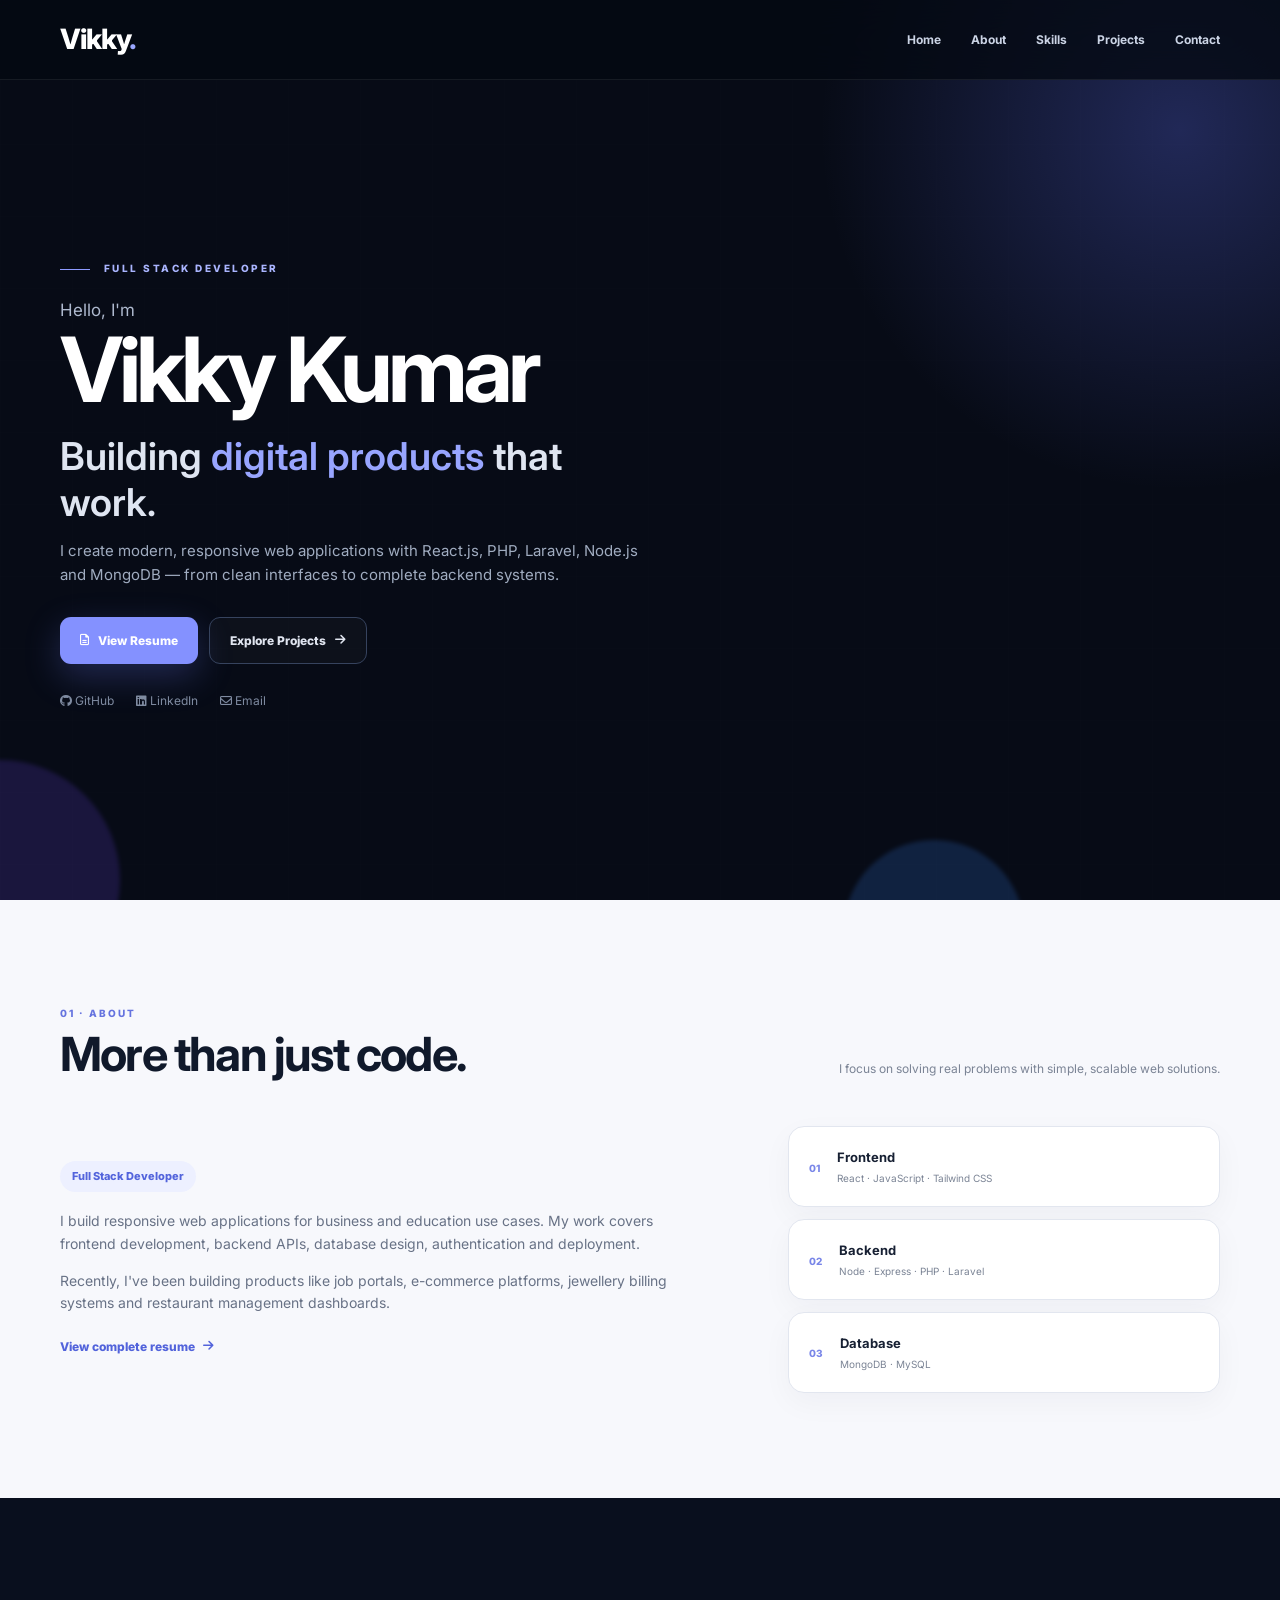
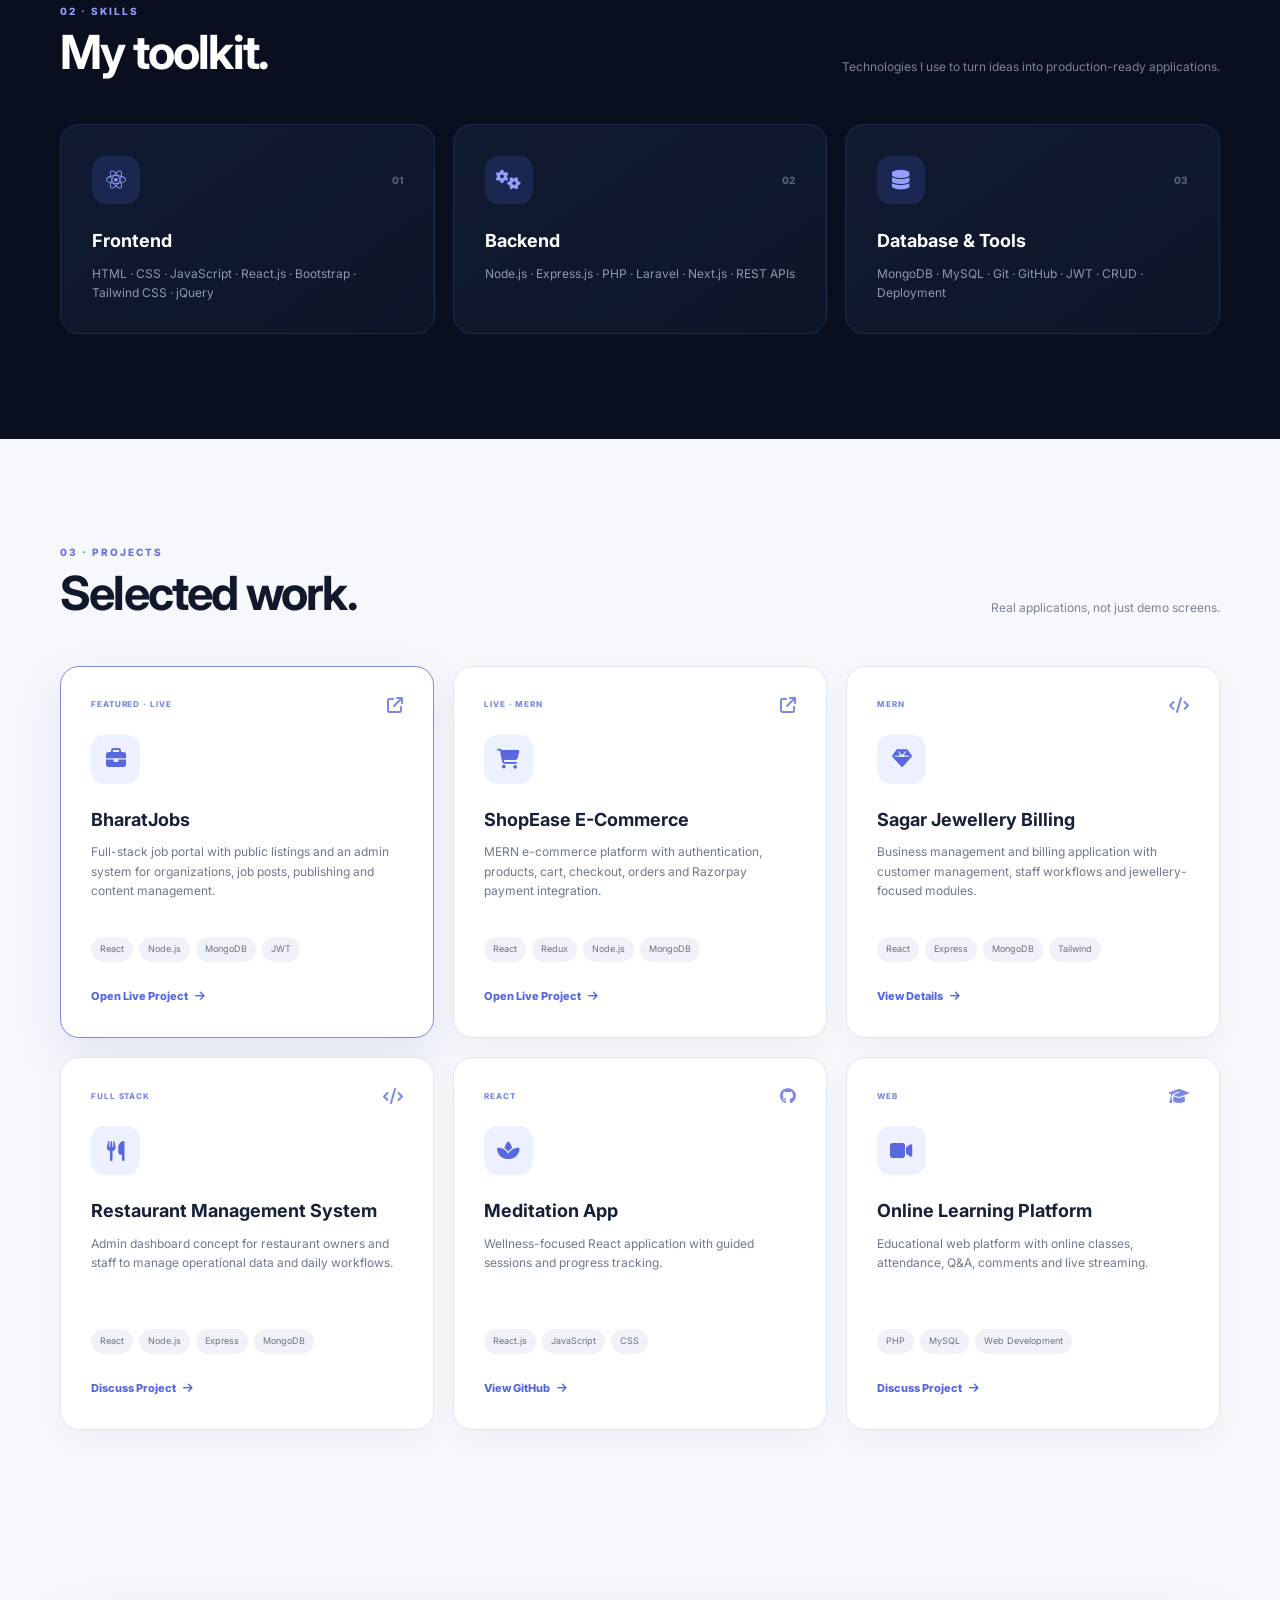
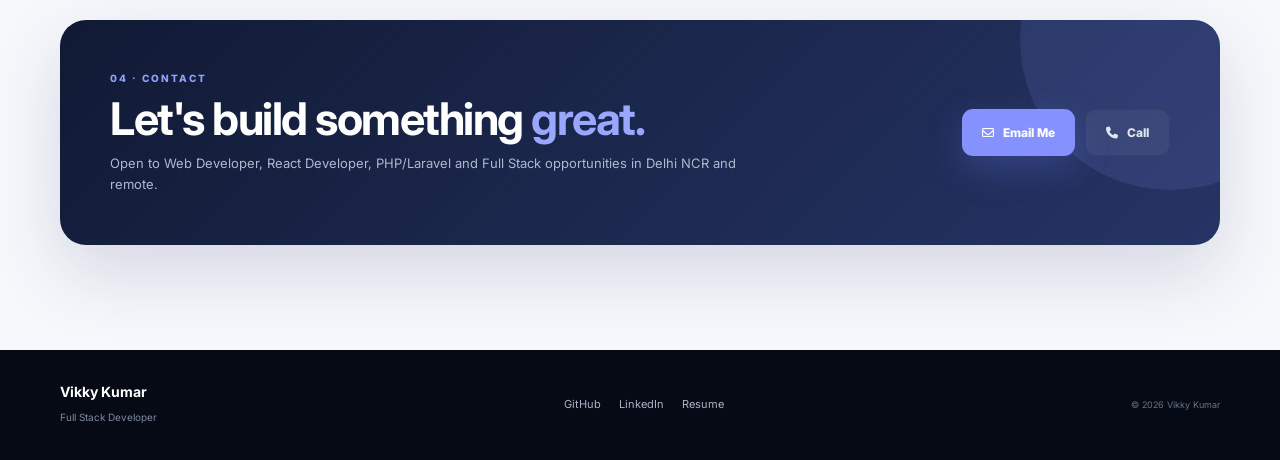
==== commit 3cc2135e: "Remove profile image from hero" ====
--- a/index.html
+++ b/index.html
@@ -1,6 +1,6 @@
 <!DOCTYPE html><html lang="en"><head><meta charset="UTF-8"><meta name="viewport" content="width=device-width,initial-scale=1.0"><meta name="description" content="Vikky Kumar - Full Stack Developer"><title>Vikky Kumar | Full Stack Developer</title><link rel="preconnect" href="https://fonts.googleapis.com"><link rel="preconnect" href="https://fonts.gstatic.com" crossorigin><link href="https://fonts.googleapis.com/css2?family=Inter:wght@400;500;600;700;800&display=swap" rel="stylesheet"><link rel="stylesheet" href="https://cdnjs.cloudflare.com/ajax/libs/font-awesome/6.5.2/css/all.min.css"><link rel="stylesheet" href="style.css?v=13"></head><body>
 <header class="navbar"><div class="nav-inner"><a class="logo" href="#home">Vikky<span>.</span></a><button class="menu-toggle" aria-label="Open menu"><i class="fa-solid fa-bars"></i></button><nav class="menu"><a href="#home">Home</a><a href="#about">About</a><a href="#skills">Skills</a><a href="#projects">Projects</a><a href="#contact">Contact</a></nav></div></header><main>
-<section class="hero" id="home"><div class="hero-orb orb-one"></div><div class="hero-orb orb-two"></div><div class="container hero-grid"><div class="hero-copy"><div class="eyebrow"><span></span> FULL STACK DEVELOPER</div><p class="hello">Hello, I'm</p><h1>Vikky Kumar</h1><h2>Building <span>digital products</span> that work.</h2><p class="hero-text">I create modern, responsive web applications with React.js, PHP, Laravel, Node.js and MongoDB — from clean interfaces to complete backend systems.</p><div class="hero-actions"><a class="btn primary" href="resume.html?v=13" target="_blank"><i class="fa-regular fa-file-lines"></i> View Resume</a><a class="btn secondary" href="#projects">Explore Projects <i class="fa-solid fa-arrow-right"></i></a></div><div class="quick-links"><a href="https://github.com/vickypatel88048" target="_blank"><i class="fa-brands fa-github"></i> GitHub</a><a href="https://www.linkedin.com/in/vikky-kumar-9b2692193/" target="_blank"><i class="fa-brands fa-linkedin"></i> LinkedIn</a><a href="https://mail.google.com/mail/?view=cm&fs=1&to=vicky.patel88048@gmail.com" target="_blank"><i class="fa-regular fa-envelope"></i> Email</a></div></div><div class="hero-visual"><div class="image-halo"></div><div class="profile-ring"><img src="images/profile-1.jpg" alt="Vikky Kumar"></div><div class="availability"><span></span><div><strong>Available for work</strong><small>Delhi NCR · Remote</small></div></div></div></div></section>
+<section class="hero" id="home"><div class="hero-orb orb-one"></div><div class="hero-orb orb-two"></div><div class="container hero-grid"><div class="hero-copy"><div class="eyebrow"><span></span> FULL STACK DEVELOPER</div><p class="hello">Hello, I'm</p><h1>Vikky Kumar</h1><h2>Building <span>digital products</span> that work.</h2><p class="hero-text">I create modern, responsive web applications with React.js, PHP, Laravel, Node.js and MongoDB — from clean interfaces to complete backend systems.</p><div class="hero-actions"><a class="btn primary" href="resume.html?v=13" target="_blank"><i class="fa-regular fa-file-lines"></i> View Resume</a><a class="btn secondary" href="#projects">Explore Projects <i class="fa-solid fa-arrow-right"></i></a></div><div class="quick-links"><a href="https://github.com/vickypatel88048" target="_blank"><i class="fa-brands fa-github"></i> GitHub</a><a href="https://www.linkedin.com/in/vikky-kumar-9b2692193/" target="_blank"><i class="fa-brands fa-linkedin"></i> LinkedIn</a><a href="https://mail.google.com/mail/?view=cm&fs=1&to=vicky.patel88048@gmail.com" target="_blank"><i class="fa-regular fa-envelope"></i> Email</a></div></div></div></section>
 <section class="section about" id="about"><div class="container"><div class="section-label">01 · ABOUT</div><div class="section-title-row"><h2>More than just code.</h2><p>I focus on solving real problems with simple, scalable web solutions.</p></div><div class="about-grid"><div class="about-copy"><div class="role">Full Stack Developer</div><p>I build responsive web applications for business and education use cases. My work covers frontend development, backend APIs, database design, authentication and deployment.</p><p>Recently, I've been building products like job portals, e-commerce platforms, jewellery billing systems and restaurant management dashboards.</p><a class="text-link" href="resume.html?v=13" target="_blank">View complete resume <i class="fa-solid fa-arrow-right"></i></a></div><div class="about-side"><div class="mini-card"><span class="num">01</span><div><strong>Frontend</strong><span>React · JavaScript · Tailwind CSS</span></div></div><div class="mini-card"><span class="num">02</span><div><strong>Backend</strong><span>Node · Express · PHP · Laravel</span></div></div><div class="mini-card"><span class="num">03</span><div><strong>Database</strong><span>MongoDB · MySQL</span></div></div></div></div></div></section>
 <section class="section dark-section" id="skills"><div class="container"><div class="section-label light-label">02 · SKILLS</div><div class="section-title-row light-title"><h2>My toolkit.</h2><p>Technologies I use to turn ideas into production-ready applications.</p></div><div class="skills-grid"><div class="skill-box"><div class="skill-top"><i class="fa-brands fa-react"></i><span>01</span></div><h3>Frontend</h3><p>HTML · CSS · JavaScript · React.js · Bootstrap · Tailwind CSS · jQuery</p></div><div class="skill-box"><div class="skill-top"><i class="fa-solid fa-gears"></i><span>02</span></div><h3>Backend</h3><p>Node.js · Express.js · PHP · Laravel · Next.js · REST APIs</p></div><div class="skill-box"><div class="skill-top"><i class="fa-solid fa-database"></i><span>03</span></div><h3>Database &amp; Tools</h3><p>MongoDB · MySQL · Git · GitHub · JWT · CRUD · Deployment</p></div></div></div></section>
 <section class="section projects" id="projects"><div class="container"><div class="section-label">03 · PROJECTS</div><div class="section-title-row"><h2>Selected work.</h2><p>Real applications, not just demo screens.</p></div><div class="project-grid"><article class="project-card featured"><div class="project-top"><span>FEATURED · LIVE</span><i class="fa-solid fa-arrow-up-right-from-square"></i></div><div class="project-icon"><i class="fa-solid fa-briefcase"></i></div><h3>BharatJobs</h3><p>Full-stack job portal with public listings and an admin system for organizations, job posts, publishing and content management.</p><div class="tags"><span>React</span><span>Node.js</span><span>MongoDB</span><span>JWT</span></div><a href="https://bharatjob.vercel.app/" target="_blank">Open Live Project <i class="fa-solid fa-arrow-right"></i></a></article><article class="project-card"><div class="project-top"><span>LIVE · MERN</span><i class="fa-solid fa-arrow-up-right-from-square"></i></div><div class="project-icon"><i class="fa-solid fa-cart-shopping"></i></div><h3>ShopEase E-Commerce</h3><p>MERN e-commerce platform with authentication, products, cart, checkout, orders and Razorpay payment integration.</p><div class="tags"><span>React</span><span>Redux</span><span>Node.js</span><span>MongoDB</span></div><a href="https://shopease-mern-git-main-vickypatel88048s-projects.vercel.app/" target="_blank">Open Live Project <i class="fa-solid fa-arrow-right"></i></a></article><article class="project-card"><div class="project-top"><span>MERN</span><i class="fa-solid fa-code"></i></div><div class="project-icon"><i class="fa-solid fa-gem"></i></div><h3>Sagar Jewellery Billing</h3><p>Business management and billing application with customer management, staff workflows and jewellery-focused modules.</p><div class="tags"><span>React</span><span>Express</span><span>MongoDB</span><span>Tailwind</span></div><a href="resume.html?v=13" target="_blank">View Details <i class="fa-solid fa-arrow-right"></i></a></article><article class="project-card"><div class="project-top"><span>FULL STACK</span><i class="fa-solid fa-code"></i></div><div class="project-icon"><i class="fa-solid fa-utensils"></i></div><h3>Restaurant Management System</h3><p>Admin dashboard concept for restaurant owners and staff to manage operational data and daily workflows.</p><div class="tags"><span>React</span><span>Node.js</span><span>Express</span><span>MongoDB</span></div><a href="https://mail.google.com/mail/?view=cm&fs=1&to=vicky.patel88048@gmail.com&su=Restaurant%20Management%20System" target="_blank">Discuss Project <i class="fa-solid fa-arrow-right"></i></a></article><article class="project-card"><div class="project-top"><span>REACT</span><i class="fa-brands fa-github"></i></div><div class="project-icon"><i class="fa-solid fa-spa"></i></div><h3>Meditation App</h3><p>Wellness-focused React application with guided sessions and progress tracking.</p><div class="tags"><span>React.js</span><span>JavaScript</span><span>CSS</span></div><a href="https://github.com/vickypatel88048/Meditation-App" target="_blank">View GitHub <i class="fa-solid fa-arrow-right"></i></a></article><article class="project-card"><div class="project-top"><span>WEB</span><i class="fa-solid fa-graduation-cap"></i></div><div class="project-icon"><i class="fa-solid fa-video"></i></div><h3>Online Learning Platform</h3><p>Educational web platform with online classes, attendance, Q&amp;A, comments and live streaming.</p><div class="tags"><span>PHP</span><span>MySQL</span><span>Web Development</span></div><a href="https://mail.google.com/mail/?view=cm&fs=1&to=vicky.patel88048@gmail.com&su=Online%20Learning%20Platform" target="_blank">Discuss Project <i class="fa-solid fa-arrow-right"></i></a></article></div></div></section>
--- a/style.css
+++ b/style.css
@@ -1 +1 @@
-*{margin:0;padding:0;box-sizing:border-box}html{scroll-behavior:smooth}body{font-family:'Inter',sans-serif;color:#172033;background:#f7f8fc;line-height:1.6}a{text-decoration:none;color:inherit}.container{width:min(1160px,92%);margin:auto}.navbar{position:fixed;top:0;left:0;width:100%;z-index:1000;padding:17px 0;background:rgba(5,9,18,.78);backdrop-filter:blur(20px);border-bottom:1px solid rgba(255,255,255,.07)}.nav-inner{width:min(1160px,92%);margin:auto;display:flex;align-items:center;justify-content:space-between}.logo{font-size:28px;font-weight:800;color:#fff;letter-spacing:-1px}.logo span{color:#9aa7ff}.menu{display:flex;gap:30px}.menu a{font-size:12px;font-weight:700;color:#cbd4e5;transition:.2s}.menu a:hover{color:#a5b0ff}.menu-toggle{display:none;background:none;border:0;color:#fff;font-size:20px}.hero{min-height:100vh;display:flex;align-items:center;position:relative;overflow:hidden;background:#070b16;color:#fff}.hero:before{content:'';position:absolute;width:760px;height:760px;right:-280px;top:-250px;background:radial-gradient(circle,rgba(100,116,255,.28),transparent 67%)}.hero:after{content:'';position:absolute;inset:0;opacity:.2;background-image:linear-gradient(rgba(255,255,255,.028) 1px,transparent 1px),linear-gradient(90deg,rgba(255,255,255,.028) 1px,transparent 1px);background-size:72px 72px}.hero-orb{position:absolute;border-radius:50%;filter:blur(2px);opacity:.18}.orb-one{width:240px;height:240px;background:#7047ef;left:-120px;bottom:-100px}.orb-two{width:180px;height:180px;background:#3d8bff;right:20%;bottom:-120px}.hero-grid{display:grid;grid-template-columns:1.08fr .92fr;align-items:center;gap:65px;position:relative;z-index:2;padding-top:70px}.eyebrow{font-size:10px;letter-spacing:2.5px;color:#aab5ff;font-weight:800;margin-bottom:21px}.eyebrow span{display:inline-block;width:30px;height:1px;background:#8d9aff;vertical-align:middle;margin-right:9px}.hello{font-size:17px;color:#aeb9ce}.hero h1{font-size:clamp(55px,7.5vw,90px);line-height:.95;letter-spacing:-5px;margin-top:3px}.hero h2{font-size:clamp(25px,3vw,40px);margin:20px 0 14px;font-weight:600;color:#dfe5f1;line-height:1.2}.hero h2 span{color:#98a5ff}.hero-text{max-width:630px;color:#a0acc0;font-size:15px;margin:0 0 30px}.hero-actions{display:flex;gap:11px;flex-wrap:wrap}.btn{display:inline-flex;align-items:center;justify-content:center;gap:9px;padding:13px 20px;border-radius:11px;font-size:12px;font-weight:800;transition:.25s}.btn.primary{background:#8491ff;color:#fff;box-shadow:0 12px 35px rgba(112,127,255,.25)}.btn.primary:hover{transform:translateY(-3px);background:#98a5ff}.btn.secondary{border:1px solid #36435e;color:#e0e5f0;background:rgba(255,255,255,.025)}.btn.secondary:hover{border-color:#8a97ff;transform:translateY(-2px)}.quick-links{display:flex;gap:22px;margin-top:27px;color:#7f8ba1;font-size:12px}.quick-links a:hover{color:#fff}.hero-visual{height:460px;display:flex;align-items:center;justify-content:center;position:relative}.image-halo{position:absolute;width:400px;height:400px;border-radius:50%;border:1px solid rgba(146,158,255,.18);box-shadow:0 0 0 35px rgba(130,145,255,.025),0 0 100px rgba(93,103,230,.22)}.profile-ring{position:relative;width:340px;height:340px;padding:10px;border-radius:50%;background:linear-gradient(145deg,#b0b8ff,#6337d8);box-shadow:0 35px 110px rgba(79,88,190,.38);z-index:2}.profile-ring img{width:100%;height:100%;object-fit:cover;border-radius:50%;border:6px solid #0c1428}.availability{position:absolute;right:10px;bottom:55px;z-index:3;display:flex;align-items:center;gap:10px;padding:12px 15px;background:rgba(15,25,47,.88);border:1px solid rgba(255,255,255,.12);backdrop-filter:blur(16px);border-radius:12px;box-shadow:0 15px 35px rgba(0,0,0,.25)}.availability>span{width:8px;height:8px;border-radius:50%;background:#62e6a0;box-shadow:0 0 12px #62e6a0}.availability strong,.availability small{display:block}.availability strong{font-size:10px}.availability small{font-size:9px;color:#9da8bc}.section{padding:105px 0}.section-label{font-size:10px;font-weight:800;letter-spacing:2px;color:#6573df}.section-title-row{display:flex;align-items:end;justify-content:space-between;gap:40px;margin:8px 0 48px}.section-title-row h2{font-size:clamp(32px,4vw,47px);line-height:1.05;letter-spacing:-1.8px;color:#10192b}.section-title-row p{max-width:390px;font-size:12px;color:#7b8495}.light-label{color:#929fff}.light-title h2{color:#fff}.about-grid{display:grid;grid-template-columns:1.2fr .8fr;gap:80px;align-items:center}.about-copy .role{display:inline-block;padding:7px 12px;background:#edf0ff;color:#5364dc;border-radius:30px;font-size:11px;font-weight:800;margin-bottom:18px}.about-copy p{font-size:14px;color:#687286;margin-bottom:15px;max-width:720px}.text-link{display:inline-flex;align-items:center;gap:8px;font-size:12px;font-weight:800;color:#5263db;margin-top:7px}.about-side{display:grid;gap:12px}.mini-card{display:flex;align-items:center;gap:17px;padding:20px;border:1px solid #e2e6ef;background:#fff;border-radius:16px;box-shadow:0 10px 30px rgba(28,36,62,.04)}.mini-card .num{font-size:10px;font-weight:800;color:#7986e8}.mini-card strong,.mini-card span{display:block}.mini-card strong{font-size:13px}.mini-card span{font-size:10px;color:#7b8495;margin-top:2px}.dark-section{background:#090f1e;color:#fff}.skills-grid{display:grid;grid-template-columns:repeat(3,1fr);gap:18px}.skill-box{padding:31px;border:1px solid #202c46;background:linear-gradient(145deg,#101a30,#0d1629);border-radius:19px;transition:.25s}.skill-box:hover{transform:translateY(-6px);border-color:#6978ed;box-shadow:0 20px 45px rgba(0,0,0,.16)}.skill-top{display:flex;align-items:center;justify-content:space-between;margin-bottom:23px}.skill-box>div i{width:48px;height:48px;border-radius:14px;display:grid;place-items:center;background:#1b2750;color:#929fff;font-size:20px}.skill-top span{font-size:10px;color:#55627e;font-weight:800}.skill-box h3{font-size:18px;margin-bottom:8px}.skill-box p{font-size:12px;color:#8d98ad}.projects{background:#f7f8fc}.project-grid{display:grid;grid-template-columns:repeat(3,1fr);gap:19px}.project-card{position:relative;padding:30px;border:1px solid #e1e5ee;background:#fff;border-radius:19px;transition:.25s;box-shadow:0 9px 28px rgba(28,36,62,.035)}.project-card:hover{transform:translateY(-7px);box-shadow:0 22px 45px rgba(28,36,62,.10);border-color:#a5aef0}.project-card.featured{border:1px solid #7f8be7;box-shadow:0 18px 45px rgba(75,88,190,.12)}.project-top{display:flex;justify-content:space-between;align-items:center;color:#7b88e8}.project-top span{font-size:8px;font-weight:800;letter-spacing:.9px}.project-icon{width:49px;height:49px;border-radius:14px;display:grid;place-items:center;background:#edf0ff;color:#5968df;font-size:20px;margin:22px 0}.project-card h3{font-size:18px;color:#162139;margin-bottom:8px}.project-card p{font-size:12px;color:#70798b;min-height:78px}.tags{display:flex;gap:6px;flex-wrap:wrap;margin:17px 0 20px}.tags span{font-size:9px;padding:5px 9px;border-radius:20px;background:#f0f2f7;color:#697387}.project-card>a{font-size:11px;color:#5667dd;font-weight:800;display:inline-flex;gap:7px;align-items:center}.contact{padding-top:85px}.contact-card{display:flex;justify-content:space-between;align-items:center;gap:35px;padding:50px;border-radius:26px;background:linear-gradient(135deg,#101a34,#263465);color:#fff;box-shadow:0 28px 75px rgba(35,45,90,.16);position:relative;overflow:hidden}.contact-card:after{content:'';position:absolute;width:300px;height:300px;border-radius:50%;right:-100px;top:-130px;background:rgba(140,153,255,.12)}.contact-card>div{position:relative;z-index:1}.contact-card h2{font-size:clamp(30px,4vw,45px);line-height:1.05;margin:9px 0 11px;letter-spacing:-1.5px}.contact-card h2 span{color:#9aa7ff}.contact-card p{max-width:650px;color:#aeb9ce;font-size:13px}.contact-actions{display:flex;gap:10px;flex-shrink:0;position:relative;z-index:2}.contact-actions .secondary{background:rgba(255,255,255,.05)}footer{background:#050a14;color:#fff;padding:31px 0}.footer-inner{display:flex;align-items:center;justify-content:space-between;gap:20px}.footer-inner strong{display:block;font-size:14px}.footer-inner span{font-size:10px;color:#7e8ba2}.footer-links{display:flex;gap:18px;font-size:11px;color:#aab4c7}.footer-links a:hover{color:#fff}.footer-inner small{font-size:9px;color:#66738b}@media(max-width:850px){.menu{display:none}.menu.open{display:flex;position:absolute;top:62px;left:4%;width:92%;padding:18px;flex-direction:column;gap:16px;background:#0d1730;border:1px solid #26324e;border-radius:13px}.menu-toggle{display:block}.hero-grid{grid-template-columns:1fr;padding-top:100px;gap:20px}.hero-visual{height:300px;order:-1}.profile-ring{width:230px;height:230px}.image-halo{width:275px;height:275px}.availability{right:7%;bottom:5px}.section-title-row{display:block}.section-title-row p{margin-top:12px}.about-grid{grid-template-columns:1fr;gap:35px}.skills-grid,.project-grid{grid-template-columns:1fr}.contact-card{flex-direction:column;align-items:flex-start}.footer-inner{flex-direction:column;align-items:flex-start}}@media(max-width:520px){.section{padding:75px 0}.hero h1{letter-spacing:-2px}.hero-text{font-size:13px}.quick-links{gap:14px;flex-wrap:wrap}.contact-card{padding:30px}.contact-actions{width:100%;flex-wrap:wrap}.footer-links{flex-wrap:wrap}}+*{margin:0;padding:0;box-sizing:border-box}html{scroll-behavior:smooth}body{font-family:'Inter',sans-serif;color:#172033;background:#f7f8fc;line-height:1.6}a{text-decoration:none;color:inherit}.container{width:min(1160px,92%);margin:auto}.navbar{position:fixed;top:0;left:0;width:100%;z-index:1000;padding:17px 0;background:rgba(5,9,18,.78);backdrop-filter:blur(20px);border-bottom:1px solid rgba(255,255,255,.07)}.nav-inner{width:min(1160px,92%);margin:auto;display:flex;align-items:center;justify-content:space-between}.logo{font-size:28px;font-weight:800;color:#fff;letter-spacing:-1px}.logo span{color:#9aa7ff}.menu{display:flex;gap:30px}.menu a{font-size:12px;font-weight:700;color:#cbd4e5;transition:.2s}.menu a:hover{color:#a5b0ff}.menu-toggle{display:none;background:none;border:0;color:#fff;font-size:20px}.hero{min-height:100vh;display:flex;align-items:center;position:relative;overflow:hidden;background:#070b16;color:#fff}.hero:before{content:'';position:absolute;width:760px;height:760px;right:-280px;top:-250px;background:radial-gradient(circle,rgba(100,116,255,.28),transparent 67%)}.hero:after{content:'';position:absolute;inset:0;opacity:.2;background-image:linear-gradient(rgba(255,255,255,.028) 1px,transparent 1px),linear-gradient(90deg,rgba(255,255,255,.028) 1px,transparent 1px);background-size:72px 72px}.hero-orb{position:absolute;border-radius:50%;filter:blur(2px);opacity:.18}.orb-one{width:240px;height:240px;background:#7047ef;left:-120px;bottom:-100px}.orb-two{width:180px;height:180px;background:#3d8bff;right:20%;bottom:-120px}.hero-grid{display:grid;grid-template-columns:1.08fr .92fr;align-items:center;gap:65px;position:relative;z-index:2;padding-top:70px}.eyebrow{font-size:10px;letter-spacing:2.5px;color:#aab5ff;font-weight:800;margin-bottom:21px}.eyebrow span{display:inline-block;width:30px;height:1px;background:#8d9aff;vertical-align:middle;margin-right:9px}.hello{font-size:17px;color:#aeb9ce}.hero h1{font-size:clamp(55px,7.5vw,90px);line-height:.95;letter-spacing:-5px;margin-top:3px}.hero h2{font-size:clamp(25px,3vw,40px);margin:20px 0 14px;font-weight:600;color:#dfe5f1;line-height:1.2}.hero h2 span{color:#98a5ff}.hero-text{max-width:630px;color:#a0acc0;font-size:15px;margin:0 0 30px}.hero-actions{display:flex;gap:11px;flex-wrap:wrap}.btn{display:inline-flex;align-items:center;justify-content:center;gap:9px;padding:13px 20px;border-radius:11px;font-size:12px;font-weight:800;transition:.25s}.btn.primary{background:#8491ff;color:#fff;box-shadow:0 12px 35px rgba(112,127,255,.25)}.btn.primary:hover{transform:translateY(-3px);background:#98a5ff}.btn.secondary{border:1px solid #36435e;color:#e0e5f0;background:rgba(255,255,255,.025)}.btn.secondary:hover{border-color:#8a97ff;transform:translateY(-2px)}.quick-links{display:flex;gap:22px;margin-top:27px;color:#7f8ba1;font-size:12px}.quick-links a:hover{color:#fff}.hero-visual{height:460px;display:flex;align-items:center;justify-content:center;position:relative}.image-halo{position:absolute;width:400px;height:400px;border-radius:50%;border:1px solid rgba(146,158,255,.18);box-shadow:0 0 0 35px rgba(130,145,255,.025),0 0 100px rgba(93,103,230,.22)}.profile-ring{position:relative;width:340px;height:340px;padding:10px;border-radius:50%;background:linear-gradient(145deg,#b0b8ff,#6337d8);box-shadow:0 35px 110px rgba(79,88,190,.38);z-index:2;overflow:hidden}.profile-ring img{width:148%;height:148%;max-width:none;object-fit:cover;border:0;border-radius:50%;display:block;transform:translate(-16%,-21%);object-position:center 28%}.availability{position:absolute;right:10px;bottom:55px;z-index:3;display:flex;align-items:center;gap:10px;padding:12px 15px;background:rgba(15,25,47,.88);border:1px solid rgba(255,255,255,.12);backdrop-filter:blur(16px);border-radius:12px;box-shadow:0 15px 35px rgba(0,0,0,.25)}.availability>span{width:8px;height:8px;border-radius:50%;background:#62e6a0;box-shadow:0 0 12px #62e6a0}.availability strong,.availability small{display:block}.availability strong{font-size:10px}.availability small{font-size:9px;color:#9da8bc}.section{padding:105px 0}.section-label{font-size:10px;font-weight:800;letter-spacing:2px;color:#6573df}.section-title-row{display:flex;align-items:end;justify-content:space-between;gap:40px;margin:8px 0 48px}.section-title-row h2{font-size:clamp(32px,4vw,47px);line-height:1.05;letter-spacing:-1.8px;color:#10192b}.section-title-row p{max-width:390px;font-size:12px;color:#7b8495}.light-label{color:#929fff}.light-title h2{color:#fff}.about-grid{display:grid;grid-template-columns:1.2fr .8fr;gap:80px;align-items:center}.about-copy .role{display:inline-block;padding:7px 12px;background:#edf0ff;color:#5364dc;border-radius:30px;font-size:11px;font-weight:800;margin-bottom:18px}.about-copy p{font-size:14px;color:#687286;margin-bottom:15px;max-width:720px}.text-link{display:inline-flex;align-items:center;gap:8px;font-size:12px;font-weight:800;color:#5263db;margin-top:7px}.about-side{display:grid;gap:12px}.mini-card{display:flex;align-items:center;gap:17px;padding:20px;border:1px solid #e2e6ef;background:#fff;border-radius:16px;box-shadow:0 10px 30px rgba(28,36,62,.04)}.mini-card .num{font-size:10px;font-weight:800;color:#7986e8}.mini-card strong,.mini-card span{display:block}.mini-card strong{font-size:13px}.mini-card span{font-size:10px;color:#7b8495;margin-top:2px}.dark-section{background:#090f1e;color:#fff}.skills-grid{display:grid;grid-template-columns:repeat(3,1fr);gap:18px}.skill-box{padding:31px;border:1px solid #202c46;background:linear-gradient(145deg,#101a30,#0d1629);border-radius:19px;transition:.25s}.skill-box:hover{transform:translateY(-6px);border-color:#6978ed;box-shadow:0 20px 45px rgba(0,0,0,.16)}.skill-top{display:flex;align-items:center;justify-content:space-between;margin-bottom:23px}.skill-box>div i{width:48px;height:48px;border-radius:14px;display:grid;place-items:center;background:#1b2750;color:#929fff;font-size:20px}.skill-top span{font-size:10px;color:#55627e;font-weight:800}.skill-box h3{font-size:18px;margin-bottom:8px}.skill-box p{font-size:12px;color:#8d98ad}.projects{background:#f7f8fc}.project-grid{display:grid;grid-template-columns:repeat(3,1fr);gap:19px}.project-card{position:relative;padding:30px;border:1px solid #e1e5ee;background:#fff;border-radius:19px;transition:.25s;box-shadow:0 9px 28px rgba(28,36,62,.035)}.project-card:hover{transform:translateY(-7px);box-shadow:0 22px 45px rgba(28,36,62,.10);border-color:#a5aef0}.project-card.featured{border:1px solid #7f8be7;box-shadow:0 18px 45px rgba(75,88,190,.12)}.project-top{display:flex;justify-content:space-between;align-items:center;color:#7b88e8}.project-top span{font-size:8px;font-weight:800;letter-spacing:.9px}.project-icon{width:49px;height:49px;border-radius:14px;display:grid;place-items:center;background:#edf0ff;color:#5968df;font-size:20px;margin:22px 0}.project-card h3{font-size:18px;color:#162139;margin-bottom:8px}.project-card p{font-size:12px;color:#70798b;min-height:78px}.tags{display:flex;gap:6px;flex-wrap:wrap;margin:17px 0 20px}.tags span{font-size:9px;padding:5px 9px;border-radius:20px;background:#f0f2f7;color:#697387}.project-card>a{font-size:11px;color:#5667dd;font-weight:800;display:inline-flex;gap:7px;align-items:center}.contact{padding-top:85px}.contact-card{display:flex;justify-content:space-between;align-items:center;gap:35px;padding:50px;border-radius:26px;background:linear-gradient(135deg,#101a34,#263465);color:#fff;box-shadow:0 28px 75px rgba(35,45,90,.16);position:relative;overflow:hidden}.contact-card:after{content:'';position:absolute;width:300px;height:300px;border-radius:50%;right:-100px;top:-130px;background:rgba(140,153,255,.12)}.contact-card>div{position:relative;z-index:1}.contact-card h2{font-size:clamp(30px,4vw,45px);line-height:1.05;margin:9px 0 11px;letter-spacing:-1.5px}.contact-card h2 span{color:#9aa7ff}.contact-card p{max-width:650px;color:#aeb9ce;font-size:13px}.contact-actions{display:flex;gap:10px;flex-shrink:0;position:relative;z-index:2}.contact-actions .secondary{background:rgba(255,255,255,.05)}footer{background:#050a14;color:#fff;padding:31px 0}.footer-inner{display:flex;align-items:center;justify-content:space-between;gap:20px}.footer-inner strong{display:block;font-size:14px}.footer-inner span{font-size:10px;color:#7e8ba2}.footer-links{display:flex;gap:18px;font-size:11px;color:#aab4c7}.footer-links a:hover{color:#fff}.footer-inner small{font-size:9px;color:#66738b}@media(max-width:850px){.menu{display:none}.menu.open{display:flex;position:absolute;top:62px;left:4%;width:92%;padding:18px;flex-direction:column;gap:16px;background:#0d1730;border:1px solid #26324e;border-radius:13px}.menu-toggle{display:block}.hero-grid{grid-template-columns:1fr;padding-top:100px;gap:20px}.hero-visual{height:300px;order:-1}.profile-ring{width:230px;height:230px}.profile-ring img{width:148%;height:148%;transform:translate(-16%,-21%)}.image-halo{width:275px;height:275px}.availability{right:7%;bottom:5px}.section-title-row{display:block}.section-title-row p{margin-top:12px}.about-grid{grid-template-columns:1fr;gap:35px}.skills-grid,.project-grid{grid-template-columns:1fr}.contact-card{flex-direction:column;align-items:flex-start}.footer-inner{flex-direction:column;align-items:flex-start}}@media(max-width:520px){.section{padding:75px 0}.hero h1{letter-spacing:-2px}.hero-text{font-size:13px}.quick-links{gap:14px;flex-wrap:wrap}.contact-card{padding:30px}.contact-actions{width:100%;flex-wrap:wrap}.footer-links{flex-wrap:wrap}}
